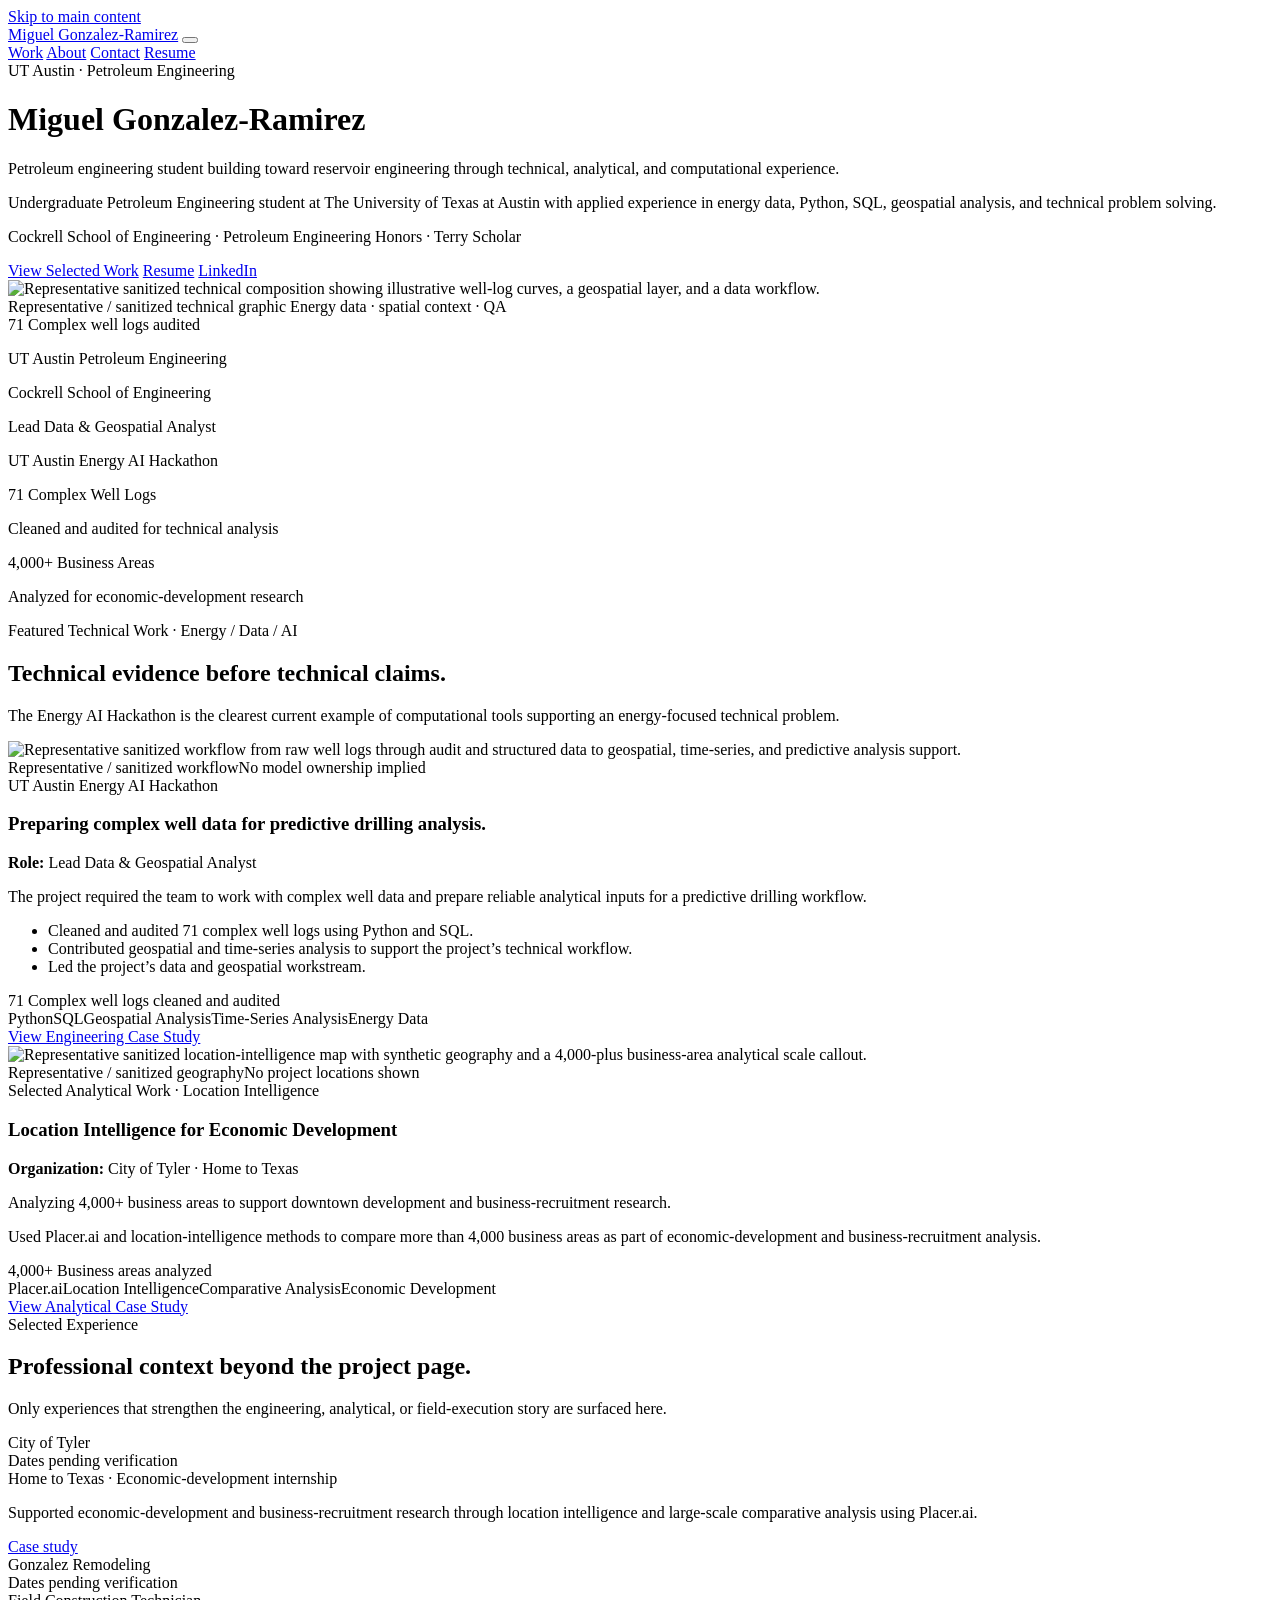
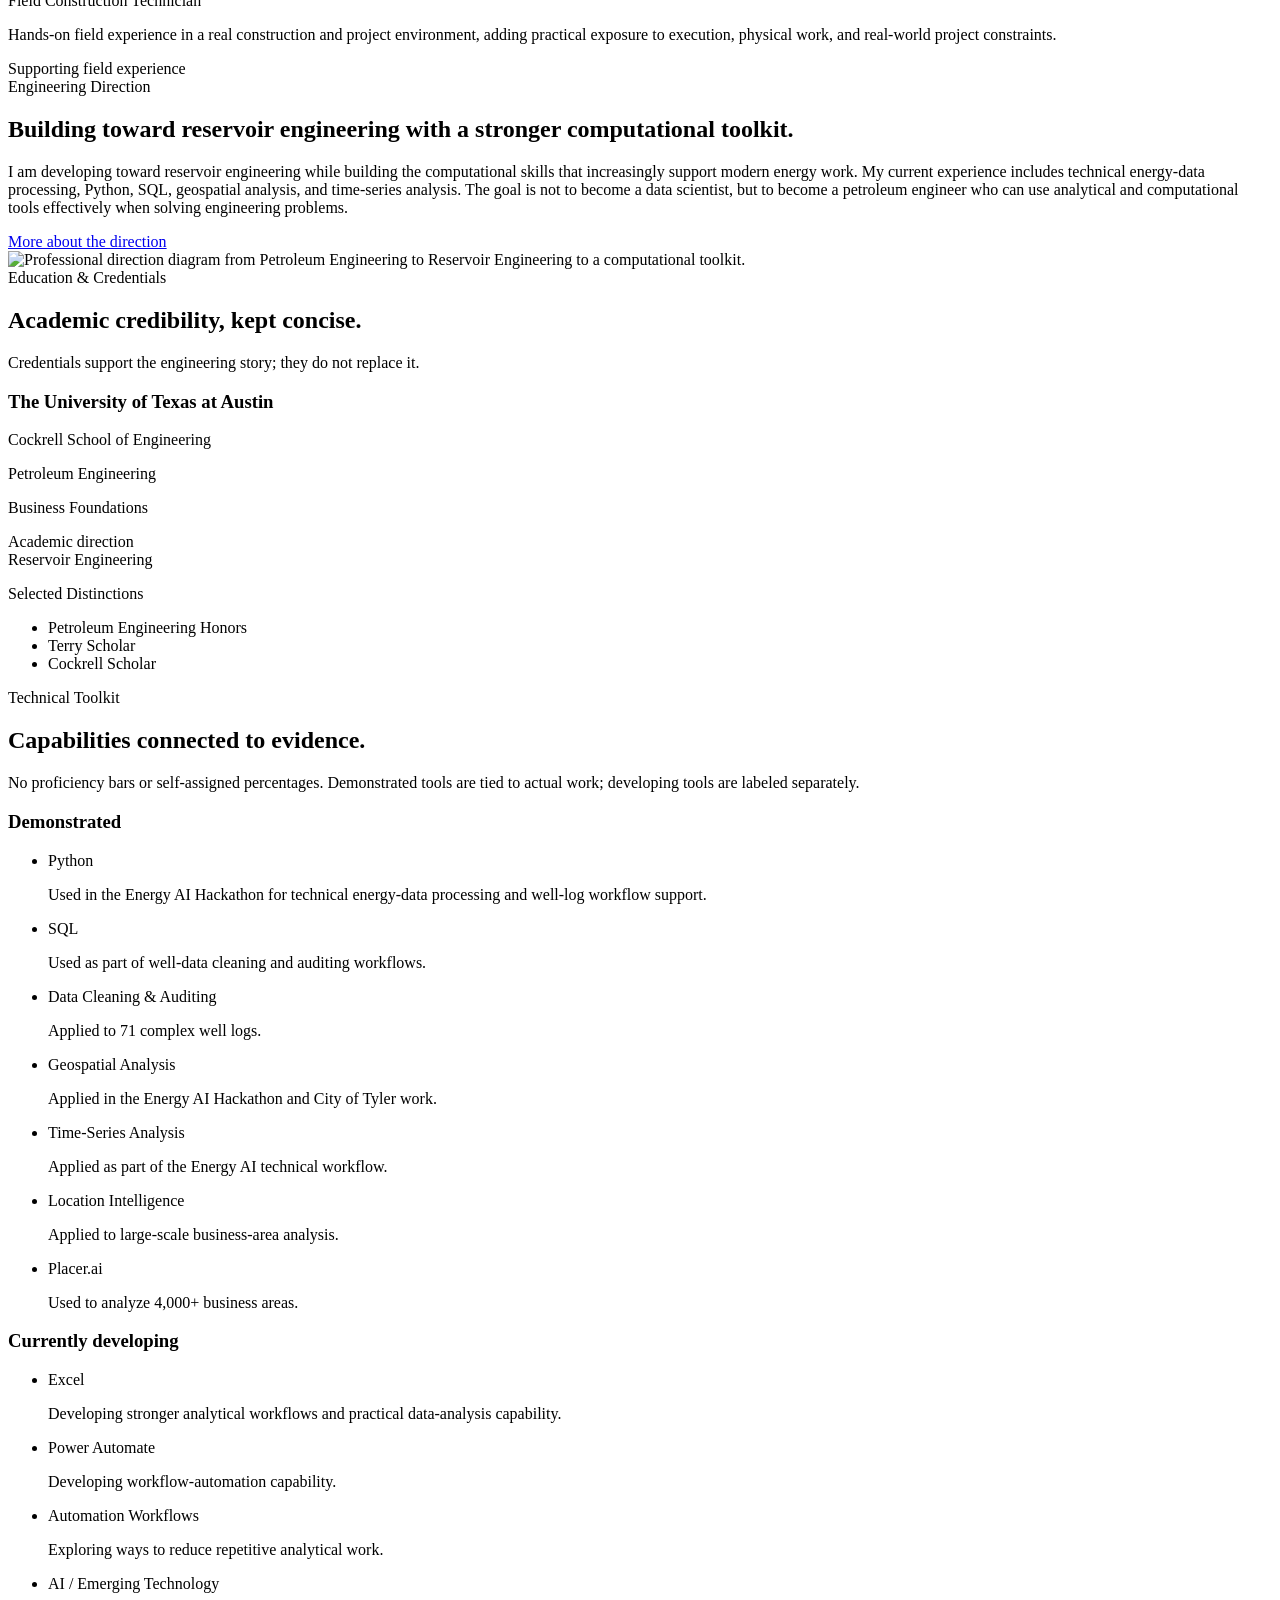
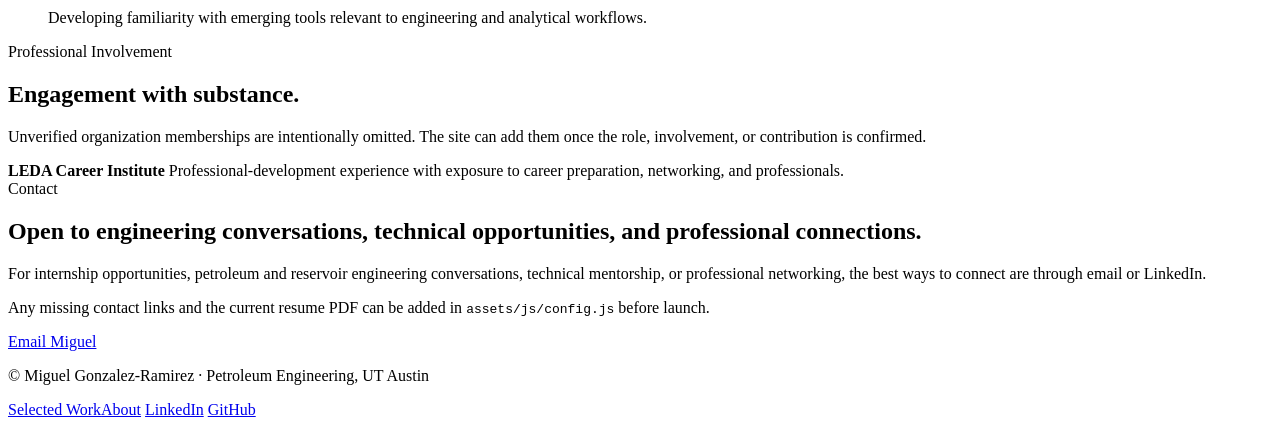
==== index.html @ 7d6c979b "Add files via upload" ====
<!doctype html>
<html lang="en">
<head>
  <meta charset="utf-8">
  <meta name="viewport" content="width=device-width, initial-scale=1">
  <title>Miguel Gonzalez-Ramirez | Petroleum Engineering at UT Austin</title>
  <meta name="description" content="Miguel Gonzalez-Ramirez is a UT Austin Petroleum Engineering undergraduate developing toward reservoir engineering with experience in energy data, Python, SQL, geospatial analysis, and technical analytics.">
  <meta name="theme-color" content="#F6F5F1">
  <meta property="og:type" content="website">
  <meta property="og:title" content="Miguel Gonzalez-Ramirez | Petroleum Engineering at UT Austin">
  <meta property="og:description" content="Petroleum Engineering at UT Austin, developing toward reservoir engineering with applied energy-data and analytical experience.">
  <meta property="og:image" content="assets/img/og-card.png">
  <meta name="twitter:card" content="summary_large_image">
  <link rel="icon" href="assets/img/favicon.svg" type="image/svg+xml">
  <link rel="preconnect" href="https://fonts.googleapis.com">
  <link rel="preconnect" href="https://fonts.gstatic.com" crossorigin>
  <link href="https://fonts.googleapis.com/css2?family=IBM+Plex+Mono:wght@400;500&family=IBM+Plex+Sans:wght@400;500;600&family=Source+Serif+4:wght@400;500&display=swap" rel="stylesheet">
  <link rel="stylesheet" href="assets/css/styles.css">
  <script src="assets/js/config.js"></script>
  <script src="assets/js/site.js" defer></script>
</head>
<body data-root=".">
  <a class="skip-link" href="#main">Skip to main content</a>

  <nav class="site-nav" aria-label="Primary navigation">
    <div class="nav-inner">
      <a class="brand" href="./" aria-label="Miguel Gonzalez-Ramirez home">Miguel Gonzalez-Ramirez</a>
      <button class="nav-toggle" type="button" aria-expanded="false" aria-controls="primary-links" aria-label="Toggle navigation"><span></span></button>
      <div class="nav-links" id="primary-links">
        <a href="work/">Work</a>
        <a href="about/">About</a>
        <a href="#contact">Contact</a>
        <a class="nav-resume" href="#resume-required" data-config-link="resume" aria-disabled="true">Resume</a>
      </div>
    </div>
  </nav>

  <main id="main">
    <header class="hero">
      <div class="shell hero-grid">
        <div data-reveal>
          <span class="eyebrow">UT Austin · Petroleum Engineering</span>
          <h1 class="hero-name">Miguel Gonzalez-Ramirez</h1>
          <p class="hero-headline">Petroleum engineering student building toward reservoir engineering through technical, analytical, and computational experience.</p>
          <p class="lede hero-copy">Undergraduate Petroleum Engineering student at The University of Texas at Austin with applied experience in energy data, Python, SQL, geospatial analysis, and technical problem solving.</p>
          <p class="credential-line">Cockrell School of Engineering · Petroleum Engineering Honors · Terry Scholar</p>
          <div class="btn-row">
            <a class="btn btn-primary" href="work/">View Selected Work</a>
            <a class="btn btn-secondary" href="#resume-required" data-config-link="resume" aria-disabled="true">Resume</a>
            <span data-optional-link><a class="btn btn-text" href="#" data-config-link="linkedin">LinkedIn</a></span>
          </div>
        </div>
        <div class="hero-visual" data-reveal>
          <div class="technical-frame">
            <img src="assets/img/hero-technical.svg" alt="Representative sanitized technical composition showing illustrative well-log curves, a geospatial layer, and a data workflow." width="900" height="760">
            <div class="visual-caption">
              <span>Representative / sanitized technical graphic</span>
              <span>Energy data · spatial context · QA</span>
            </div>
          </div>
          <div class="metric-proof" aria-label="71 complex well logs audited">
            <span class="metric-number">71</span>
            <span class="metric-label">Complex well logs audited</span>
          </div>
        </div>
      </div>
    </header>

    <section class="evidence-strip" aria-label="Professional evidence">
      <div class="shell evidence-grid">
        <div class="evidence-item">
          <p class="evidence-title">UT Austin Petroleum Engineering</p>
          <p class="evidence-subtitle">Cockrell School of Engineering</p>
        </div>
        <div class="evidence-item">
          <p class="evidence-title">Lead Data &amp; Geospatial Analyst</p>
          <p class="evidence-subtitle">UT Austin Energy AI Hackathon</p>
        </div>
        <div class="evidence-item">
          <p class="evidence-title">71 Complex Well Logs</p>
          <p class="evidence-subtitle">Cleaned and audited for technical analysis</p>
        </div>
        <div class="evidence-item">
          <p class="evidence-title">4,000+ Business Areas</p>
          <p class="evidence-subtitle">Analyzed for economic-development research</p>
        </div>
      </div>
    </section>

    <section class="section" id="featured-work">
      <div class="shell">
        <div class="section-heading" data-reveal>
          <div>
            <span class="eyebrow">Featured Technical Work · Energy / Data / AI</span>
            <h2>Technical evidence before technical claims.</h2>
          </div>
          <p class="lede">The Energy AI Hackathon is the clearest current example of computational tools supporting an energy-focused technical problem.</p>
        </div>

        <article class="project-feature" data-reveal>
          <div class="project-media">
            <div class="technical-frame">
              <img src="assets/img/energy-pipeline.svg" alt="Representative sanitized workflow from raw well logs through audit and structured data to geospatial, time-series, and predictive analysis support." width="1200" height="660" loading="lazy">
              <div class="visual-caption"><span>Representative / sanitized workflow</span><span>No model ownership implied</span></div>
            </div>
          </div>
          <div class="project-copy">
            <span class="eyebrow">UT Austin Energy AI Hackathon</span>
            <h3 class="project-title">Preparing complex well data for predictive drilling analysis.</h3>
            <p class="project-role"><strong>Role:</strong> Lead Data &amp; Geospatial Analyst</p>
            <p>The project required the team to work with complex well data and prepare reliable analytical inputs for a predictive drilling workflow.</p>
            <ul class="bullet-list">
              <li>Cleaned and audited 71 complex well logs using Python and SQL.</li>
              <li>Contributed geospatial and time-series analysis to support the project’s technical workflow.</li>
              <li>Led the project’s data and geospatial workstream.</li>
            </ul>
            <div class="project-metric">
              <span class="metric-number">71</span>
              <span class="metric-label">Complex well logs cleaned and audited</span>
            </div>
            <div class="tags" aria-label="Technical methods">
              <span class="tag">Python</span><span class="tag">SQL</span><span class="tag">Geospatial Analysis</span><span class="tag">Time-Series Analysis</span><span class="tag">Energy Data</span>
            </div>
            <a class="btn btn-primary" href="work/energy-ai/">View Engineering Case Study</a>
          </div>
        </article>
      </div>
    </section>

    <section class="section section-paper border-top">
      <div class="shell">
        <article class="project-feature reverse" data-reveal>
          <div class="project-media">
            <div class="technical-frame">
              <img src="assets/img/city-location.svg" alt="Representative sanitized location-intelligence map with synthetic geography and a 4,000-plus business-area analytical scale callout." width="1100" height="700" loading="lazy">
              <div class="visual-caption"><span>Representative / sanitized geography</span><span>No project locations shown</span></div>
            </div>
          </div>
          <div class="project-copy">
            <span class="eyebrow">Selected Analytical Work · Location Intelligence</span>
            <h3 class="project-title">Location Intelligence for Economic Development</h3>
            <p class="project-role"><strong>Organization:</strong> City of Tyler · Home to Texas</p>
            <p class="project-headline">Analyzing 4,000+ business areas to support downtown development and business-recruitment research.</p>
            <p>Used Placer.ai and location-intelligence methods to compare more than 4,000 business areas as part of economic-development and business-recruitment analysis.</p>
            <div class="project-metric">
              <span class="metric-number">4,000+</span>
              <span class="metric-label">Business areas analyzed</span>
            </div>
            <div class="tags">
              <span class="tag">Placer.ai</span><span class="tag">Location Intelligence</span><span class="tag">Comparative Analysis</span><span class="tag">Economic Development</span>
            </div>
            <a class="btn btn-secondary" href="work/city-of-tyler/">View Analytical Case Study</a>
          </div>
        </article>
      </div>
    </section>

    <section class="section" id="experience">
      <div class="shell">
        <div class="section-heading" data-reveal>
          <div>
            <span class="eyebrow">Selected Experience</span>
            <h2>Professional context beyond the project page.</h2>
          </div>
          <p>Only experiences that strengthen the engineering, analytical, or field-execution story are surfaced here.</p>
        </div>
        <div class="experience-list" data-reveal>
          <article class="experience-row">
            <div><div class="experience-org">City of Tyler</div><div class="experience-date">Dates pending verification</div></div>
            <div class="experience-role">Home to Texas · Economic-development internship</div>
            <p class="experience-desc">Supported economic-development and business-recruitment research through location intelligence and large-scale comparative analysis using Placer.ai.</p>
            <a class="btn btn-text" href="work/city-of-tyler/">Case study</a>
          </article>
          <article class="experience-row">
            <div><div class="experience-org">Gonzalez Remodeling</div><div class="experience-date">Dates pending verification</div></div>
            <div class="experience-role">Field Construction Technician</div>
            <p class="experience-desc">Hands-on field experience in a real construction and project environment, adding practical exposure to execution, physical work, and real-world project constraints.</p>
            <span class="small muted">Supporting field experience</span>
          </article>
        </div>
      </div>
    </section>

    <section class="section section-paper border-top">
      <div class="shell direction-grid">
        <div data-reveal>
          <span class="eyebrow">Engineering Direction</span>
          <h2>Building toward reservoir engineering with a stronger computational toolkit.</h2>
          <p class="lede">I am developing toward reservoir engineering while building the computational skills that increasingly support modern energy work. My current experience includes technical energy-data processing, Python, SQL, geospatial analysis, and time-series analysis. The goal is not to become a data scientist, but to become a petroleum engineer who can use analytical and computational tools effectively when solving engineering problems.</p>
          <a class="btn btn-text" href="about/">More about the direction</a>
        </div>
        <div class="direction-visual" data-reveal>
          <img src="assets/img/engineering-direction.svg" alt="Professional direction diagram from Petroleum Engineering to Reservoir Engineering to a computational toolkit." width="960" height="390" loading="lazy">
        </div>
      </div>
    </section>

    <section class="section" id="education">
      <div class="shell">
        <div class="section-heading" data-reveal>
          <div><span class="eyebrow">Education &amp; Credentials</span><h2>Academic credibility, kept concise.</h2></div>
          <p>Credentials support the engineering story; they do not replace it.</p>
        </div>
        <div class="education-panel" data-reveal>
          <div>
            <h3 class="education-school">The University of Texas at Austin</h3>
            <p class="muted">Cockrell School of Engineering</p>
            <p class="education-degree">Petroleum Engineering</p>
            <p>Business Foundations</p>
            <p class="small muted"><span class="meta-label">Academic direction</span><br>Reservoir Engineering</p>
          </div>
          <div>
            <span class="eyebrow">Selected Distinctions</span>
            <ul class="credential-list">
              <li>Petroleum Engineering Honors</li>
              <li>Terry Scholar</li>
              <li>Cockrell Scholar</li>
            </ul>
          </div>
        </div>
      </div>
    </section>

    <section class="section section-paper border-top" id="toolkit">
      <div class="shell">
        <div class="section-heading" data-reveal>
          <div><span class="eyebrow">Technical Toolkit</span><h2>Capabilities connected to evidence.</h2></div>
          <p>No proficiency bars or self-assigned percentages. Demonstrated tools are tied to actual work; developing tools are labeled separately.</p>
        </div>
        <div class="toolkit-columns" data-reveal>
          <div class="toolkit-group">
            <h3>Demonstrated</h3>
            <ul class="toolkit-list">
              <li class="toolkit-item"><span class="toolkit-name">Python</span><p class="toolkit-evidence">Used in the Energy AI Hackathon for technical energy-data processing and well-log workflow support.</p></li>
              <li class="toolkit-item"><span class="toolkit-name">SQL</span><p class="toolkit-evidence">Used as part of well-data cleaning and auditing workflows.</p></li>
              <li class="toolkit-item"><span class="toolkit-name">Data Cleaning &amp; Auditing</span><p class="toolkit-evidence">Applied to 71 complex well logs.</p></li>
              <li class="toolkit-item"><span class="toolkit-name">Geospatial Analysis</span><p class="toolkit-evidence">Applied in the Energy AI Hackathon and City of Tyler work.</p></li>
              <li class="toolkit-item"><span class="toolkit-name">Time-Series Analysis</span><p class="toolkit-evidence">Applied as part of the Energy AI technical workflow.</p></li>
              <li class="toolkit-item"><span class="toolkit-name">Location Intelligence</span><p class="toolkit-evidence">Applied to large-scale business-area analysis.</p></li>
              <li class="toolkit-item"><span class="toolkit-name">Placer.ai</span><p class="toolkit-evidence">Used to analyze 4,000+ business areas.</p></li>
            </ul>
          </div>
          <div class="developing-box toolkit-group">
            <h3>Currently developing</h3>
            <ul class="toolkit-list">
              <li class="toolkit-item"><span class="toolkit-name">Excel</span><p class="toolkit-evidence">Developing stronger analytical workflows and practical data-analysis capability.</p></li>
              <li class="toolkit-item"><span class="toolkit-name">Power Automate</span><p class="toolkit-evidence">Developing workflow-automation capability.</p></li>
              <li class="toolkit-item"><span class="toolkit-name">Automation Workflows</span><p class="toolkit-evidence">Exploring ways to reduce repetitive analytical work.</p></li>
              <li class="toolkit-item"><span class="toolkit-name">AI / Emerging Technology</span><p class="toolkit-evidence">Developing familiarity with emerging tools relevant to engineering and analytical workflows.</p></li>
            </ul>
          </div>
        </div>
      </div>
    </section>

    <section class="section" id="involvement">
      <div class="shell">
        <div class="section-heading" data-reveal>
          <div><span class="eyebrow">Professional Involvement</span><h2>Engagement with substance.</h2></div>
          <p>Unverified organization memberships are intentionally omitted. The site can add them once the role, involvement, or contribution is confirmed.</p>
        </div>
        <div data-reveal>
          <div class="involvement-row">
            <strong>LEDA Career Institute</strong>
            <span>Professional-development experience with exposure to career preparation, networking, and professionals.</span>
          </div>
        </div>
      </div>
    </section>

    <section class="section section-dark" id="contact">
      <div class="shell contact-panel" data-reveal>
        <div>
          <span class="eyebrow">Contact</span>
          <h2>Open to engineering conversations, technical opportunities, and professional connections.</h2>
          <p class="lede">For internship opportunities, petroleum and reservoir engineering conversations, technical mentorship, or professional networking, the best ways to connect are through email or LinkedIn.</p>
          <p class="small" id="resume-required" data-config-note="contact">Any missing contact links and the current resume PDF can be added in <code>assets/js/config.js</code> before launch.</p>
        </div>
        <div class="contact-actions">
          <span data-optional-link><a class="btn btn-copper" href="#" data-config-link="email">Email Miguel</a></span>
          <span data-optional-link><a class="btn btn-secondary" href="#" data-config-link="linkedin" style="color:#fff;border-color:#61727a">LinkedIn</a></span>
          <a class="btn btn-secondary" href="#resume-required" data-config-link="resume" aria-disabled="true" style="color:#fff;border-color:#61727a">Resume</a>
        </div>
      </div>
    </section>
  </main>

  <footer class="site-footer">
    <div class="shell footer-inner">
      <p class="footer-meta">© <span data-current-year></span> Miguel Gonzalez-Ramirez · Petroleum Engineering, UT Austin</p>
      <div class="footer-links">
        <a href="work/">Selected Work</a><a href="about/">About</a>
        <span data-optional-link><a href="#" data-config-link="linkedin">LinkedIn</a></span>
        <span data-optional-link><a href="#" data-config-link="github">GitHub</a></span>
      </div>
    </div>
  </footer>
</body>
</html>
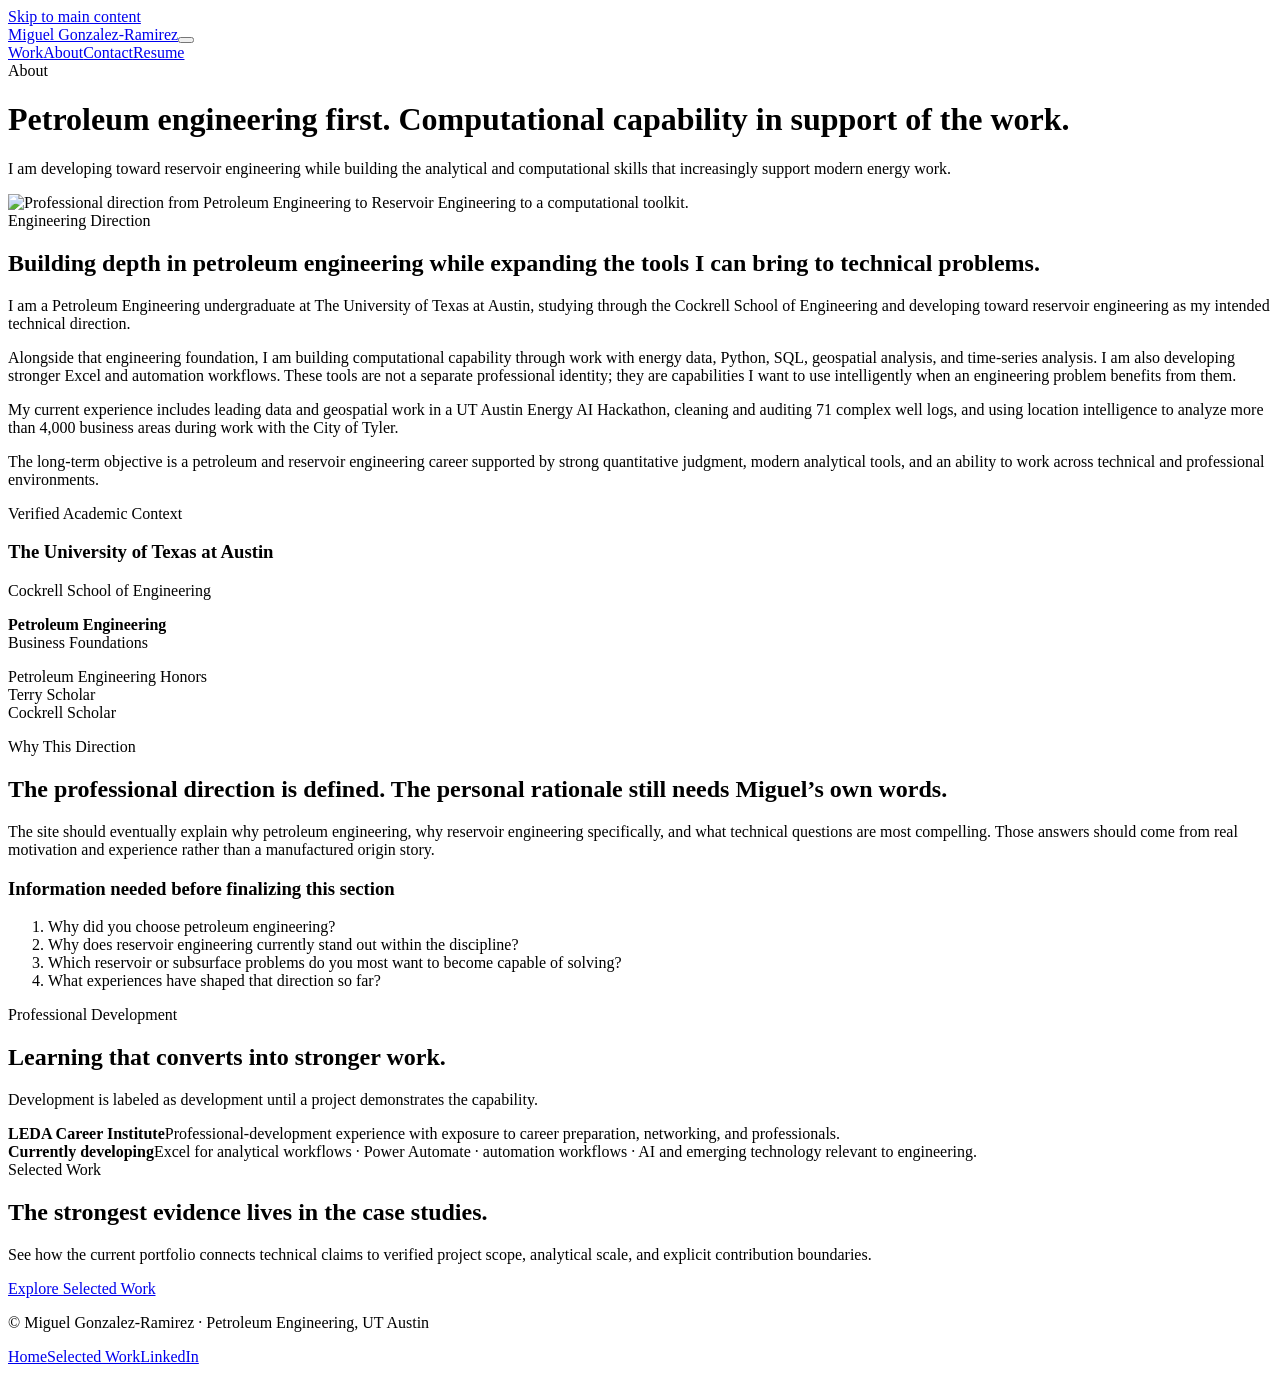
==== commit f2ae80cf: "Add files via upload" ====
--- a/index.html
+++ b/index.html
@@ -1,299 +1,25 @@
 <!doctype html>
 <html lang="en">
 <head>
-  <meta charset="utf-8">
-  <meta name="viewport" content="width=device-width, initial-scale=1">
-  <title>Miguel Gonzalez-Ramirez | Petroleum Engineering at UT Austin</title>
-  <meta name="description" content="Miguel Gonzalez-Ramirez is a UT Austin Petroleum Engineering undergraduate developing toward reservoir engineering with experience in energy data, Python, SQL, geospatial analysis, and technical analytics.">
-  <meta name="theme-color" content="#F6F5F1">
-  <meta property="og:type" content="website">
-  <meta property="og:title" content="Miguel Gonzalez-Ramirez | Petroleum Engineering at UT Austin">
-  <meta property="og:description" content="Petroleum Engineering at UT Austin, developing toward reservoir engineering with applied energy-data and analytical experience.">
-  <meta property="og:image" content="assets/img/og-card.png">
-  <meta name="twitter:card" content="summary_large_image">
-  <link rel="icon" href="assets/img/favicon.svg" type="image/svg+xml">
-  <link rel="preconnect" href="https://fonts.googleapis.com">
-  <link rel="preconnect" href="https://fonts.gstatic.com" crossorigin>
-  <link href="https://fonts.googleapis.com/css2?family=IBM+Plex+Mono:wght@400;500&family=IBM+Plex+Sans:wght@400;500;600&family=Source+Serif+4:wght@400;500&display=swap" rel="stylesheet">
-  <link rel="stylesheet" href="assets/css/styles.css">
-  <script src="assets/js/config.js"></script>
-  <script src="assets/js/site.js" defer></script>
+  <meta charset="utf-8"><meta name="viewport" content="width=device-width, initial-scale=1">
+  <title>About Miguel Gonzalez-Ramirez | Petroleum Engineering</title>
+  <meta name="description" content="Learn about Miguel Gonzalez-Ramirez’s development toward reservoir engineering and his interest in combining petroleum engineering with modern analytical and computational tools.">
+  <meta property="og:type" content="profile"><meta property="og:title" content="About Miguel Gonzalez-Ramirez | Petroleum Engineering"><meta property="og:description" content="Petroleum engineering identity, reservoir-engineering direction, and a developing computational toolkit."><meta property="og:image" content="../assets/img/og-card.png"><meta name="twitter:card" content="summary_large_image">
+  <link rel="icon" href="../assets/img/favicon.svg" type="image/svg+xml"><link rel="preconnect" href="https://fonts.googleapis.com"><link rel="preconnect" href="https://fonts.gstatic.com" crossorigin><link href="https://fonts.googleapis.com/css2?family=IBM+Plex+Mono:wght@400;500&family=IBM+Plex+Sans:wght@400;500;600&family=Source+Serif+4:wght@400;500&display=swap" rel="stylesheet"><link rel="stylesheet" href="../assets/css/styles.css"><script src="../assets/js/config.js"></script><script src="../assets/js/site.js" defer></script>
 </head>
-<body data-root=".">
-  <a class="skip-link" href="#main">Skip to main content</a>
+<body data-root="..">
+<a class="skip-link" href="#main">Skip to main content</a>
+<nav class="site-nav" aria-label="Primary navigation"><div class="nav-inner"><a class="brand" href="../">Miguel Gonzalez-Ramirez</a><button class="nav-toggle" type="button" aria-expanded="false" aria-controls="primary-links" aria-label="Toggle navigation"><span></span></button><div class="nav-links" id="primary-links"><a href="../work/">Work</a><a href="./" aria-current="page">About</a><a href="../#contact">Contact</a><a class="nav-resume" href="#resume-required" data-config-link="resume" aria-disabled="true">Resume</a></div></div></nav>
+<main id="main">
+  <header class="page-hero"><div class="shell page-hero-grid"><div data-reveal><span class="eyebrow">About</span><h1>Petroleum engineering first. Computational capability in support of the work.</h1><p class="lede">I am developing toward reservoir engineering while building the analytical and computational skills that increasingly support modern energy work.</p></div><div data-reveal><img src="../assets/img/engineering-direction.svg" alt="Professional direction from Petroleum Engineering to Reservoir Engineering to a computational toolkit." width="960" height="390"></div></div></header>
 
-  <nav class="site-nav" aria-label="Primary navigation">
-    <div class="nav-inner">
-      <a class="brand" href="./" aria-label="Miguel Gonzalez-Ramirez home">Miguel Gonzalez-Ramirez</a>
-      <button class="nav-toggle" type="button" aria-expanded="false" aria-controls="primary-links" aria-label="Toggle navigation"><span></span></button>
-      <div class="nav-links" id="primary-links">
-        <a href="work/">Work</a>
-        <a href="about/">About</a>
-        <a href="#contact">Contact</a>
-        <a class="nav-resume" href="#resume-required" data-config-link="resume" aria-disabled="true">Resume</a>
-      </div>
-    </div>
-  </nav>
+  <section class="section"><div class="shell about-grid"><div data-reveal><span class="eyebrow">Engineering Direction</span><h2>Building depth in petroleum engineering while expanding the tools I can bring to technical problems.</h2><p>I am a Petroleum Engineering undergraduate at The University of Texas at Austin, studying through the Cockrell School of Engineering and developing toward reservoir engineering as my intended technical direction.</p><p>Alongside that engineering foundation, I am building computational capability through work with energy data, Python, SQL, geospatial analysis, and time-series analysis. I am also developing stronger Excel and automation workflows. These tools are not a separate professional identity; they are capabilities I want to use intelligently when an engineering problem benefits from them.</p><p>My current experience includes leading data and geospatial work in a UT Austin Energy AI Hackathon, cleaning and auditing 71 complex well logs, and using location intelligence to analyze more than 4,000 business areas during work with the City of Tyler.</p><p class="editorial-note">The long-term objective is a petroleum and reservoir engineering career supported by strong quantitative judgment, modern analytical tools, and an ability to work across technical and professional environments.</p></div><aside class="about-aside" data-reveal><span class="eyebrow">Verified Academic Context</span><h3>The University of Texas at Austin</h3><p>Cockrell School of Engineering</p><p><strong>Petroleum Engineering</strong><br>Business Foundations</p><p class="small muted">Petroleum Engineering Honors<br>Terry Scholar<br>Cockrell Scholar</p></aside></div></section>
 
-  <main id="main">
-    <header class="hero">
-      <div class="shell hero-grid">
-        <div data-reveal>
-          <span class="eyebrow">UT Austin · Petroleum Engineering</span>
-          <h1 class="hero-name">Miguel Gonzalez-Ramirez</h1>
-          <p class="hero-headline">Petroleum engineering student building toward reservoir engineering through technical, analytical, and computational experience.</p>
-          <p class="lede hero-copy">Undergraduate Petroleum Engineering student at The University of Texas at Austin with applied experience in energy data, Python, SQL, geospatial analysis, and technical problem solving.</p>
-          <p class="credential-line">Cockrell School of Engineering · Petroleum Engineering Honors · Terry Scholar</p>
-          <div class="btn-row">
-            <a class="btn btn-primary" href="work/">View Selected Work</a>
-            <a class="btn btn-secondary" href="#resume-required" data-config-link="resume" aria-disabled="true">Resume</a>
-            <span data-optional-link><a class="btn btn-text" href="#" data-config-link="linkedin">LinkedIn</a></span>
-          </div>
-        </div>
-        <div class="hero-visual" data-reveal>
-          <div class="technical-frame">
-            <img src="assets/img/hero-technical.svg" alt="Representative sanitized technical composition showing illustrative well-log curves, a geospatial layer, and a data workflow." width="900" height="760">
-            <div class="visual-caption">
-              <span>Representative / sanitized technical graphic</span>
-              <span>Energy data · spatial context · QA</span>
-            </div>
-          </div>
-          <div class="metric-proof" aria-label="71 complex well logs audited">
-            <span class="metric-number">71</span>
-            <span class="metric-label">Complex well logs audited</span>
-          </div>
-        </div>
-      </div>
-    </header>
+  <section class="section section-paper border-top"><div class="shell about-grid"><div data-reveal><span class="eyebrow">Why This Direction</span><h2>The professional direction is defined. The personal rationale still needs Miguel’s own words.</h2><p>The site should eventually explain why petroleum engineering, why reservoir engineering specifically, and what technical questions are most compelling. Those answers should come from real motivation and experience rather than a manufactured origin story.</p></div><div class="status-panel" data-reveal><h3>Information needed before finalizing this section</h3><ol class="question-list"><li>Why did you choose petroleum engineering?</li><li>Why does reservoir engineering currently stand out within the discipline?</li><li>Which reservoir or subsurface problems do you most want to become capable of solving?</li><li>What experiences have shaped that direction so far?</li></ol></div></div></section>
 
-    <section class="evidence-strip" aria-label="Professional evidence">
-      <div class="shell evidence-grid">
-        <div class="evidence-item">
-          <p class="evidence-title">UT Austin Petroleum Engineering</p>
-          <p class="evidence-subtitle">Cockrell School of Engineering</p>
-        </div>
-        <div class="evidence-item">
-          <p class="evidence-title">Lead Data &amp; Geospatial Analyst</p>
-          <p class="evidence-subtitle">UT Austin Energy AI Hackathon</p>
-        </div>
-        <div class="evidence-item">
-          <p class="evidence-title">71 Complex Well Logs</p>
-          <p class="evidence-subtitle">Cleaned and audited for technical analysis</p>
-        </div>
-        <div class="evidence-item">
-          <p class="evidence-title">4,000+ Business Areas</p>
-          <p class="evidence-subtitle">Analyzed for economic-development research</p>
-        </div>
-      </div>
-    </section>
+  <section class="section"><div class="shell"><div class="section-heading" data-reveal><div><span class="eyebrow">Professional Development</span><h2>Learning that converts into stronger work.</h2></div><p>Development is labeled as development until a project demonstrates the capability.</p></div><div class="involvement-row" data-reveal><strong>LEDA Career Institute</strong><span>Professional-development experience with exposure to career preparation, networking, and professionals.</span></div><div class="involvement-row" data-reveal><strong>Currently developing</strong><span>Excel for analytical workflows · Power Automate · automation workflows · AI and emerging technology relevant to engineering.</span></div></div></section>
 
-    <section class="section" id="featured-work">
-      <div class="shell">
-        <div class="section-heading" data-reveal>
-          <div>
-            <span class="eyebrow">Featured Technical Work · Energy / Data / AI</span>
-            <h2>Technical evidence before technical claims.</h2>
-          </div>
-          <p class="lede">The Energy AI Hackathon is the clearest current example of computational tools supporting an energy-focused technical problem.</p>
-        </div>
-
-        <article class="project-feature" data-reveal>
-          <div class="project-media">
-            <div class="technical-frame">
-              <img src="assets/img/energy-pipeline.svg" alt="Representative sanitized workflow from raw well logs through audit and structured data to geospatial, time-series, and predictive analysis support." width="1200" height="660" loading="lazy">
-              <div class="visual-caption"><span>Representative / sanitized workflow</span><span>No model ownership implied</span></div>
-            </div>
-          </div>
-          <div class="project-copy">
-            <span class="eyebrow">UT Austin Energy AI Hackathon</span>
-            <h3 class="project-title">Preparing complex well data for predictive drilling analysis.</h3>
-            <p class="project-role"><strong>Role:</strong> Lead Data &amp; Geospatial Analyst</p>
-            <p>The project required the team to work with complex well data and prepare reliable analytical inputs for a predictive drilling workflow.</p>
-            <ul class="bullet-list">
-              <li>Cleaned and audited 71 complex well logs using Python and SQL.</li>
-              <li>Contributed geospatial and time-series analysis to support the project’s technical workflow.</li>
-              <li>Led the project’s data and geospatial workstream.</li>
-            </ul>
-            <div class="project-metric">
-              <span class="metric-number">71</span>
-              <span class="metric-label">Complex well logs cleaned and audited</span>
-            </div>
-            <div class="tags" aria-label="Technical methods">
-              <span class="tag">Python</span><span class="tag">SQL</span><span class="tag">Geospatial Analysis</span><span class="tag">Time-Series Analysis</span><span class="tag">Energy Data</span>
-            </div>
-            <a class="btn btn-primary" href="work/energy-ai/">View Engineering Case Study</a>
-          </div>
-        </article>
-      </div>
-    </section>
-
-    <section class="section section-paper border-top">
-      <div class="shell">
-        <article class="project-feature reverse" data-reveal>
-          <div class="project-media">
-            <div class="technical-frame">
-              <img src="assets/img/city-location.svg" alt="Representative sanitized location-intelligence map with synthetic geography and a 4,000-plus business-area analytical scale callout." width="1100" height="700" loading="lazy">
-              <div class="visual-caption"><span>Representative / sanitized geography</span><span>No project locations shown</span></div>
-            </div>
-          </div>
-          <div class="project-copy">
-            <span class="eyebrow">Selected Analytical Work · Location Intelligence</span>
-            <h3 class="project-title">Location Intelligence for Economic Development</h3>
-            <p class="project-role"><strong>Organization:</strong> City of Tyler · Home to Texas</p>
-            <p class="project-headline">Analyzing 4,000+ business areas to support downtown development and business-recruitment research.</p>
-            <p>Used Placer.ai and location-intelligence methods to compare more than 4,000 business areas as part of economic-development and business-recruitment analysis.</p>
-            <div class="project-metric">
-              <span class="metric-number">4,000+</span>
-              <span class="metric-label">Business areas analyzed</span>
-            </div>
-            <div class="tags">
-              <span class="tag">Placer.ai</span><span class="tag">Location Intelligence</span><span class="tag">Comparative Analysis</span><span class="tag">Economic Development</span>
-            </div>
-            <a class="btn btn-secondary" href="work/city-of-tyler/">View Analytical Case Study</a>
-          </div>
-        </article>
-      </div>
-    </section>
-
-    <section class="section" id="experience">
-      <div class="shell">
-        <div class="section-heading" data-reveal>
-          <div>
-            <span class="eyebrow">Selected Experience</span>
-            <h2>Professional context beyond the project page.</h2>
-          </div>
-          <p>Only experiences that strengthen the engineering, analytical, or field-execution story are surfaced here.</p>
-        </div>
-        <div class="experience-list" data-reveal>
-          <article class="experience-row">
-            <div><div class="experience-org">City of Tyler</div><div class="experience-date">Dates pending verification</div></div>
-            <div class="experience-role">Home to Texas · Economic-development internship</div>
-            <p class="experience-desc">Supported economic-development and business-recruitment research through location intelligence and large-scale comparative analysis using Placer.ai.</p>
-            <a class="btn btn-text" href="work/city-of-tyler/">Case study</a>
-          </article>
-          <article class="experience-row">
-            <div><div class="experience-org">Gonzalez Remodeling</div><div class="experience-date">Dates pending verification</div></div>
-            <div class="experience-role">Field Construction Technician</div>
-            <p class="experience-desc">Hands-on field experience in a real construction and project environment, adding practical exposure to execution, physical work, and real-world project constraints.</p>
-            <span class="small muted">Supporting field experience</span>
-          </article>
-        </div>
-      </div>
-    </section>
-
-    <section class="section section-paper border-top">
-      <div class="shell direction-grid">
-        <div data-reveal>
-          <span class="eyebrow">Engineering Direction</span>
-          <h2>Building toward reservoir engineering with a stronger computational toolkit.</h2>
-          <p class="lede">I am developing toward reservoir engineering while building the computational skills that increasingly support modern energy work. My current experience includes technical energy-data processing, Python, SQL, geospatial analysis, and time-series analysis. The goal is not to become a data scientist, but to become a petroleum engineer who can use analytical and computational tools effectively when solving engineering problems.</p>
-          <a class="btn btn-text" href="about/">More about the direction</a>
-        </div>
-        <div class="direction-visual" data-reveal>
-          <img src="assets/img/engineering-direction.svg" alt="Professional direction diagram from Petroleum Engineering to Reservoir Engineering to a computational toolkit." width="960" height="390" loading="lazy">
-        </div>
-      </div>
-    </section>
-
-    <section class="section" id="education">
-      <div class="shell">
-        <div class="section-heading" data-reveal>
-          <div><span class="eyebrow">Education &amp; Credentials</span><h2>Academic credibility, kept concise.</h2></div>
-          <p>Credentials support the engineering story; they do not replace it.</p>
-        </div>
-        <div class="education-panel" data-reveal>
-          <div>
-            <h3 class="education-school">The University of Texas at Austin</h3>
-            <p class="muted">Cockrell School of Engineering</p>
-            <p class="education-degree">Petroleum Engineering</p>
-            <p>Business Foundations</p>
-            <p class="small muted"><span class="meta-label">Academic direction</span><br>Reservoir Engineering</p>
-          </div>
-          <div>
-            <span class="eyebrow">Selected Distinctions</span>
-            <ul class="credential-list">
-              <li>Petroleum Engineering Honors</li>
-              <li>Terry Scholar</li>
-              <li>Cockrell Scholar</li>
-            </ul>
-          </div>
-        </div>
-      </div>
-    </section>
-
-    <section class="section section-paper border-top" id="toolkit">
-      <div class="shell">
-        <div class="section-heading" data-reveal>
-          <div><span class="eyebrow">Technical Toolkit</span><h2>Capabilities connected to evidence.</h2></div>
-          <p>No proficiency bars or self-assigned percentages. Demonstrated tools are tied to actual work; developing tools are labeled separately.</p>
-        </div>
-        <div class="toolkit-columns" data-reveal>
-          <div class="toolkit-group">
-            <h3>Demonstrated</h3>
-            <ul class="toolkit-list">
-              <li class="toolkit-item"><span class="toolkit-name">Python</span><p class="toolkit-evidence">Used in the Energy AI Hackathon for technical energy-data processing and well-log workflow support.</p></li>
-              <li class="toolkit-item"><span class="toolkit-name">SQL</span><p class="toolkit-evidence">Used as part of well-data cleaning and auditing workflows.</p></li>
-              <li class="toolkit-item"><span class="toolkit-name">Data Cleaning &amp; Auditing</span><p class="toolkit-evidence">Applied to 71 complex well logs.</p></li>
-              <li class="toolkit-item"><span class="toolkit-name">Geospatial Analysis</span><p class="toolkit-evidence">Applied in the Energy AI Hackathon and City of Tyler work.</p></li>
-              <li class="toolkit-item"><span class="toolkit-name">Time-Series Analysis</span><p class="toolkit-evidence">Applied as part of the Energy AI technical workflow.</p></li>
-              <li class="toolkit-item"><span class="toolkit-name">Location Intelligence</span><p class="toolkit-evidence">Applied to large-scale business-area analysis.</p></li>
-              <li class="toolkit-item"><span class="toolkit-name">Placer.ai</span><p class="toolkit-evidence">Used to analyze 4,000+ business areas.</p></li>
-            </ul>
-          </div>
-          <div class="developing-box toolkit-group">
-            <h3>Currently developing</h3>
-            <ul class="toolkit-list">
-              <li class="toolkit-item"><span class="toolkit-name">Excel</span><p class="toolkit-evidence">Developing stronger analytical workflows and practical data-analysis capability.</p></li>
-              <li class="toolkit-item"><span class="toolkit-name">Power Automate</span><p class="toolkit-evidence">Developing workflow-automation capability.</p></li>
-              <li class="toolkit-item"><span class="toolkit-name">Automation Workflows</span><p class="toolkit-evidence">Exploring ways to reduce repetitive analytical work.</p></li>
-              <li class="toolkit-item"><span class="toolkit-name">AI / Emerging Technology</span><p class="toolkit-evidence">Developing familiarity with emerging tools relevant to engineering and analytical workflows.</p></li>
-            </ul>
-          </div>
-        </div>
-      </div>
-    </section>
-
-    <section class="section" id="involvement">
-      <div class="shell">
-        <div class="section-heading" data-reveal>
-          <div><span class="eyebrow">Professional Involvement</span><h2>Engagement with substance.</h2></div>
-          <p>Unverified organization memberships are intentionally omitted. The site can add them once the role, involvement, or contribution is confirmed.</p>
-        </div>
-        <div data-reveal>
-          <div class="involvement-row">
-            <strong>LEDA Career Institute</strong>
-            <span>Professional-development experience with exposure to career preparation, networking, and professionals.</span>
-          </div>
-        </div>
-      </div>
-    </section>
-
-    <section class="section section-dark" id="contact">
-      <div class="shell contact-panel" data-reveal>
-        <div>
-          <span class="eyebrow">Contact</span>
-          <h2>Open to engineering conversations, technical opportunities, and professional connections.</h2>
-          <p class="lede">For internship opportunities, petroleum and reservoir engineering conversations, technical mentorship, or professional networking, the best ways to connect are through email or LinkedIn.</p>
-          <p class="small" id="resume-required" data-config-note="contact">Any missing contact links and the current resume PDF can be added in <code>assets/js/config.js</code> before launch.</p>
-        </div>
-        <div class="contact-actions">
-          <span data-optional-link><a class="btn btn-copper" href="#" data-config-link="email">Email Miguel</a></span>
-          <span data-optional-link><a class="btn btn-secondary" href="#" data-config-link="linkedin" style="color:#fff;border-color:#61727a">LinkedIn</a></span>
-          <a class="btn btn-secondary" href="#resume-required" data-config-link="resume" aria-disabled="true" style="color:#fff;border-color:#61727a">Resume</a>
-        </div>
-      </div>
-    </section>
-  </main>
-
-  <footer class="site-footer">
-    <div class="shell footer-inner">
-      <p class="footer-meta">© <span data-current-year></span> Miguel Gonzalez-Ramirez · Petroleum Engineering, UT Austin</p>
-      <div class="footer-links">
-        <a href="work/">Selected Work</a><a href="about/">About</a>
-        <span data-optional-link><a href="#" data-config-link="linkedin">LinkedIn</a></span>
-        <span data-optional-link><a href="#" data-config-link="github">GitHub</a></span>
-      </div>
-    </div>
-  </footer>
-</body>
-</html>
+  <section class="section section-dark"><div class="shell contact-panel" data-reveal><div><span class="eyebrow">Selected Work</span><h2>The strongest evidence lives in the case studies.</h2><p class="lede">See how the current portfolio connects technical claims to verified project scope, analytical scale, and explicit contribution boundaries.</p></div><div class="contact-actions"><a class="btn btn-copper" href="../work/">Explore Selected Work</a><a class="btn btn-secondary" href="../#contact" style="color:#fff;border-color:#61727a">Contact</a></div></div></section>
+</main>
+<footer class="site-footer"><div class="shell footer-inner"><p class="footer-meta">© <span data-current-year></span> Miguel Gonzalez-Ramirez · Petroleum Engineering, UT Austin</p><div class="footer-links"><a href="../">Home</a><a href="../work/">Selected Work</a><span data-optional-link><a href="#" data-config-link="linkedin">LinkedIn</a></span></div></div></footer>
+</body></html>
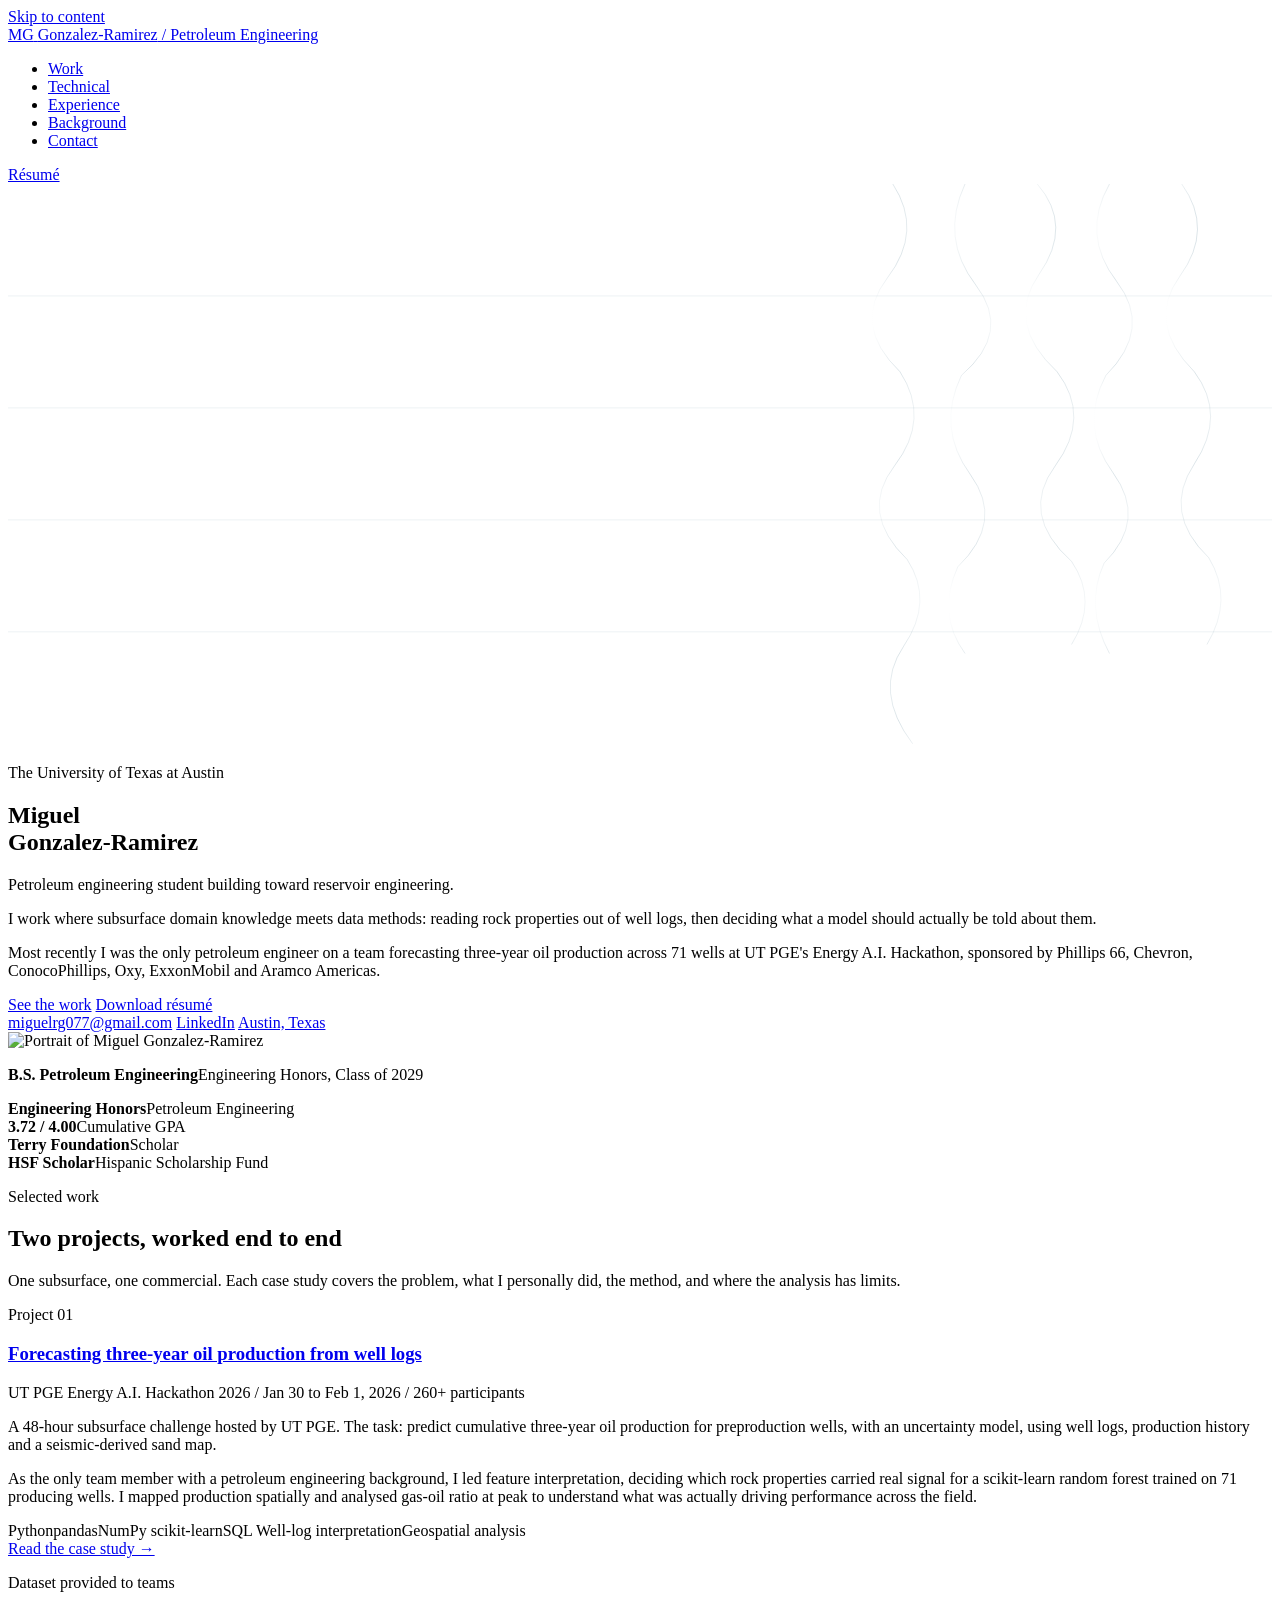
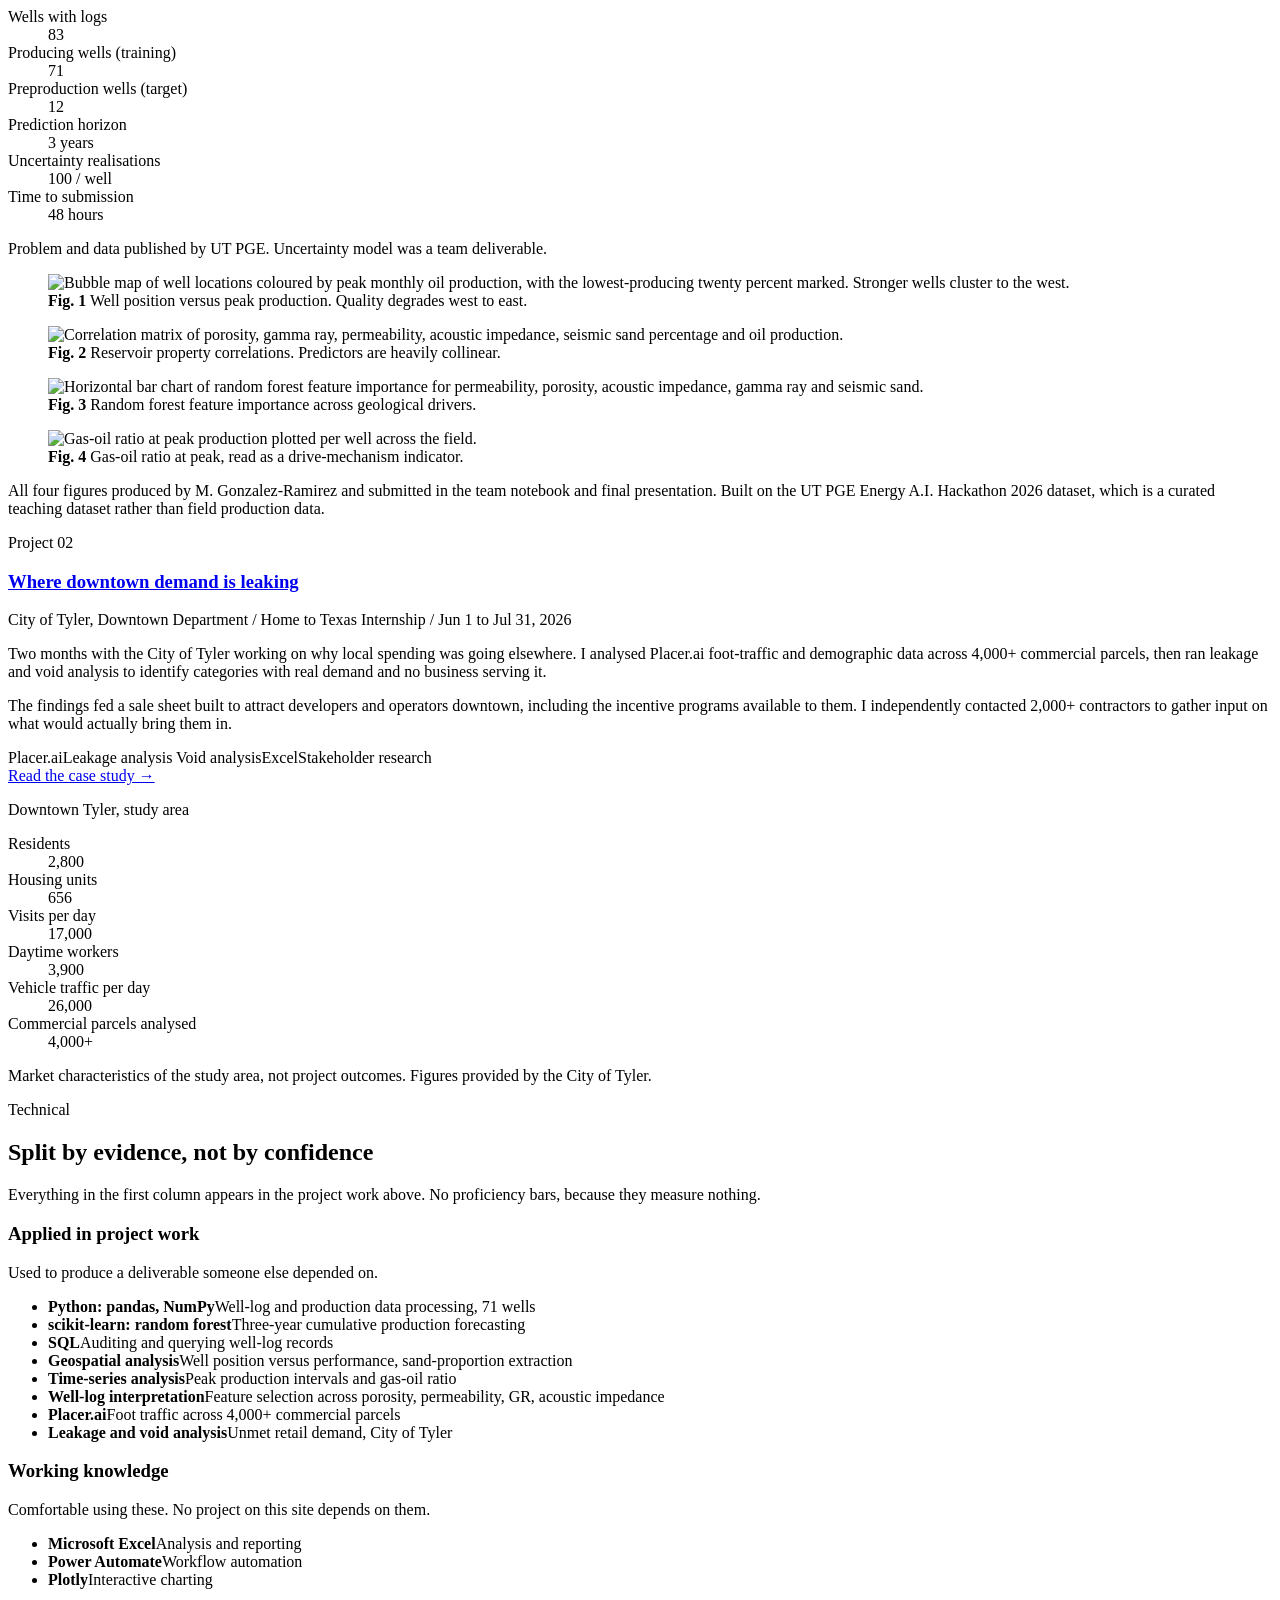
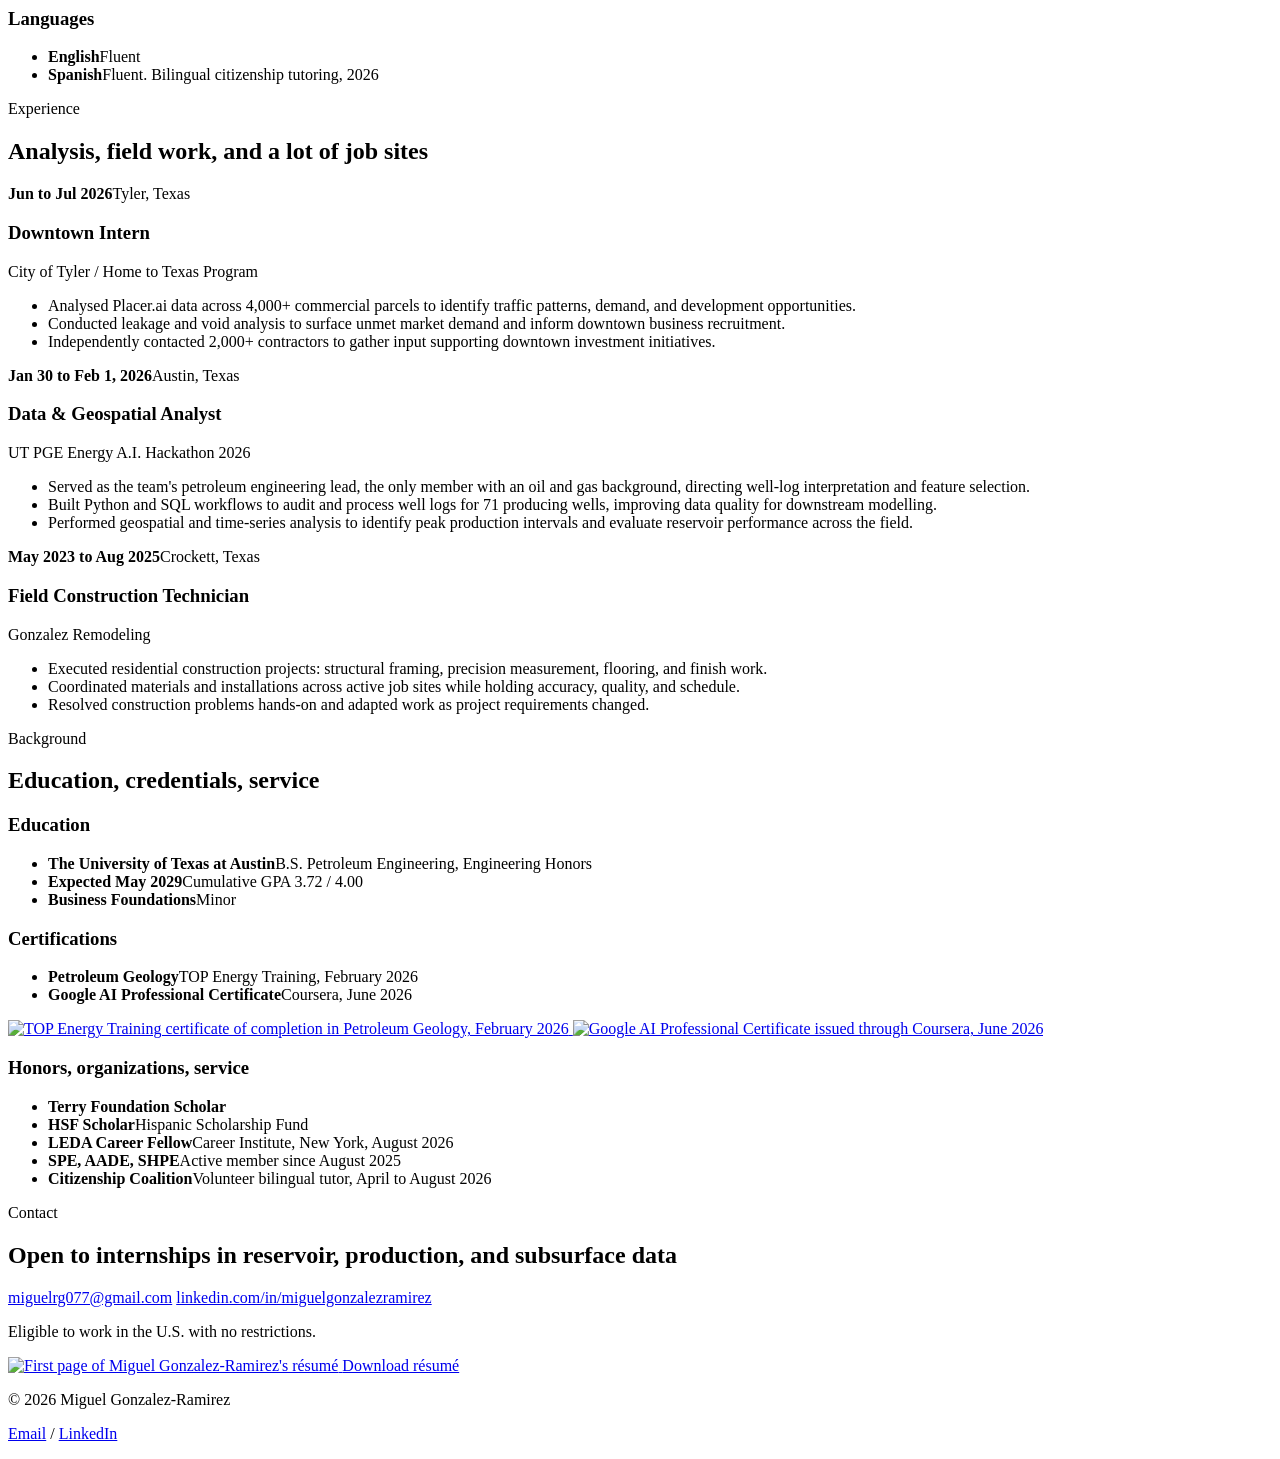
==== commit b8fd845c: "Add files via upload" ====
--- a/index.html
+++ b/index.html
@@ -1,25 +1,404 @@
-<!doctype html>
+<!DOCTYPE html>
 <html lang="en">
 <head>
-  <meta charset="utf-8"><meta name="viewport" content="width=device-width, initial-scale=1">
-  <title>About Miguel Gonzalez-Ramirez | Petroleum Engineering</title>
-  <meta name="description" content="Learn about Miguel Gonzalez-Ramirez’s development toward reservoir engineering and his interest in combining petroleum engineering with modern analytical and computational tools.">
-  <meta property="og:type" content="profile"><meta property="og:title" content="About Miguel Gonzalez-Ramirez | Petroleum Engineering"><meta property="og:description" content="Petroleum engineering identity, reservoir-engineering direction, and a developing computational toolkit."><meta property="og:image" content="../assets/img/og-card.png"><meta name="twitter:card" content="summary_large_image">
-  <link rel="icon" href="../assets/img/favicon.svg" type="image/svg+xml"><link rel="preconnect" href="https://fonts.googleapis.com"><link rel="preconnect" href="https://fonts.gstatic.com" crossorigin><link href="https://fonts.googleapis.com/css2?family=IBM+Plex+Mono:wght@400;500&family=IBM+Plex+Sans:wght@400;500;600&family=Source+Serif+4:wght@400;500&display=swap" rel="stylesheet"><link rel="stylesheet" href="../assets/css/styles.css"><script src="../assets/js/config.js"></script><script src="../assets/js/site.js" defer></script>
+<meta charset="utf-8">
+<meta name="viewport" content="width=device-width, initial-scale=1">
+<title>Miguel Gonzalez-Ramirez | Petroleum Engineering, UT Austin</title>
+<meta name="description" content="Petroleum engineering student at UT Austin building toward reservoir engineering. Well-log interpretation, production forecasting with Python and scikit-learn, and geospatial analysis.">
+<meta name="author" content="Miguel Gonzalez-Ramirez">
+
+<meta property="og:type" content="website">
+<meta property="og:title" content="Miguel Gonzalez-Ramirez | Petroleum Engineering, UT Austin">
+<meta property="og:description" content="Petroleum engineering student building toward reservoir engineering. Well-log interpretation, production forecasting, and geospatial analysis.">
+<meta property="og:image" content="assets/img/spatial-correlation.png">
+<meta name="twitter:card" content="summary_large_image">
+
+<link rel="icon" href="assets/img/favicon.svg" type="image/svg+xml">
+<link rel="preconnect" href="https://fonts.googleapis.com">
+<link rel="preconnect" href="https://fonts.gstatic.com" crossorigin>
+<link href="https://fonts.googleapis.com/css2?family=IBM+Plex+Mono:wght@400;500&family=IBM+Plex+Sans:wght@400;500;600&family=Source+Serif+4:opsz,wght@8..60,400;8..60,600;8..60,700&display=swap" rel="stylesheet">
+<link rel="stylesheet" href="assets/css/style.css">
 </head>
-<body data-root="..">
-<a class="skip-link" href="#main">Skip to main content</a>
-<nav class="site-nav" aria-label="Primary navigation"><div class="nav-inner"><a class="brand" href="../">Miguel Gonzalez-Ramirez</a><button class="nav-toggle" type="button" aria-expanded="false" aria-controls="primary-links" aria-label="Toggle navigation"><span></span></button><div class="nav-links" id="primary-links"><a href="../work/">Work</a><a href="./" aria-current="page">About</a><a href="../#contact">Contact</a><a class="nav-resume" href="#resume-required" data-config-link="resume" aria-disabled="true">Resume</a></div></div></nav>
+<body>
+
+<a class="skip" href="#main">Skip to content</a>
+
+<header class="masthead">
+  <div class="shell masthead__inner">
+    <a class="brand" href="index.html">
+      <span class="brand__mark" aria-hidden="true">MG</span>
+      <span class="brand__text">Gonzalez-Ramirez<span> / Petroleum Engineering</span></span>
+    </a>
+    <nav class="mastnav" aria-label="Sections">
+      <ul>
+        <li><a href="#work">Work</a></li>
+        <li><a href="#technical">Technical</a></li>
+        <li><a href="#experience">Experience</a></li>
+        <li><a href="#background">Background</a></li>
+        <li><a href="#contact">Contact</a></li>
+      </ul>
+      <a class="mastnav__cta" href="assets/docs/Miguel_Gonzalez-Ramirez_Resume.pdf">Résumé</a>
+    </nav>
+  </div>
+</header>
+
 <main id="main">
-  <header class="page-hero"><div class="shell page-hero-grid"><div data-reveal><span class="eyebrow">About</span><h1>Petroleum engineering first. Computational capability in support of the work.</h1><p class="lede">I am developing toward reservoir engineering while building the analytical and computational skills that increasingly support modern energy work.</p></div><div data-reveal><img src="../assets/img/engineering-direction.svg" alt="Professional direction from Petroleum Engineering to Reservoir Engineering to a computational toolkit." width="960" height="390"></div></div></header>
-
-  <section class="section"><div class="shell about-grid"><div data-reveal><span class="eyebrow">Engineering Direction</span><h2>Building depth in petroleum engineering while expanding the tools I can bring to technical problems.</h2><p>I am a Petroleum Engineering undergraduate at The University of Texas at Austin, studying through the Cockrell School of Engineering and developing toward reservoir engineering as my intended technical direction.</p><p>Alongside that engineering foundation, I am building computational capability through work with energy data, Python, SQL, geospatial analysis, and time-series analysis. I am also developing stronger Excel and automation workflows. These tools are not a separate professional identity; they are capabilities I want to use intelligently when an engineering problem benefits from them.</p><p>My current experience includes leading data and geospatial work in a UT Austin Energy AI Hackathon, cleaning and auditing 71 complex well logs, and using location intelligence to analyze more than 4,000 business areas during work with the City of Tyler.</p><p class="editorial-note">The long-term objective is a petroleum and reservoir engineering career supported by strong quantitative judgment, modern analytical tools, and an ability to work across technical and professional environments.</p></div><aside class="about-aside" data-reveal><span class="eyebrow">Verified Academic Context</span><h3>The University of Texas at Austin</h3><p>Cockrell School of Engineering</p><p><strong>Petroleum Engineering</strong><br>Business Foundations</p><p class="small muted">Petroleum Engineering Honors<br>Terry Scholar<br>Cockrell Scholar</p></aside></div></section>
-
-  <section class="section section-paper border-top"><div class="shell about-grid"><div data-reveal><span class="eyebrow">Why This Direction</span><h2>The professional direction is defined. The personal rationale still needs Miguel’s own words.</h2><p>The site should eventually explain why petroleum engineering, why reservoir engineering specifically, and what technical questions are most compelling. Those answers should come from real motivation and experience rather than a manufactured origin story.</p></div><div class="status-panel" data-reveal><h3>Information needed before finalizing this section</h3><ol class="question-list"><li>Why did you choose petroleum engineering?</li><li>Why does reservoir engineering currently stand out within the discipline?</li><li>Which reservoir or subsurface problems do you most want to become capable of solving?</li><li>What experiences have shaped that direction so far?</li></ol></div></div></section>
-
-  <section class="section"><div class="shell"><div class="section-heading" data-reveal><div><span class="eyebrow">Professional Development</span><h2>Learning that converts into stronger work.</h2></div><p>Development is labeled as development until a project demonstrates the capability.</p></div><div class="involvement-row" data-reveal><strong>LEDA Career Institute</strong><span>Professional-development experience with exposure to career preparation, networking, and professionals.</span></div><div class="involvement-row" data-reveal><strong>Currently developing</strong><span>Excel for analytical workflows · Power Automate · automation workflows · AI and emerging technology relevant to engineering.</span></div></div></section>
-
-  <section class="section section-dark"><div class="shell contact-panel" data-reveal><div><span class="eyebrow">Selected Work</span><h2>The strongest evidence lives in the case studies.</h2><p class="lede">See how the current portfolio connects technical claims to verified project scope, analytical scale, and explicit contribution boundaries.</p></div><div class="contact-actions"><a class="btn btn-copper" href="../work/">Explore Selected Work</a><a class="btn btn-secondary" href="../#contact" style="color:#fff;border-color:#61727a">Contact</a></div></div></section>
+
+  <!-- ================= HERO ================= -->
+  <section class="band hero" aria-labelledby="hero-name">
+    <svg class="hero__bg" viewBox="0 0 1400 620" preserveAspectRatio="xMidYMid slice" aria-hidden="true" focusable="false">
+      <defs>
+        <linearGradient id="fade" x1="0" y1="0" x2="1" y2="0">
+          <stop offset="0%" stop-color="#1f5670" stop-opacity="0"/>
+          <stop offset="55%" stop-color="#1f5670" stop-opacity=".16"/>
+          <stop offset="100%" stop-color="#1f5670" stop-opacity=".05"/>
+        </linearGradient>
+      </defs>
+      <g stroke="url(#fade)" fill="none" stroke-width="1.1">
+        <path d="M980 0 q34 52 -6 104 t14 104 q34 52 -6 104 t14 104 q30 46 -4 96 t10 108"/>
+        <path d="M1060 0 q-28 60 12 112 t-16 100 q-28 58 10 110 t-14 102 q-24 52 8 96"/>
+        <path d="M1140 0 q40 46 2 100 t20 108 q38 50 -2 104 t18 106 q30 44 0 92"/>
+        <path d="M1220 0 q-32 56 8 108 t-12 104 q-30 56 8 108 t-10 100 q-22 48 6 100"/>
+        <path d="M1300 0 q36 50 -2 102 t16 106 q36 48 0 102 t16 104 q28 46 -2 96"/>
+      </g>
+      <g stroke="#1f5670" stroke-opacity=".09" stroke-width="1">
+        <path d="M0 124 H1400 M0 248 H1400 M0 372 H1400 M0 496 H1400"/>
+      </g>
+    </svg>
+
+    <div class="shell hero__inner">
+      <div>
+        <p class="eyebrow">The University of Texas at Austin</p>
+        <h1 class="hero__name" id="hero-name">Miguel<br>Gonzalez-Ramirez</h1>
+        <p class="hero__role">Petroleum engineering student building toward reservoir engineering.</p>
+        <div class="hero__body">
+          <p>I work where subsurface domain knowledge meets data methods: reading rock properties out of well logs, then deciding what a model should actually be told about them.</p>
+          <p>Most recently I was the only petroleum engineer on a team forecasting three-year oil production across 71 wells at UT&nbsp;PGE's Energy&nbsp;A.I. Hackathon, sponsored by Phillips&nbsp;66, Chevron, ConocoPhillips, Oxy, ExxonMobil and Aramco&nbsp;Americas.</p>
+        </div>
+        <div class="actions">
+          <a class="btn btn--solid" href="#work">See the work</a>
+          <a class="btn btn--ghost" href="assets/docs/Miguel_Gonzalez-Ramirez_Resume.pdf">Download résumé</a>
+        </div>
+        <div class="quicklinks">
+          <a href="mailto:miguelrg077@gmail.com">miguelrg077@gmail.com</a>
+          <a href="https://www.linkedin.com/in/miguelgonzalezramirez/" rel="noopener">LinkedIn</a>
+          <a href="#contact">Austin, Texas</a>
+        </div>
+      </div>
+
+      <div class="portrait">
+        <div class="portrait__frame">
+          <img src="assets/img/headshot.jpg" width="800" height="800"
+               alt="Portrait of Miguel Gonzalez-Ramirez">
+        </div>
+        <p class="portrait__plate"><b>B.S. Petroleum Engineering</b>Engineering Honors, Class of 2029</p>
+      </div>
+    </div>
+  </section>
+
+  <!-- ================= CREDENTIAL STRIP ================= -->
+  <section class="credstrip" aria-label="Academic summary">
+    <div class="shell">
+      <div class="credstrip__inner">
+        <div class="credstrip__item"><b>Engineering Honors</b><span>Petroleum Engineering</span></div>
+        <div class="credstrip__item"><b>3.72 / 4.00</b><span>Cumulative GPA</span></div>
+        <div class="credstrip__item"><b>Terry Foundation</b><span>Scholar</span></div>
+        <div class="credstrip__item"><b>HSF Scholar</b><span>Hispanic Scholarship Fund</span></div>
+      </div>
+    </div>
+  </section>
+
+  <!-- ================= WORK ================= -->
+  <section class="band band--paper" id="work" aria-labelledby="work-title">
+    <div class="shell band__inner">
+      <div class="band__head">
+        <p class="eyebrow">Selected work</p>
+        <h2 class="band__title" id="work-title">Two projects, worked end to end</h2>
+        <p class="band__sub">One subsurface, one commercial. Each case study covers the problem, what I personally did, the method, and where the analysis has limits.</p>
+      </div>
+
+      <div class="projects">
+
+        <!-- Project 01 -->
+        <article class="project">
+          <div class="project__top">
+            <div>
+              <span class="project__index">Project 01</span>
+              <h3 class="project__title"><a href="energy-ai-hackathon.html">Forecasting three-year oil production from well logs</a></h3>
+              <p class="project__org">UT PGE Energy A.I. Hackathon 2026 / Jan 30 to Feb 1, 2026 / 260+ participants</p>
+              <div class="project__body">
+                <p>A 48-hour subsurface challenge hosted by UT PGE. The task: predict cumulative three-year oil production for preproduction wells, with an uncertainty model, using well logs, production history and a seismic-derived sand map.</p>
+                <p>As the only team member with a petroleum engineering background, I led feature interpretation, deciding which rock properties carried real signal for a scikit-learn random forest trained on 71 producing wells. I mapped production spatially and analysed gas-oil ratio at peak to understand what was actually driving performance across the field.</p>
+              </div>
+              <div class="chips">
+                <span class="chip">Python</span><span class="chip">pandas</span><span class="chip">NumPy</span>
+                <span class="chip">scikit-learn</span><span class="chip">SQL</span>
+                <span class="chip">Well-log interpretation</span><span class="chip">Geospatial analysis</span>
+              </div>
+              <a class="project__cta" href="energy-ai-hackathon.html">Read the case study &rarr;</a>
+            </div>
+
+            <div class="datasheet">
+              <p class="datasheet__cap">Dataset provided to teams</p>
+              <dl>
+                <dt>Wells with logs</dt><dd>83</dd>
+                <dt>Producing wells (training)</dt><dd>71</dd>
+                <dt>Preproduction wells (target)</dt><dd>12</dd>
+                <dt>Prediction horizon</dt><dd>3 years</dd>
+                <dt>Uncertainty realisations</dt><dd>100 / well</dd>
+                <dt>Time to submission</dt><dd>48 hours</dd>
+              </dl>
+              <p class="datasheet__foot">Problem and data published by UT PGE. Uncertainty model was a team deliverable.</p>
+            </div>
+          </div>
+
+          <div class="figgrid">
+            <figure class="figcell">
+              <img src="assets/img/spatial-correlation.png"
+                   alt="Bubble map of well locations coloured by peak monthly oil production, with the lowest-producing twenty percent marked. Stronger wells cluster to the west.">
+              <figcaption><b>Fig. 1</b> Well position versus peak production. Quality degrades west to east.</figcaption>
+            </figure>
+            <figure class="figcell">
+              <img src="assets/img/correlation-matrix.png"
+                   alt="Correlation matrix of porosity, gamma ray, permeability, acoustic impedance, seismic sand percentage and oil production.">
+              <figcaption><b>Fig. 2</b> Reservoir property correlations. Predictors are heavily collinear.</figcaption>
+            </figure>
+            <figure class="figcell">
+              <img src="assets/img/feature-importance.png"
+                   alt="Horizontal bar chart of random forest feature importance for permeability, porosity, acoustic impedance, gamma ray and seismic sand.">
+              <figcaption><b>Fig. 3</b> Random forest feature importance across geological drivers.</figcaption>
+            </figure>
+            <figure class="figcell">
+              <img src="assets/img/field-peak-3.png"
+                   alt="Gas-oil ratio at peak production plotted per well across the field.">
+              <figcaption><b>Fig. 4</b> Gas-oil ratio at peak, read as a drive-mechanism indicator.</figcaption>
+            </figure>
+            <p class="figgrid__note">All four figures produced by M. Gonzalez-Ramirez and submitted in the team notebook and final presentation. Built on the UT PGE Energy A.I. Hackathon 2026 dataset, which is a curated teaching dataset rather than field production data.</p>
+          </div>
+        </article>
+
+        <!-- Project 02 -->
+        <article class="project">
+          <div class="project__top">
+            <div>
+              <span class="project__index">Project 02</span>
+              <h3 class="project__title"><a href="downtown-tyler.html">Where downtown demand is leaking</a></h3>
+              <p class="project__org">City of Tyler, Downtown Department / Home to Texas Internship / Jun 1 to Jul 31, 2026</p>
+              <div class="project__body">
+                <p>Two months with the City of Tyler working on why local spending was going elsewhere. I analysed Placer.ai foot-traffic and demographic data across 4,000+ commercial parcels, then ran leakage and void analysis to identify categories with real demand and no business serving it.</p>
+                <p>The findings fed a sale sheet built to attract developers and operators downtown, including the incentive programs available to them. I independently contacted 2,000+ contractors to gather input on what would actually bring them in.</p>
+              </div>
+              <div class="chips">
+                <span class="chip">Placer.ai</span><span class="chip">Leakage analysis</span>
+                <span class="chip">Void analysis</span><span class="chip">Excel</span><span class="chip">Stakeholder research</span>
+              </div>
+              <a class="project__cta" href="downtown-tyler.html">Read the case study &rarr;</a>
+            </div>
+
+            <div class="datasheet">
+              <p class="datasheet__cap">Downtown Tyler, study area</p>
+              <dl>
+                <dt>Residents</dt><dd>2,800</dd>
+                <dt>Housing units</dt><dd>656</dd>
+                <dt>Visits per day</dt><dd>17,000</dd>
+                <dt>Daytime workers</dt><dd>3,900</dd>
+                <dt>Vehicle traffic per day</dt><dd>26,000</dd>
+                <dt>Commercial parcels analysed</dt><dd>4,000+</dd>
+              </dl>
+              <p class="datasheet__foot">Market characteristics of the study area, not project outcomes. Figures provided by the City of Tyler.</p>
+            </div>
+          </div>
+        </article>
+
+      </div>
+    </div>
+  </section>
+
+  <!-- ================= TECHNICAL ================= -->
+  <section class="band band--dark" id="technical" aria-labelledby="tech-title">
+    <div class="shell band__inner">
+      <div class="band__head">
+        <p class="eyebrow">Technical</p>
+        <h2 class="band__title" id="tech-title">Split by evidence, not by confidence</h2>
+        <p class="band__sub">Everything in the first column appears in the project work above. No proficiency bars, because they measure nothing.</p>
+      </div>
+
+      <div class="caps">
+        <div>
+          <div class="capcard">
+            <h3 class="capcard__title">Applied in project work</h3>
+            <p class="capcard__note">Used to produce a deliverable someone else depended on.</p>
+            <ul>
+              <li><b>Python: pandas, NumPy</b><span>Well-log and production data processing, 71 wells</span></li>
+              <li><b>scikit-learn: random forest</b><span>Three-year cumulative production forecasting</span></li>
+              <li><b>SQL</b><span>Auditing and querying well-log records</span></li>
+              <li><b>Geospatial analysis</b><span>Well position versus performance, sand-proportion extraction</span></li>
+              <li><b>Time-series analysis</b><span>Peak production intervals and gas-oil ratio</span></li>
+              <li><b>Well-log interpretation</b><span>Feature selection across porosity, permeability, GR, acoustic impedance</span></li>
+              <li><b>Placer.ai</b><span>Foot traffic across 4,000+ commercial parcels</span></li>
+              <li><b>Leakage and void analysis</b><span>Unmet retail demand, City of Tyler</span></li>
+            </ul>
+          </div>
+        </div>
+
+        <div>
+          <div class="capcard">
+            <h3 class="capcard__title">Working knowledge</h3>
+            <p class="capcard__note">Comfortable using these. No project on this site depends on them.</p>
+            <ul>
+              <li><b>Microsoft Excel</b><span>Analysis and reporting</span></li>
+              <li><b>Power Automate</b><span>Workflow automation</span></li>
+              <li><b>Plotly</b><span>Interactive charting</span></li>
+            </ul>
+          </div>
+          <div class="capcard">
+            <h3 class="capcard__title">Languages</h3>
+            <ul>
+              <li><b>English</b><span>Fluent</span></li>
+              <li><b>Spanish</b><span>Fluent. Bilingual citizenship tutoring, 2026</span></li>
+            </ul>
+          </div>
+        </div>
+      </div>
+    </div>
+  </section>
+
+  <!-- ================= EXPERIENCE ================= -->
+  <section class="band band--paper" id="experience" aria-labelledby="exp-title">
+    <div class="shell band__inner">
+      <div class="band__head">
+        <p class="eyebrow">Experience</p>
+        <h2 class="band__title" id="exp-title">Analysis, field work, and a lot of job sites</h2>
+      </div>
+
+      <div class="roles">
+
+        <article class="role">
+          <p class="role__meta"><b>Jun to Jul 2026</b>Tyler, Texas</p>
+          <div>
+            <h3 class="role__title">Downtown Intern</h3>
+            <p class="role__org">City of Tyler / Home to Texas Program</p>
+            <ul class="role__points">
+              <li>Analysed Placer.ai data across 4,000+ commercial parcels to identify traffic patterns, demand, and development opportunities.</li>
+              <li>Conducted leakage and void analysis to surface unmet market demand and inform downtown business recruitment.</li>
+              <li>Independently contacted 2,000+ contractors to gather input supporting downtown investment initiatives.</li>
+            </ul>
+          </div>
+        </article>
+
+        <article class="role">
+          <p class="role__meta"><b>Jan 30 to Feb 1, 2026</b>Austin, Texas</p>
+          <div>
+            <h3 class="role__title">Data &amp; Geospatial Analyst</h3>
+            <p class="role__org">UT PGE Energy A.I. Hackathon 2026</p>
+            <ul class="role__points">
+              <li>Served as the team's petroleum engineering lead, the only member with an oil and gas background, directing well-log interpretation and feature selection.</li>
+              <li>Built Python and SQL workflows to audit and process well logs for 71 producing wells, improving data quality for downstream modelling.</li>
+              <li>Performed geospatial and time-series analysis to identify peak production intervals and evaluate reservoir performance across the field.</li>
+            </ul>
+          </div>
+        </article>
+
+        <article class="role">
+          <p class="role__meta"><b>May 2023 to Aug 2025</b>Crockett, Texas</p>
+          <div>
+            <h3 class="role__title">Field Construction Technician</h3>
+            <p class="role__org">Gonzalez Remodeling</p>
+            <ul class="role__points">
+              <li>Executed residential construction projects: structural framing, precision measurement, flooring, and finish work.</li>
+              <li>Coordinated materials and installations across active job sites while holding accuracy, quality, and schedule.</li>
+              <li>Resolved construction problems hands-on and adapted work as project requirements changed.</li>
+            </ul>
+          </div>
+        </article>
+
+      </div>
+    </div>
+  </section>
+
+  <!-- ================= BACKGROUND ================= -->
+  <section class="band band--surface" id="background" aria-labelledby="bg-title">
+    <div class="shell band__inner">
+      <div class="band__head">
+        <p class="eyebrow">Background</p>
+        <h2 class="band__title" id="bg-title">Education, credentials, service</h2>
+      </div>
+
+      <div class="facts">
+
+        <div class="fact">
+          <h3 class="fact__title">Education</h3>
+          <ul>
+            <li><b>The University of Texas at Austin</b><span>B.S. Petroleum Engineering, Engineering Honors</span></li>
+            <li><b>Expected May 2029</b><span>Cumulative GPA 3.72 / 4.00</span></li>
+            <li><b>Business Foundations</b><span>Minor</span></li>
+          </ul>
+        </div>
+
+        <div class="fact">
+          <h3 class="fact__title">Certifications</h3>
+          <ul>
+            <li><b>Petroleum Geology</b><span>TOP Energy Training, February 2026</span></li>
+            <li><b>Google AI Professional Certificate</b><span>Coursera, June 2026</span></li>
+          </ul>
+          <div class="certs">
+            <a href="assets/img/cert-petroleum-geology.jpg" target="_blank" rel="noopener">
+              <img src="assets/img/cert-petroleum-geology.jpg" width="900" height="700"
+                   alt="TOP Energy Training certificate of completion in Petroleum Geology, February 2026">
+            </a>
+            <a href="assets/img/cert-google.jpg" target="_blank" rel="noopener">
+              <img src="assets/img/cert-google.jpg" width="900" height="620"
+                   alt="Google AI Professional Certificate issued through Coursera, June 2026">
+            </a>
+          </div>
+        </div>
+
+        <div class="fact">
+          <h3 class="fact__title">Honors, organizations, service</h3>
+          <ul>
+            <li><b>Terry Foundation Scholar</b></li>
+            <li><b>HSF Scholar</b><span>Hispanic Scholarship Fund</span></li>
+            <li><b>LEDA Career Fellow</b><span>Career Institute, New York, August 2026</span></li>
+            <li><b>SPE, AADE, SHPE</b><span>Active member since August 2025</span></li>
+            <li><b>Citizenship Coalition</b><span>Volunteer bilingual tutor, April to August 2026</span></li>
+          </ul>
+        </div>
+
+      </div>
+    </div>
+  </section>
+
+  <!-- ================= CONTACT ================= -->
+  <section class="band band--accent" id="contact" aria-labelledby="contact-title">
+    <div class="shell band__inner">
+      <div class="contact__grid">
+        <div>
+          <p class="eyebrow">Contact</p>
+          <h2 class="band__title" id="contact-title">Open to internships in reservoir, production, and subsurface data</h2>
+          <div class="contact__links">
+            <a href="mailto:miguelrg077@gmail.com">miguelrg077@gmail.com</a>
+            <a href="https://www.linkedin.com/in/miguelgonzalezramirez/" rel="noopener">linkedin.com/in/miguelgonzalezramirez</a>
+          </div>
+          <p class="contact__note">Eligible to work in the U.S. with no restrictions.</p>
+        </div>
+        <a class="resumecard" href="assets/docs/Miguel_Gonzalez-Ramirez_Resume.pdf">
+          <img src="assets/img/resume-preview.jpg" width="700" height="905"
+               alt="First page of Miguel Gonzalez-Ramirez's résumé">
+          <span>Download résumé</span>
+        </a>
+      </div>
+    </div>
+  </section>
+
 </main>
-<footer class="site-footer"><div class="shell footer-inner"><p class="footer-meta">© <span data-current-year></span> Miguel Gonzalez-Ramirez · Petroleum Engineering, UT Austin</p><div class="footer-links"><a href="../">Home</a><a href="../work/">Selected Work</a><span data-optional-link><a href="#" data-config-link="linkedin">LinkedIn</a></span></div></div></footer>
-</body></html>
+
+<footer class="colophon">
+  <div class="shell colophon__inner">
+    <p>&copy; 2026 Miguel Gonzalez-Ramirez</p>
+    <p><a href="mailto:miguelrg077@gmail.com">Email</a> / <a href="https://www.linkedin.com/in/miguelgonzalezramirez/" rel="noopener">LinkedIn</a></p>
+  </div>
+</footer>
+
+<script src="assets/js/main.js"></script>
+</body>
+</html>
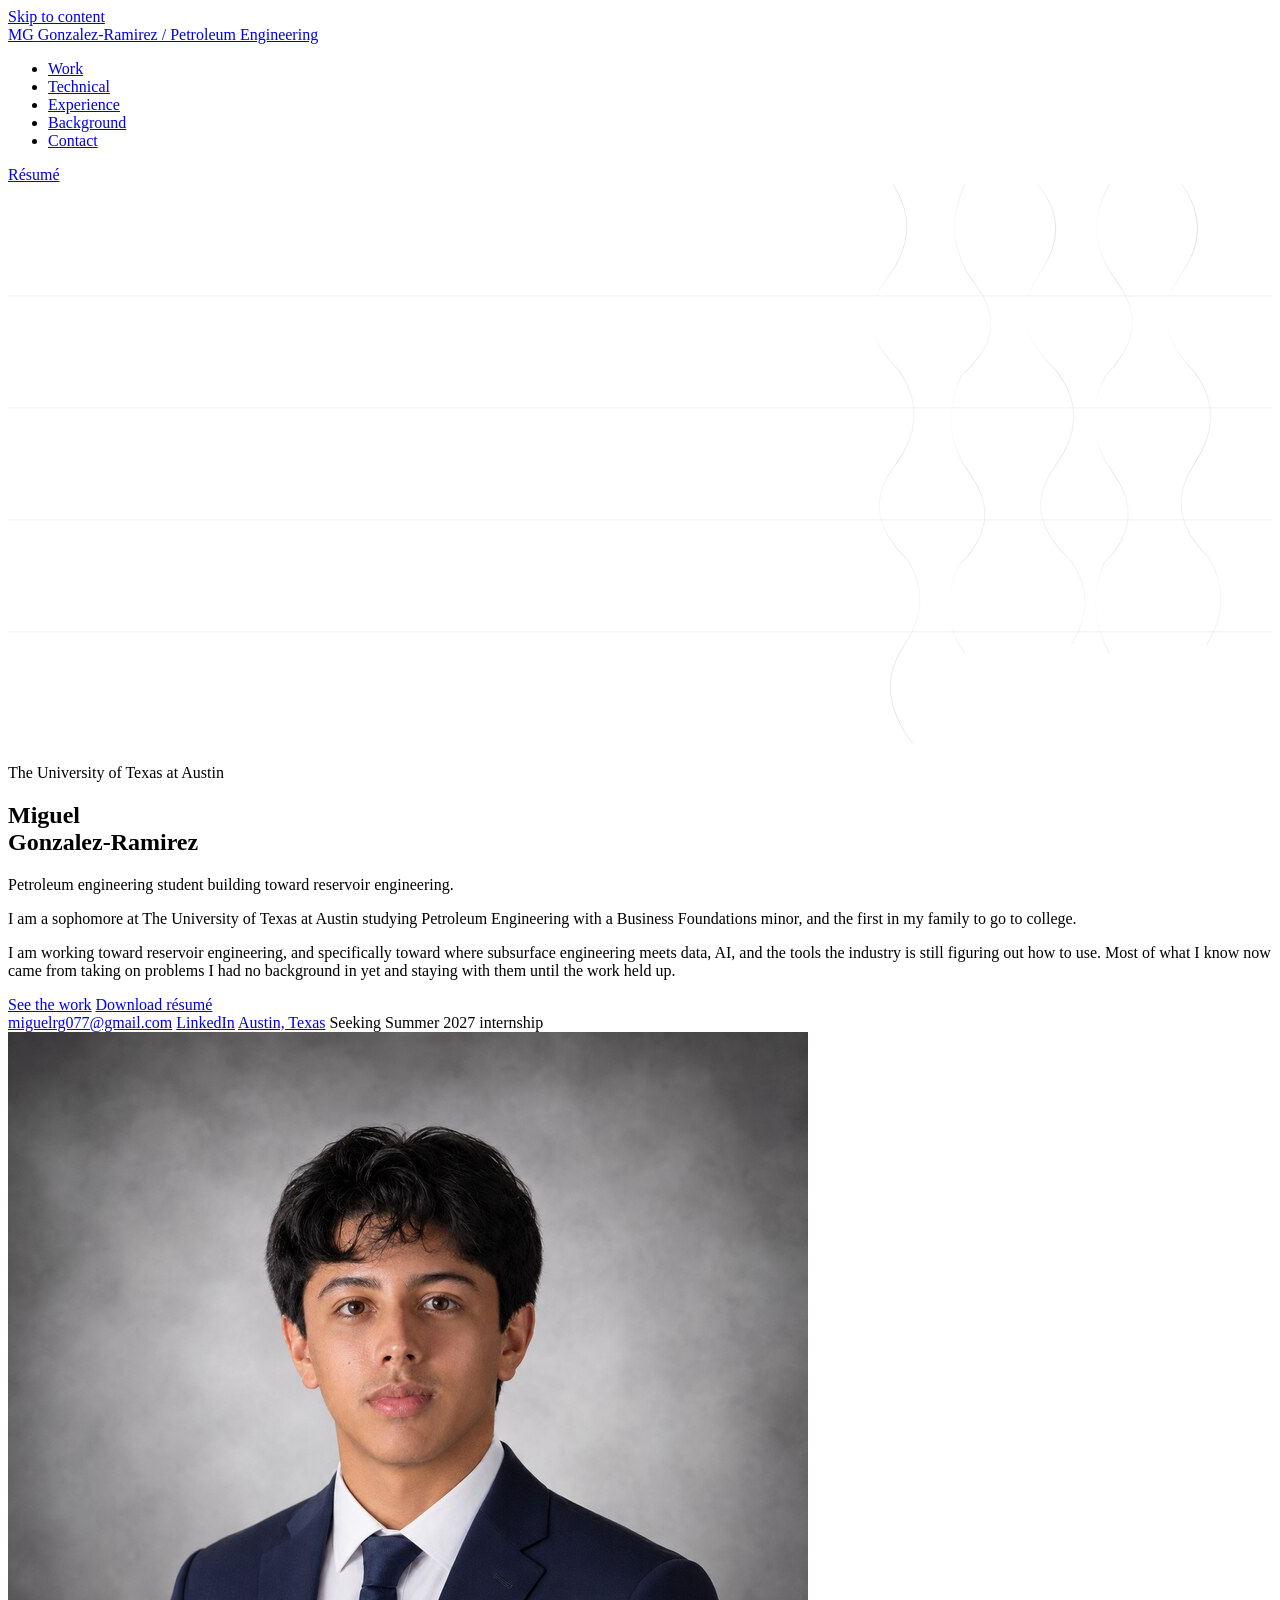
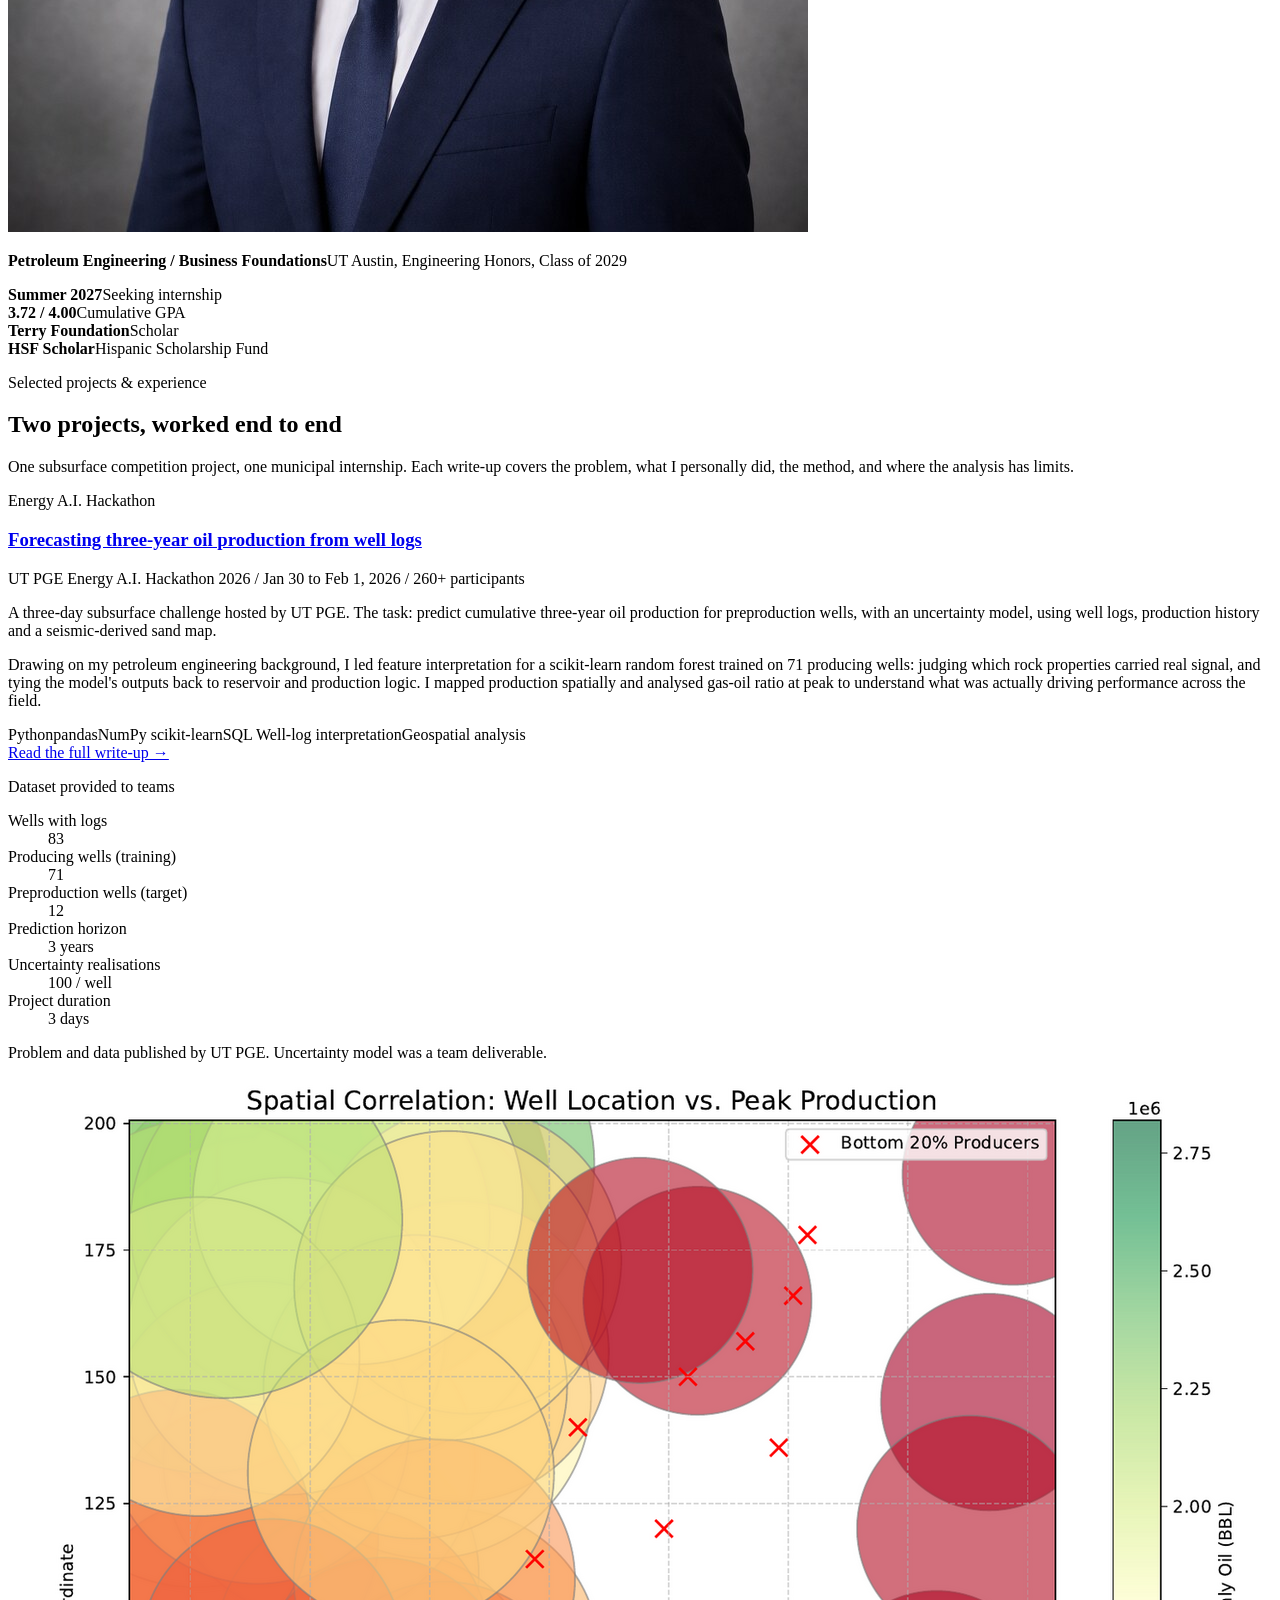
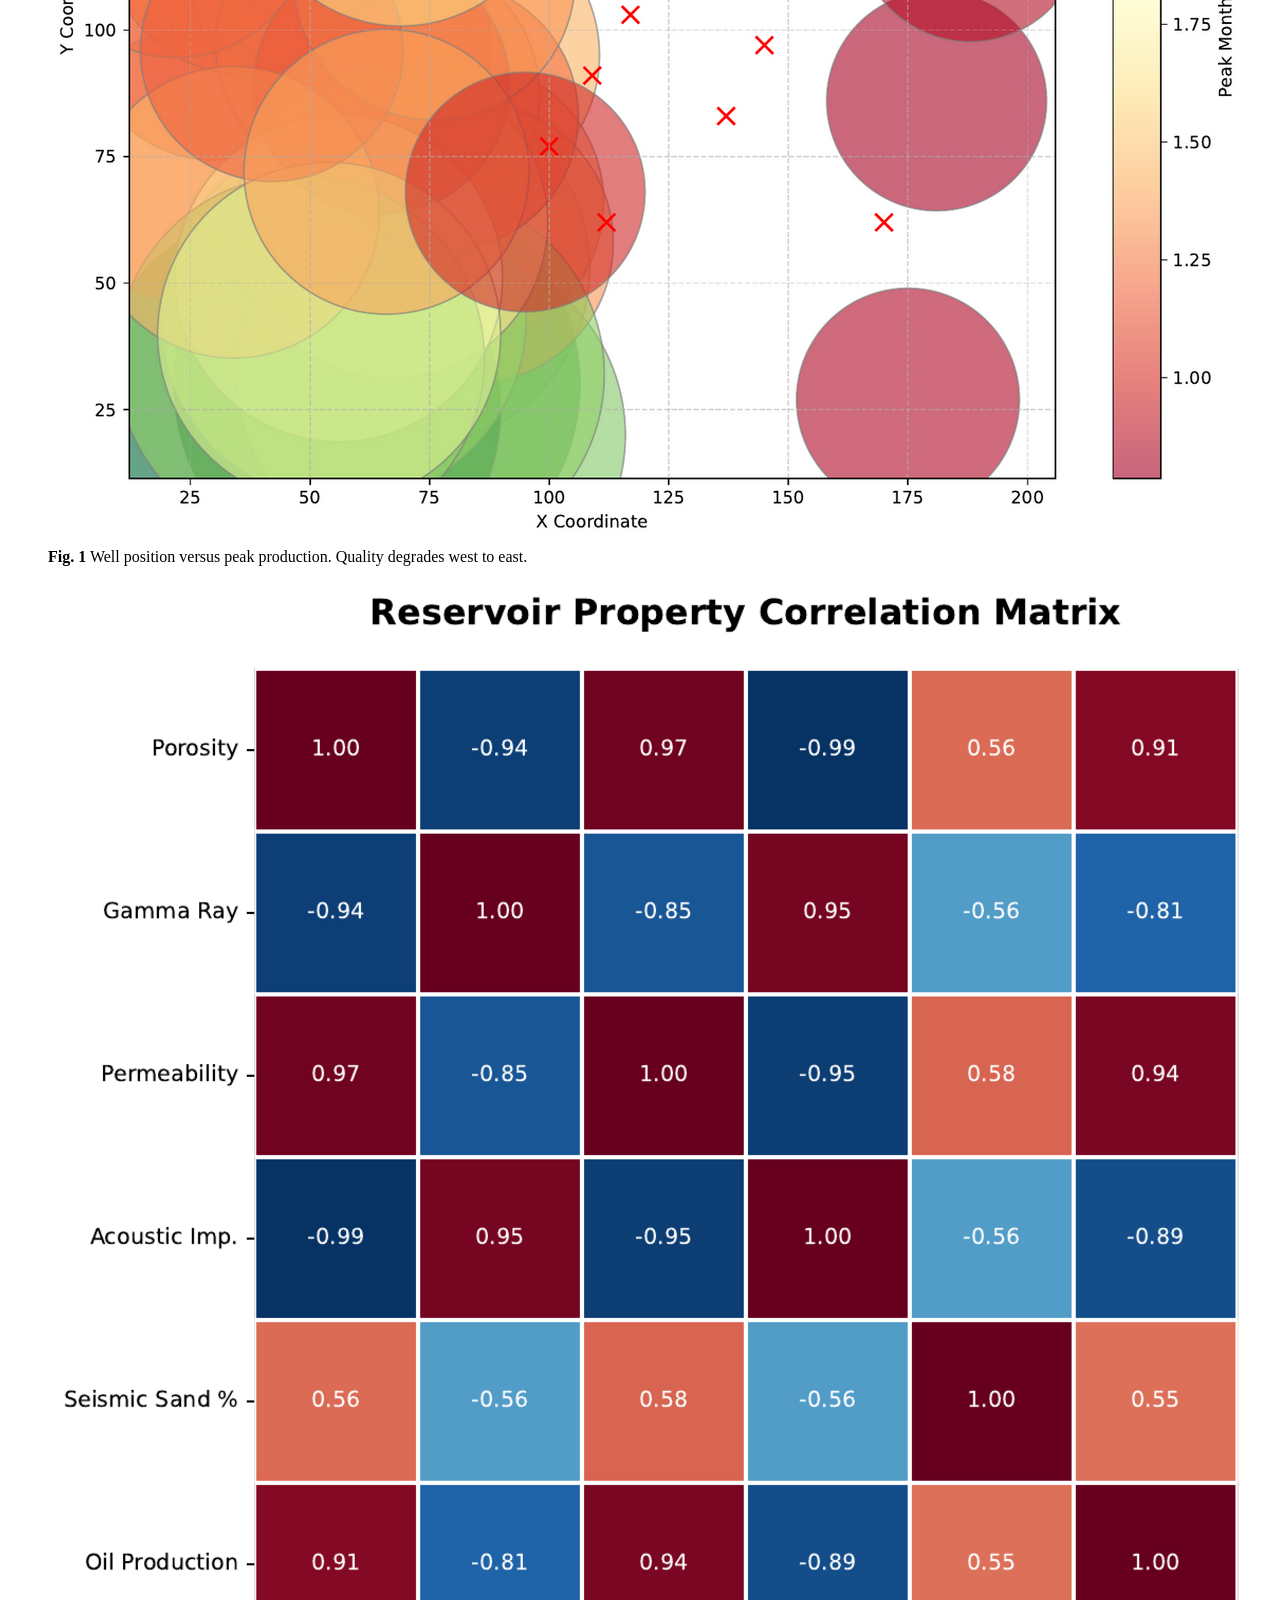
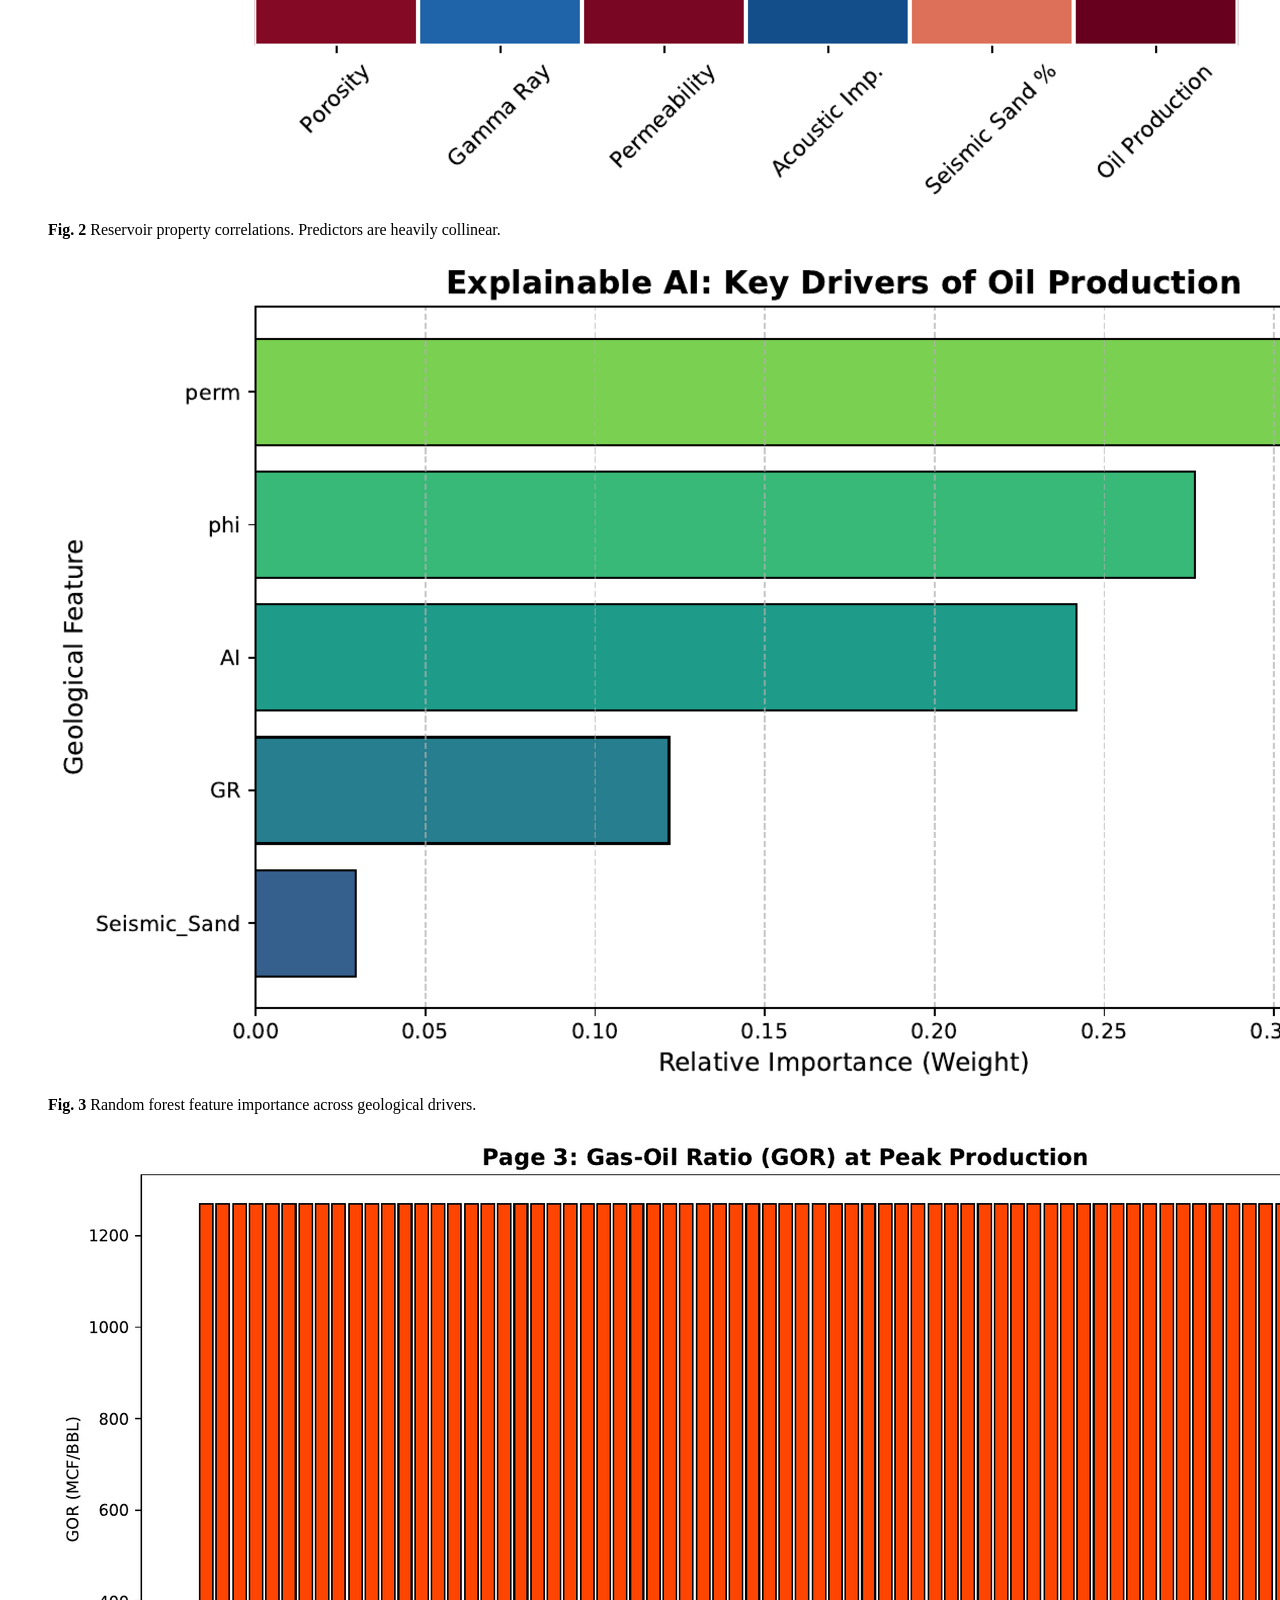
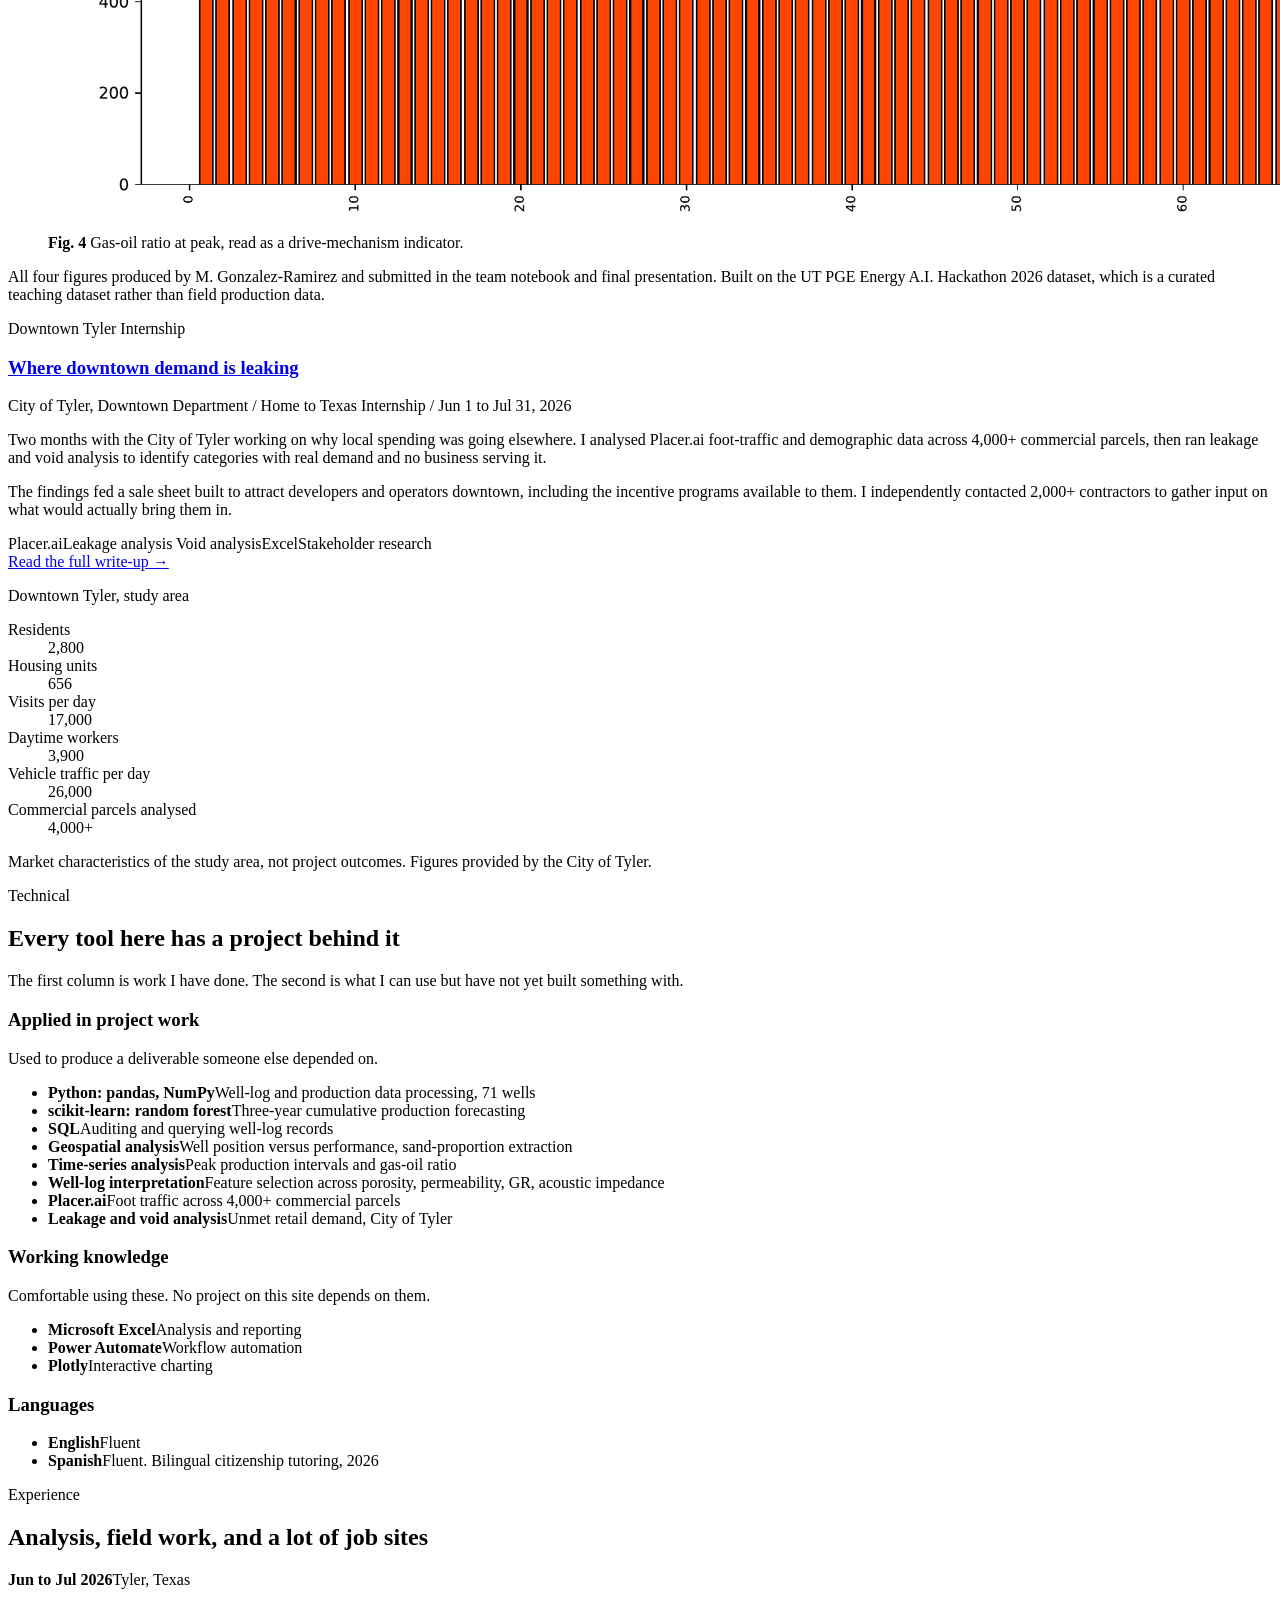
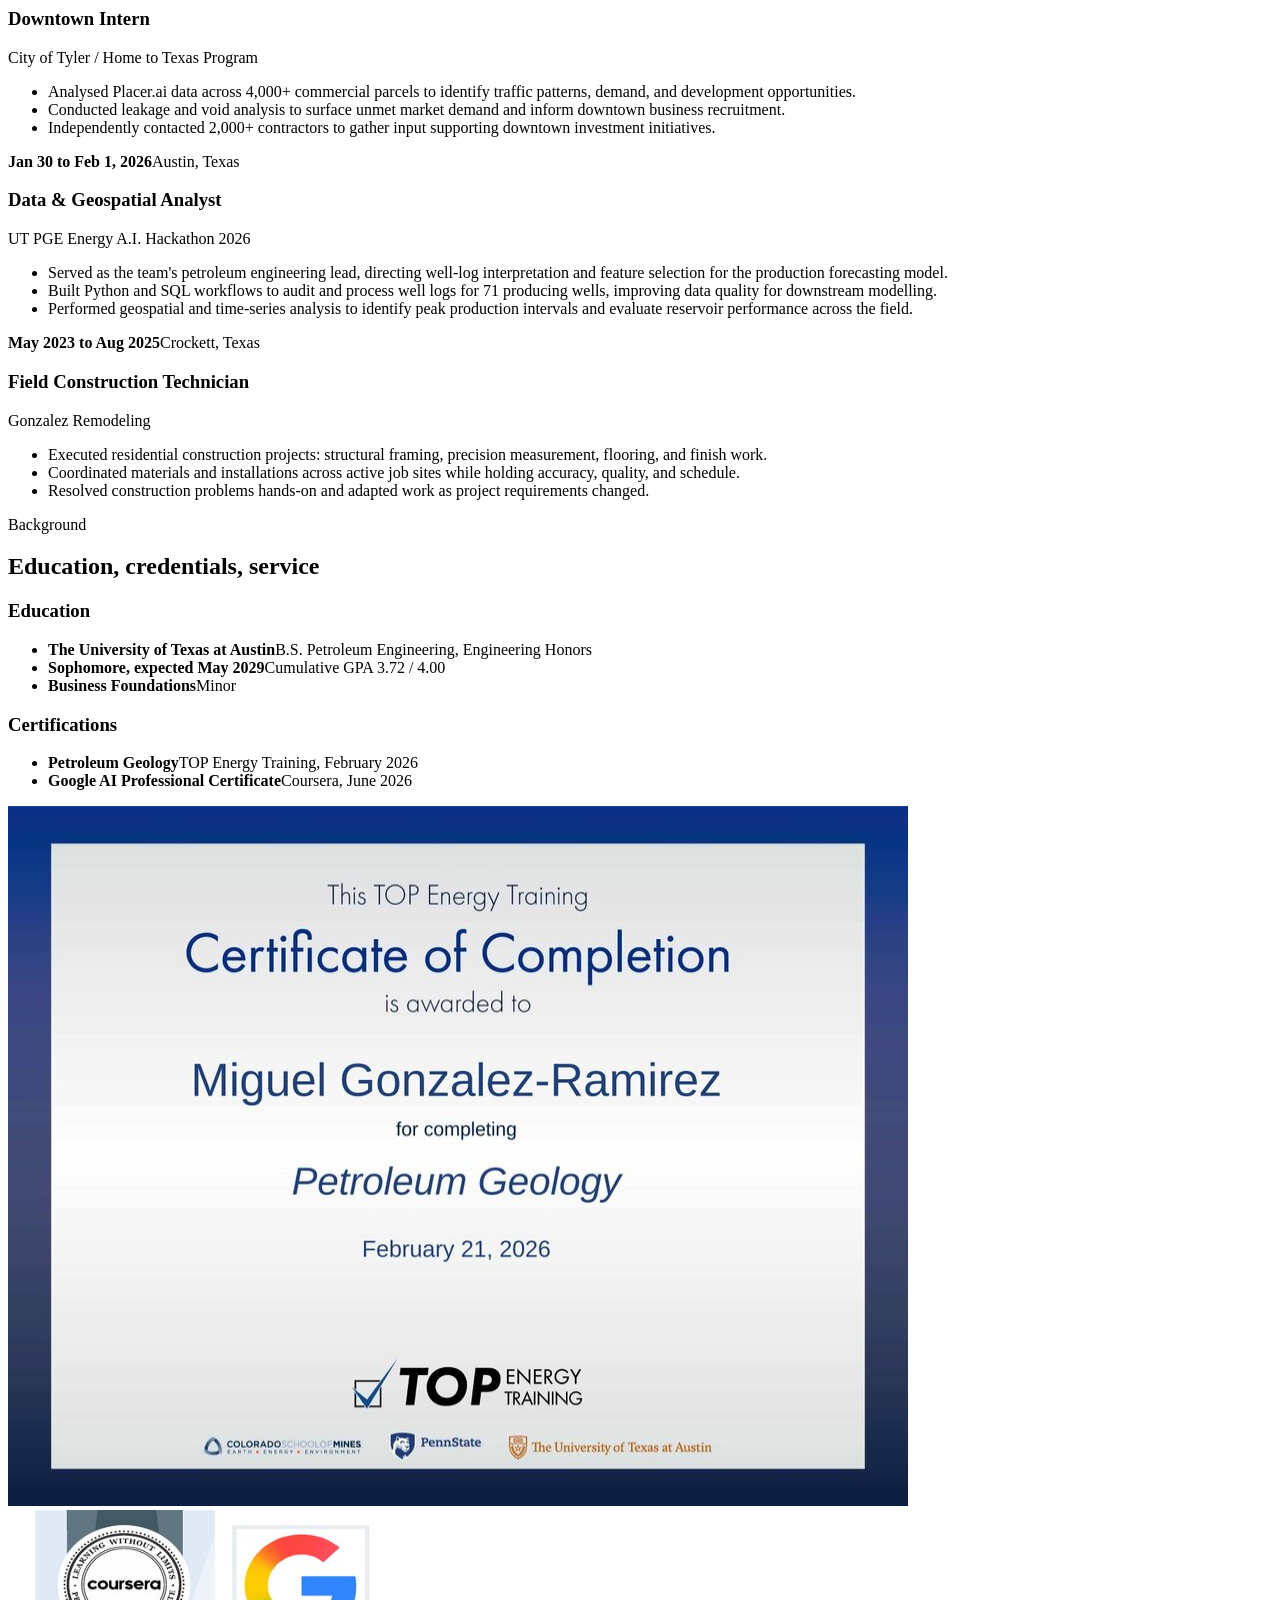
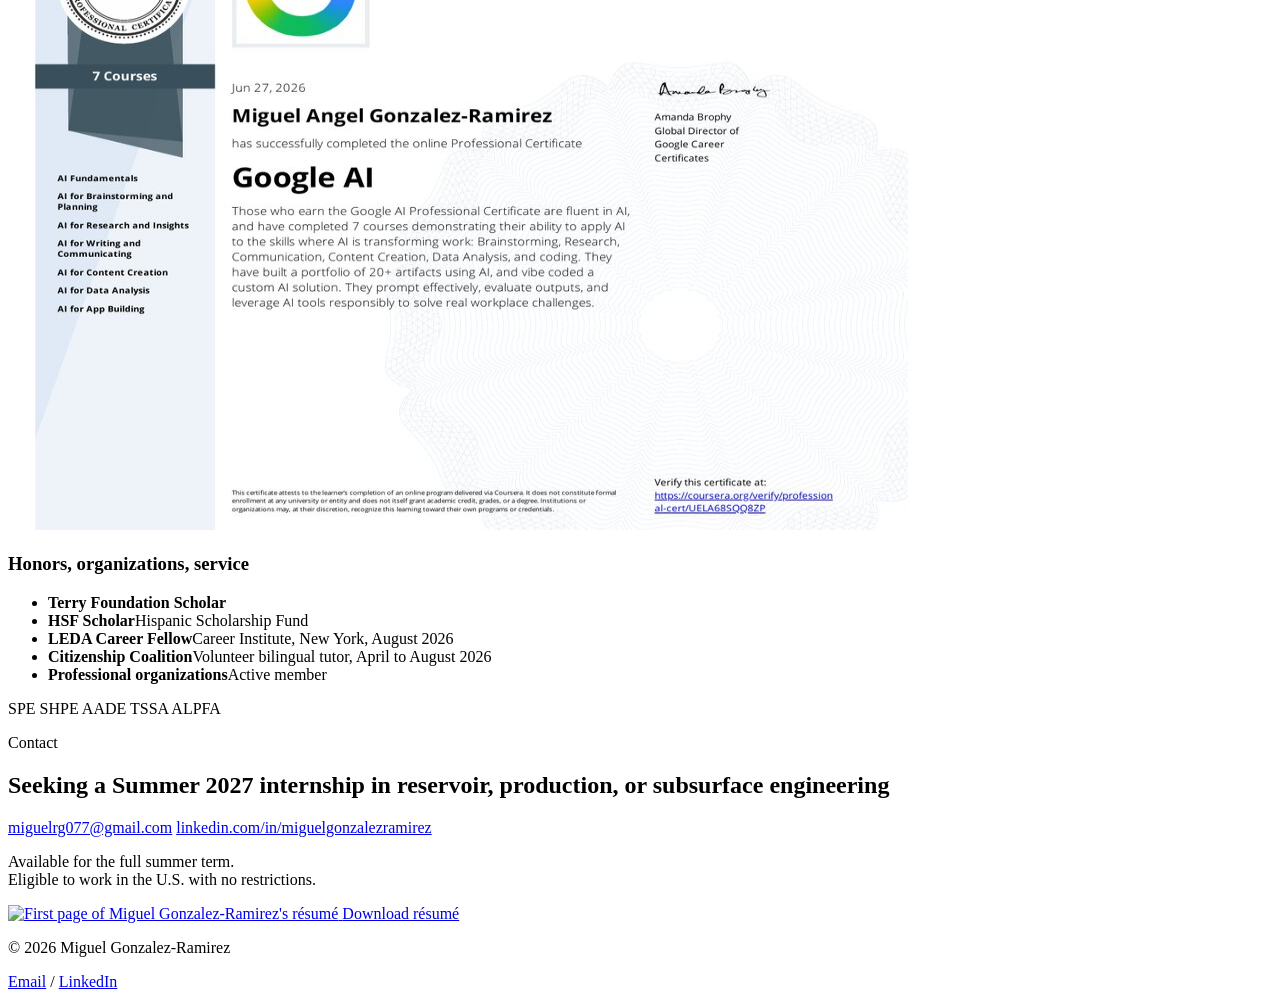
==== commit 85f5065f: "Add files via upload" ====
--- a/index.html
+++ b/index.html
@@ -4,12 +4,12 @@
 <meta charset="utf-8">
 <meta name="viewport" content="width=device-width, initial-scale=1">
 <title>Miguel Gonzalez-Ramirez | Petroleum Engineering, UT Austin</title>
-<meta name="description" content="Petroleum engineering student at UT Austin building toward reservoir engineering. Well-log interpretation, production forecasting with Python and scikit-learn, and geospatial analysis.">
+<meta name="description" content="Petroleum engineering sophomore at UT Austin building toward reservoir engineering. Seeking a Summer 2027 internship. Well-log interpretation, production forecasting with Python and scikit-learn, and geospatial analysis.">
 <meta name="author" content="Miguel Gonzalez-Ramirez">
 
 <meta property="og:type" content="website">
 <meta property="og:title" content="Miguel Gonzalez-Ramirez | Petroleum Engineering, UT Austin">
-<meta property="og:description" content="Petroleum engineering student building toward reservoir engineering. Well-log interpretation, production forecasting, and geospatial analysis.">
+<meta property="og:description" content="Petroleum engineering sophomore at UT Austin building toward reservoir engineering. Seeking a Summer 2027 internship in reservoir, production, or subsurface engineering.">
 <meta property="og:image" content="assets/img/spatial-correlation.png">
 <meta name="twitter:card" content="summary_large_image">
 
@@ -72,8 +72,8 @@
         <h1 class="hero__name" id="hero-name">Miguel<br>Gonzalez-Ramirez</h1>
         <p class="hero__role">Petroleum engineering student building toward reservoir engineering.</p>
         <div class="hero__body">
-          <p>I work where subsurface domain knowledge meets data methods: reading rock properties out of well logs, then deciding what a model should actually be told about them.</p>
-          <p>Most recently I was the only petroleum engineer on a team forecasting three-year oil production across 71 wells at UT&nbsp;PGE's Energy&nbsp;A.I. Hackathon, sponsored by Phillips&nbsp;66, Chevron, ConocoPhillips, Oxy, ExxonMobil and Aramco&nbsp;Americas.</p>
+          <p>I am a sophomore at The University of Texas at Austin studying Petroleum Engineering with a Business Foundations minor, and the first in my family to go to college.</p>
+          <p>I am working toward reservoir engineering, and specifically toward where subsurface engineering meets data, AI, and the tools the industry is still figuring out how to use. Most of what I know now came from taking on problems I had no background in yet and staying with them until the work held up.</p>
         </div>
         <div class="actions">
           <a class="btn btn--solid" href="#work">See the work</a>
@@ -83,6 +83,7 @@
           <a href="mailto:miguelrg077@gmail.com">miguelrg077@gmail.com</a>
           <a href="https://www.linkedin.com/in/miguelgonzalezramirez/" rel="noopener">LinkedIn</a>
           <a href="#contact">Austin, Texas</a>
+          <span class="quicklinks__tag">Seeking Summer 2027 internship</span>
         </div>
       </div>
 
@@ -91,7 +92,7 @@
           <img src="assets/img/headshot.jpg" width="800" height="800"
                alt="Portrait of Miguel Gonzalez-Ramirez">
         </div>
-        <p class="portrait__plate"><b>B.S. Petroleum Engineering</b>Engineering Honors, Class of 2029</p>
+        <p class="portrait__plate"><b>Petroleum Engineering / Business Foundations</b>UT Austin, Engineering Honors, Class of 2029</p>
       </div>
     </div>
   </section>
@@ -100,7 +101,7 @@
   <section class="credstrip" aria-label="Academic summary">
     <div class="shell">
       <div class="credstrip__inner">
-        <div class="credstrip__item"><b>Engineering Honors</b><span>Petroleum Engineering</span></div>
+        <div class="credstrip__item"><b>Summer 2027</b><span>Seeking internship</span></div>
         <div class="credstrip__item"><b>3.72 / 4.00</b><span>Cumulative GPA</span></div>
         <div class="credstrip__item"><b>Terry Foundation</b><span>Scholar</span></div>
         <div class="credstrip__item"><b>HSF Scholar</b><span>Hispanic Scholarship Fund</span></div>
@@ -112,9 +113,9 @@
   <section class="band band--paper" id="work" aria-labelledby="work-title">
     <div class="shell band__inner">
       <div class="band__head">
-        <p class="eyebrow">Selected work</p>
+        <p class="eyebrow">Selected projects &amp; experience</p>
         <h2 class="band__title" id="work-title">Two projects, worked end to end</h2>
-        <p class="band__sub">One subsurface, one commercial. Each case study covers the problem, what I personally did, the method, and where the analysis has limits.</p>
+        <p class="band__sub">One subsurface competition project, one municipal internship. Each write-up covers the problem, what I personally did, the method, and where the analysis has limits.</p>
       </div>
 
       <div class="projects">
@@ -123,19 +124,19 @@
         <article class="project">
           <div class="project__top">
             <div>
-              <span class="project__index">Project 01</span>
+              <span class="project__index">Energy A.I. Hackathon</span>
               <h3 class="project__title"><a href="energy-ai-hackathon.html">Forecasting three-year oil production from well logs</a></h3>
               <p class="project__org">UT PGE Energy A.I. Hackathon 2026 / Jan 30 to Feb 1, 2026 / 260+ participants</p>
               <div class="project__body">
-                <p>A 48-hour subsurface challenge hosted by UT PGE. The task: predict cumulative three-year oil production for preproduction wells, with an uncertainty model, using well logs, production history and a seismic-derived sand map.</p>
-                <p>As the only team member with a petroleum engineering background, I led feature interpretation, deciding which rock properties carried real signal for a scikit-learn random forest trained on 71 producing wells. I mapped production spatially and analysed gas-oil ratio at peak to understand what was actually driving performance across the field.</p>
+                <p>A three-day subsurface challenge hosted by UT PGE. The task: predict cumulative three-year oil production for preproduction wells, with an uncertainty model, using well logs, production history and a seismic-derived sand map.</p>
+                <p>Drawing on my petroleum engineering background, I led feature interpretation for a scikit-learn random forest trained on 71 producing wells: judging which rock properties carried real signal, and tying the model's outputs back to reservoir and production logic. I mapped production spatially and analysed gas-oil ratio at peak to understand what was actually driving performance across the field.</p>
               </div>
               <div class="chips">
                 <span class="chip">Python</span><span class="chip">pandas</span><span class="chip">NumPy</span>
                 <span class="chip">scikit-learn</span><span class="chip">SQL</span>
                 <span class="chip">Well-log interpretation</span><span class="chip">Geospatial analysis</span>
               </div>
-              <a class="project__cta" href="energy-ai-hackathon.html">Read the case study &rarr;</a>
+              <a class="project__cta" href="energy-ai-hackathon.html">Read the full write-up &rarr;</a>
             </div>
 
             <div class="datasheet">
@@ -146,7 +147,7 @@
                 <dt>Preproduction wells (target)</dt><dd>12</dd>
                 <dt>Prediction horizon</dt><dd>3 years</dd>
                 <dt>Uncertainty realisations</dt><dd>100 / well</dd>
-                <dt>Time to submission</dt><dd>48 hours</dd>
+                <dt>Project duration</dt><dd>3 days</dd>
               </dl>
               <p class="datasheet__foot">Problem and data published by UT PGE. Uncertainty model was a team deliverable.</p>
             </div>
@@ -181,7 +182,7 @@
         <article class="project">
           <div class="project__top">
             <div>
-              <span class="project__index">Project 02</span>
+              <span class="project__index">Downtown Tyler Internship</span>
               <h3 class="project__title"><a href="downtown-tyler.html">Where downtown demand is leaking</a></h3>
               <p class="project__org">City of Tyler, Downtown Department / Home to Texas Internship / Jun 1 to Jul 31, 2026</p>
               <div class="project__body">
@@ -192,7 +193,7 @@
                 <span class="chip">Placer.ai</span><span class="chip">Leakage analysis</span>
                 <span class="chip">Void analysis</span><span class="chip">Excel</span><span class="chip">Stakeholder research</span>
               </div>
-              <a class="project__cta" href="downtown-tyler.html">Read the case study &rarr;</a>
+              <a class="project__cta" href="downtown-tyler.html">Read the full write-up &rarr;</a>
             </div>
 
             <div class="datasheet">
@@ -219,8 +220,8 @@
     <div class="shell band__inner">
       <div class="band__head">
         <p class="eyebrow">Technical</p>
-        <h2 class="band__title" id="tech-title">Split by evidence, not by confidence</h2>
-        <p class="band__sub">Everything in the first column appears in the project work above. No proficiency bars, because they measure nothing.</p>
+        <h2 class="band__title" id="tech-title">Every tool here has a project behind it</h2>
+        <p class="band__sub">The first column is work I have done. The second is what I can use but have not yet built something with.</p>
       </div>
 
       <div class="caps">
@@ -292,7 +293,7 @@
             <h3 class="role__title">Data &amp; Geospatial Analyst</h3>
             <p class="role__org">UT PGE Energy A.I. Hackathon 2026</p>
             <ul class="role__points">
-              <li>Served as the team's petroleum engineering lead, the only member with an oil and gas background, directing well-log interpretation and feature selection.</li>
+              <li>Served as the team's petroleum engineering lead, directing well-log interpretation and feature selection for the production forecasting model.</li>
               <li>Built Python and SQL workflows to audit and process well logs for 71 producing wells, improving data quality for downstream modelling.</li>
               <li>Performed geospatial and time-series analysis to identify peak production intervals and evaluate reservoir performance across the field.</li>
             </ul>
@@ -330,7 +331,7 @@
           <h3 class="fact__title">Education</h3>
           <ul>
             <li><b>The University of Texas at Austin</b><span>B.S. Petroleum Engineering, Engineering Honors</span></li>
-            <li><b>Expected May 2029</b><span>Cumulative GPA 3.72 / 4.00</span></li>
+            <li><b>Sophomore, expected May 2029</b><span>Cumulative GPA 3.72 / 4.00</span></li>
             <li><b>Business Foundations</b><span>Minor</span></li>
           </ul>
         </div>
@@ -359,9 +360,16 @@
             <li><b>Terry Foundation Scholar</b></li>
             <li><b>HSF Scholar</b><span>Hispanic Scholarship Fund</span></li>
             <li><b>LEDA Career Fellow</b><span>Career Institute, New York, August 2026</span></li>
-            <li><b>SPE, AADE, SHPE</b><span>Active member since August 2025</span></li>
             <li><b>Citizenship Coalition</b><span>Volunteer bilingual tutor, April to August 2026</span></li>
+            <li><b>Professional organizations</b><span>Active member</span></li>
           </ul>
+          <div class="chips">
+            <span class="chip">SPE</span>
+            <span class="chip">SHPE</span>
+            <span class="chip">AADE</span>
+            <span class="chip">TSSA</span>
+            <span class="chip">ALPFA</span>
+          </div>
         </div>
 
       </div>
@@ -374,12 +382,12 @@
       <div class="contact__grid">
         <div>
           <p class="eyebrow">Contact</p>
-          <h2 class="band__title" id="contact-title">Open to internships in reservoir, production, and subsurface data</h2>
+          <h2 class="band__title" id="contact-title">Seeking a Summer 2027 internship in reservoir, production, or subsurface engineering</h2>
           <div class="contact__links">
             <a href="mailto:miguelrg077@gmail.com">miguelrg077@gmail.com</a>
             <a href="https://www.linkedin.com/in/miguelgonzalezramirez/" rel="noopener">linkedin.com/in/miguelgonzalezramirez</a>
           </div>
-          <p class="contact__note">Eligible to work in the U.S. with no restrictions.</p>
+          <p class="contact__note">Available for the full summer term.<br>Eligible to work in the U.S. with no restrictions.</p>
         </div>
         <a class="resumecard" href="assets/docs/Miguel_Gonzalez-Ramirez_Resume.pdf">
           <img src="assets/img/resume-preview.jpg" width="700" height="905"
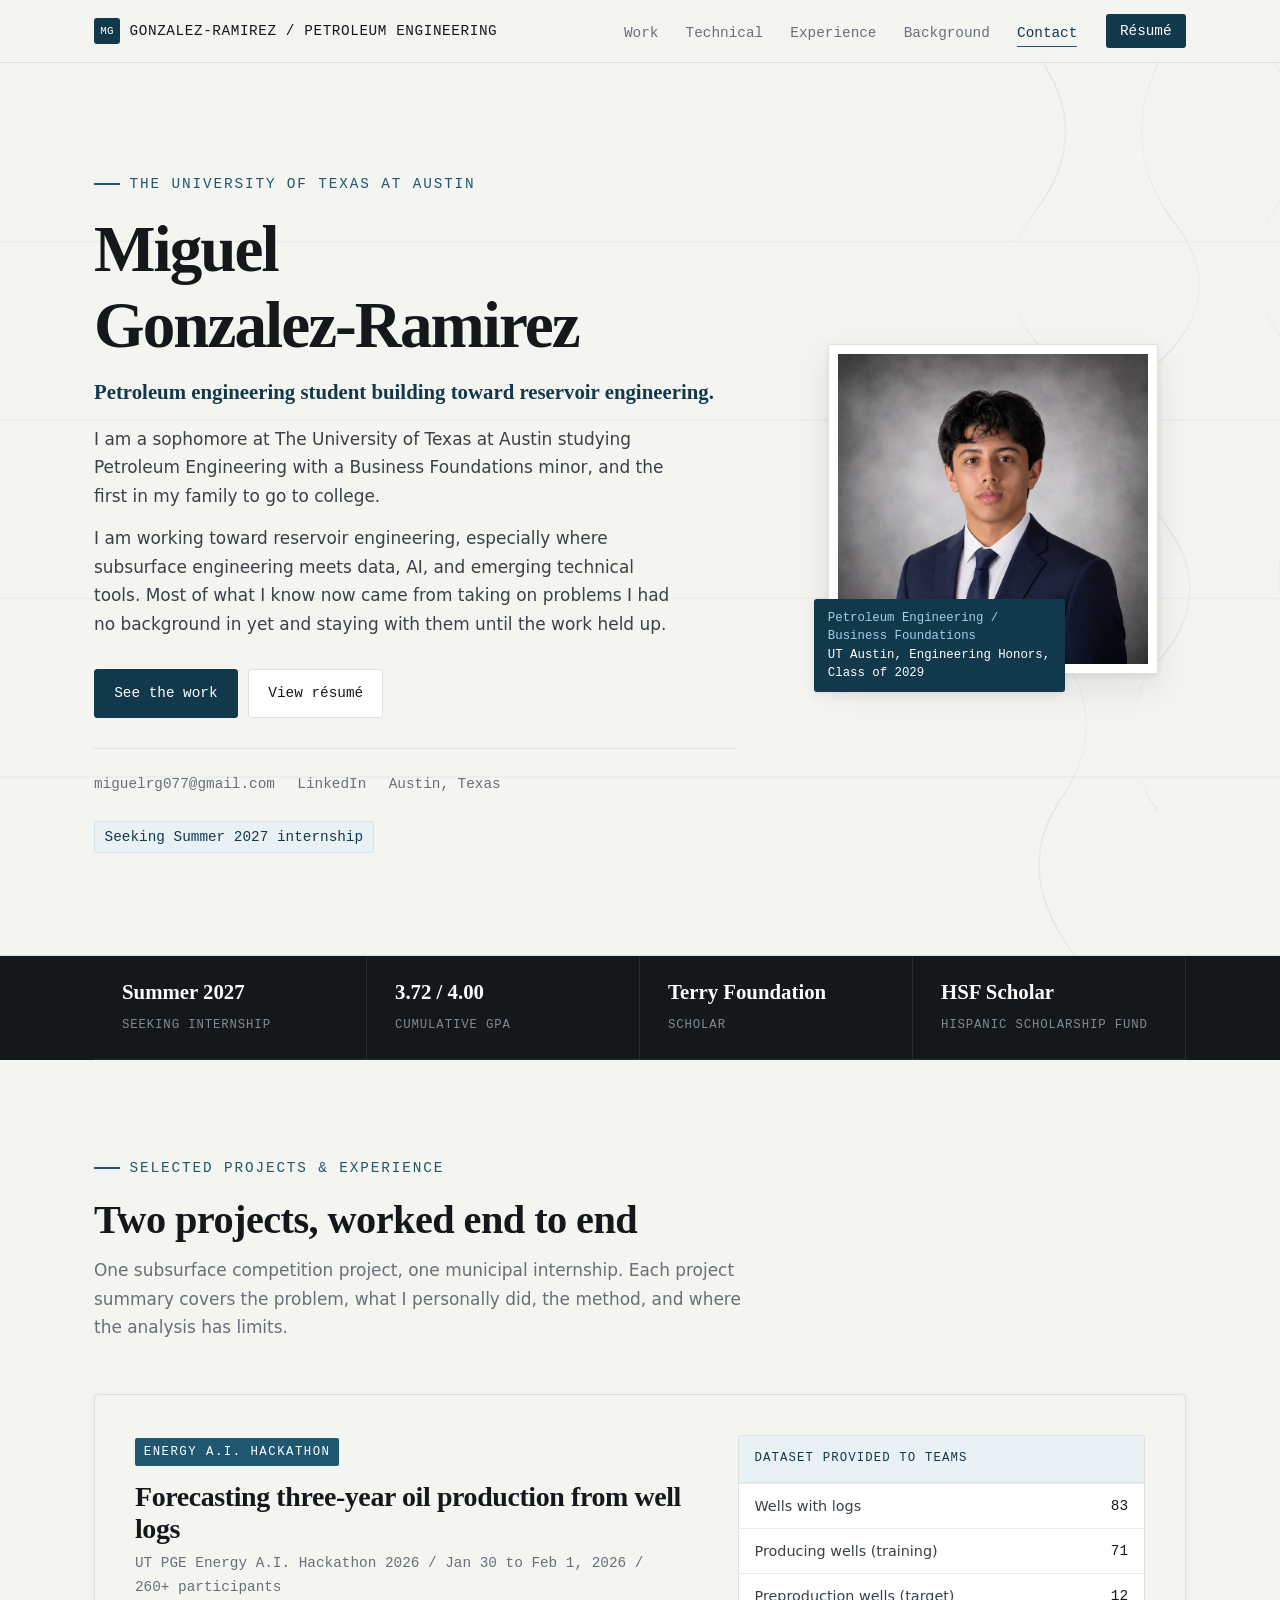
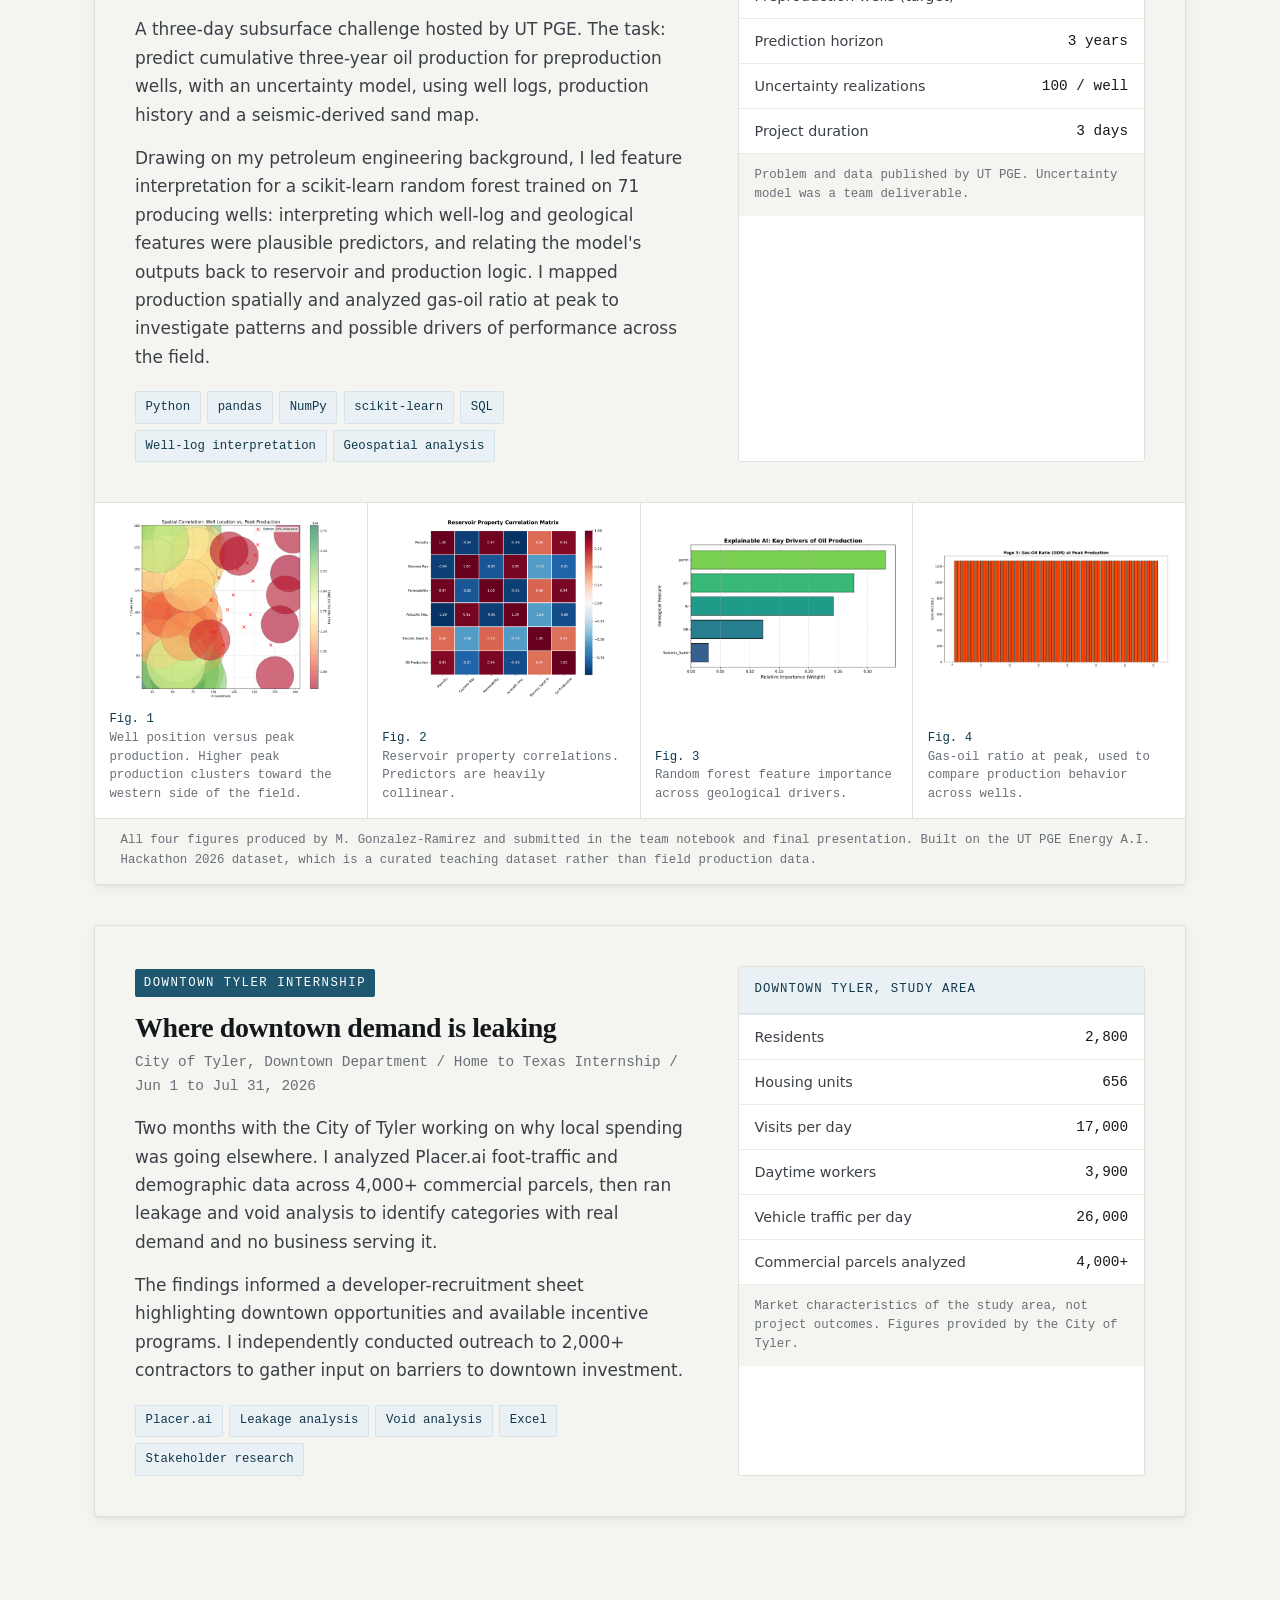
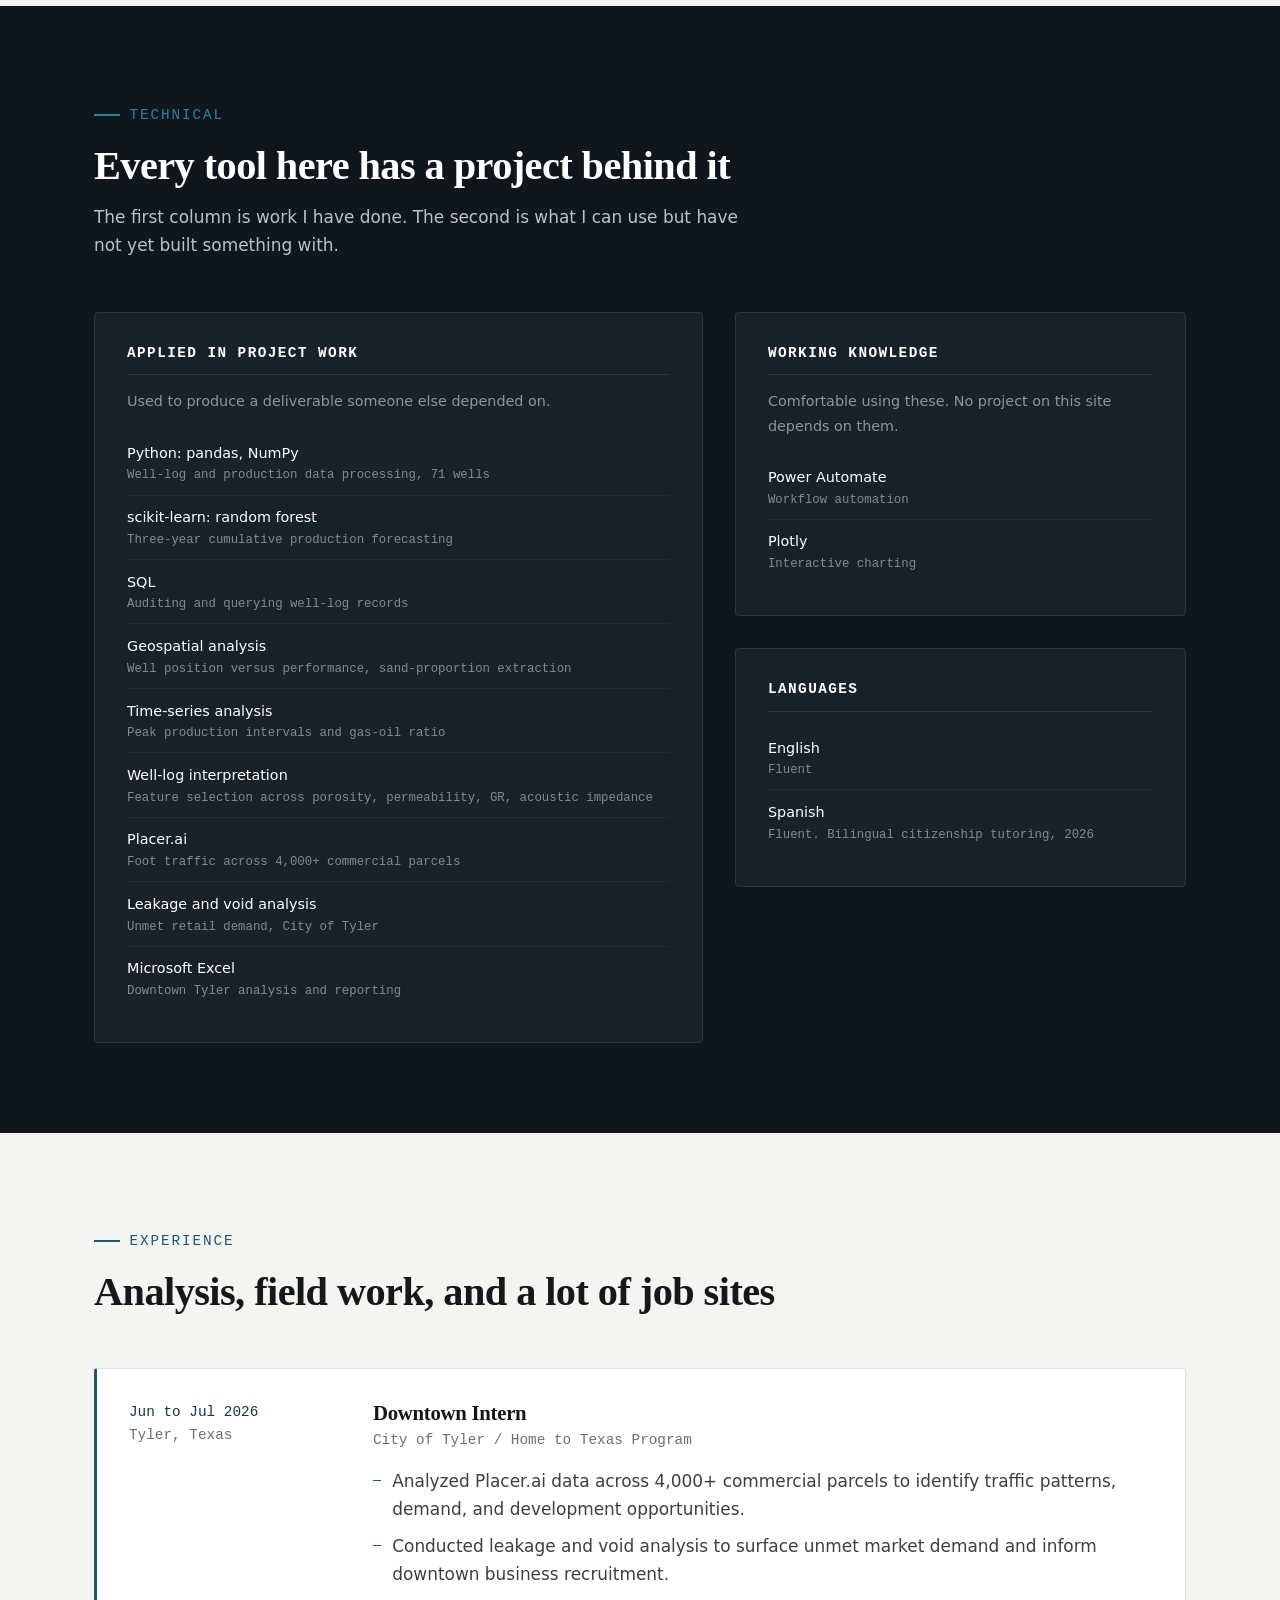
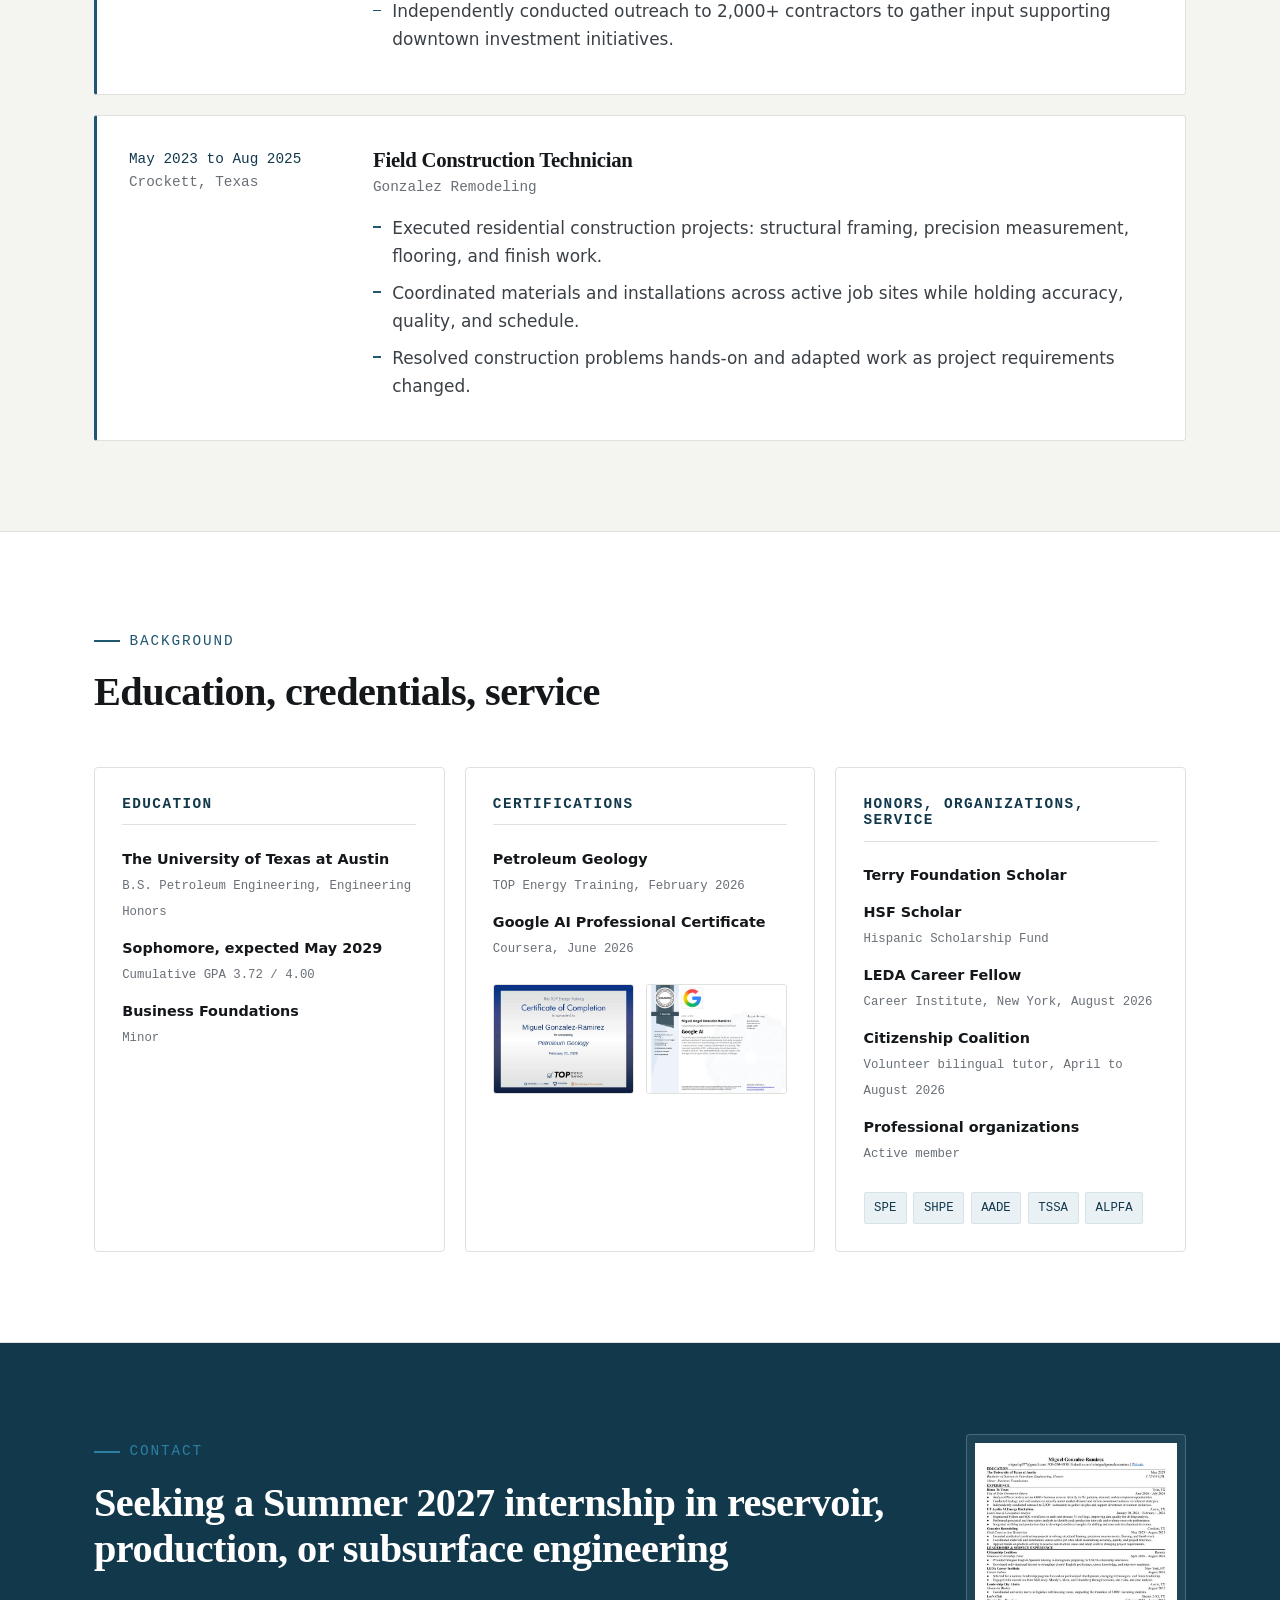
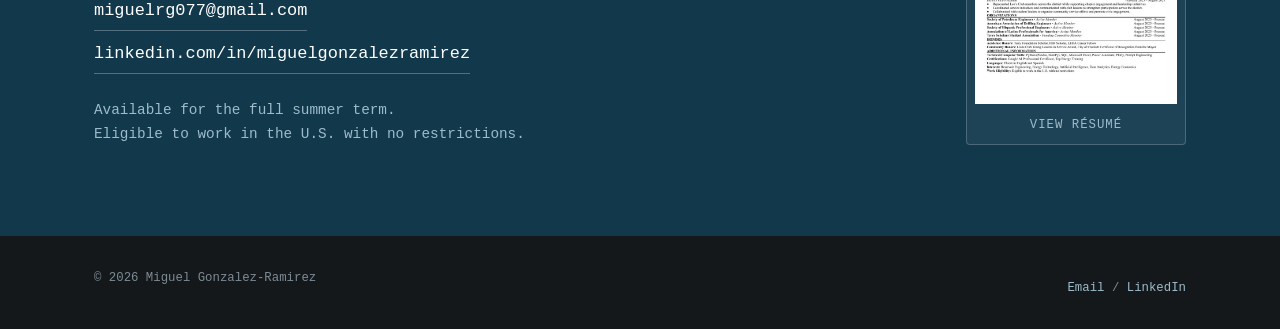
==== commit d4dac0ce: "Add files via upload" ====
--- a/index.html
+++ b/index.html
@@ -37,7 +37,7 @@
         <li><a href="#background">Background</a></li>
         <li><a href="#contact">Contact</a></li>
       </ul>
-      <a class="mastnav__cta" href="assets/docs/Miguel_Gonzalez-Ramirez_Resume.pdf">Résumé</a>
+      <a class="mastnav__cta" href="assets/docs/Miguel_Gonzalez-Ramirez_Resume.pdf" target="_blank" rel="noopener noreferrer">Résumé</a>
     </nav>
   </div>
 </header>
@@ -73,15 +73,15 @@
         <p class="hero__role">Petroleum engineering student building toward reservoir engineering.</p>
         <div class="hero__body">
           <p>I am a sophomore at The University of Texas at Austin studying Petroleum Engineering with a Business Foundations minor, and the first in my family to go to college.</p>
-          <p>I am working toward reservoir engineering, and specifically toward where subsurface engineering meets data, AI, and the tools the industry is still figuring out how to use. Most of what I know now came from taking on problems I had no background in yet and staying with them until the work held up.</p>
+          <p>I am working toward reservoir engineering, especially where subsurface engineering meets data, AI, and emerging technical tools. Most of what I know now came from taking on problems I had no background in yet and staying with them until the work held up.</p>
         </div>
         <div class="actions">
           <a class="btn btn--solid" href="#work">See the work</a>
-          <a class="btn btn--ghost" href="assets/docs/Miguel_Gonzalez-Ramirez_Resume.pdf">Download résumé</a>
+          <a class="btn btn--ghost" href="assets/docs/Miguel_Gonzalez-Ramirez_Resume.pdf" target="_blank" rel="noopener noreferrer">View résumé</a>
         </div>
         <div class="quicklinks">
           <a href="mailto:miguelrg077@gmail.com">miguelrg077@gmail.com</a>
-          <a href="https://www.linkedin.com/in/miguelgonzalezramirez/" rel="noopener">LinkedIn</a>
+          <a href="https://www.linkedin.com/in/miguelgonzalezramirez/" target="_blank" rel="noopener noreferrer">LinkedIn</a>
           <a href="#contact">Austin, Texas</a>
           <span class="quicklinks__tag">Seeking Summer 2027 internship</span>
         </div>
@@ -115,7 +115,7 @@
       <div class="band__head">
         <p class="eyebrow">Selected projects &amp; experience</p>
         <h2 class="band__title" id="work-title">Two projects, worked end to end</h2>
-        <p class="band__sub">One subsurface competition project, one municipal internship. Each write-up covers the problem, what I personally did, the method, and where the analysis has limits.</p>
+        <p class="band__sub">One subsurface competition project, one municipal internship. Each project summary covers the problem, what I personally did, the method, and where the analysis has limits.</p>
       </div>
 
       <div class="projects">
@@ -125,18 +125,17 @@
           <div class="project__top">
             <div>
               <span class="project__index">Energy A.I. Hackathon</span>
-              <h3 class="project__title"><a href="energy-ai-hackathon.html">Forecasting three-year oil production from well logs</a></h3>
+              <h3 class="project__title">Forecasting three-year oil production from well logs</h3>
               <p class="project__org">UT PGE Energy A.I. Hackathon 2026 / Jan 30 to Feb 1, 2026 / 260+ participants</p>
               <div class="project__body">
                 <p>A three-day subsurface challenge hosted by UT PGE. The task: predict cumulative three-year oil production for preproduction wells, with an uncertainty model, using well logs, production history and a seismic-derived sand map.</p>
-                <p>Drawing on my petroleum engineering background, I led feature interpretation for a scikit-learn random forest trained on 71 producing wells: judging which rock properties carried real signal, and tying the model's outputs back to reservoir and production logic. I mapped production spatially and analysed gas-oil ratio at peak to understand what was actually driving performance across the field.</p>
+                <p>Drawing on my petroleum engineering background, I led feature interpretation for a scikit-learn random forest trained on 71 producing wells: interpreting which well-log and geological features were plausible predictors, and relating the model's outputs back to reservoir and production logic. I mapped production spatially and analyzed gas-oil ratio at peak to investigate patterns and possible drivers of performance across the field.</p>
               </div>
               <div class="chips">
                 <span class="chip">Python</span><span class="chip">pandas</span><span class="chip">NumPy</span>
                 <span class="chip">scikit-learn</span><span class="chip">SQL</span>
                 <span class="chip">Well-log interpretation</span><span class="chip">Geospatial analysis</span>
               </div>
-              <a class="project__cta" href="energy-ai-hackathon.html">Read the full write-up &rarr;</a>
             </div>
 
             <div class="datasheet">
@@ -146,7 +145,7 @@
                 <dt>Producing wells (training)</dt><dd>71</dd>
                 <dt>Preproduction wells (target)</dt><dd>12</dd>
                 <dt>Prediction horizon</dt><dd>3 years</dd>
-                <dt>Uncertainty realisations</dt><dd>100 / well</dd>
+                <dt>Uncertainty realizations</dt><dd>100 / well</dd>
                 <dt>Project duration</dt><dd>3 days</dd>
               </dl>
               <p class="datasheet__foot">Problem and data published by UT PGE. Uncertainty model was a team deliverable.</p>
@@ -155,24 +154,24 @@
 
           <div class="figgrid">
             <figure class="figcell">
-              <img src="assets/img/spatial-correlation.png"
-                   alt="Bubble map of well locations coloured by peak monthly oil production, with the lowest-producing twenty percent marked. Stronger wells cluster to the west.">
-              <figcaption><b>Fig. 1</b> Well position versus peak production. Quality degrades west to east.</figcaption>
+              <img loading="lazy" src="assets/img/spatial-correlation.png"
+                   alt="Bubble map of well locations colored by peak monthly oil production, with the lowest-producing twenty percent marked. Stronger wells cluster to the west.">
+              <figcaption><b>Fig. 1</b> Well position versus peak production. Higher peak production clusters toward the western side of the field.</figcaption>
             </figure>
             <figure class="figcell">
-              <img src="assets/img/correlation-matrix.png"
+              <img loading="lazy" src="assets/img/correlation-matrix.png"
                    alt="Correlation matrix of porosity, gamma ray, permeability, acoustic impedance, seismic sand percentage and oil production.">
               <figcaption><b>Fig. 2</b> Reservoir property correlations. Predictors are heavily collinear.</figcaption>
             </figure>
             <figure class="figcell">
-              <img src="assets/img/feature-importance.png"
+              <img loading="lazy" src="assets/img/feature-importance.png"
                    alt="Horizontal bar chart of random forest feature importance for permeability, porosity, acoustic impedance, gamma ray and seismic sand.">
               <figcaption><b>Fig. 3</b> Random forest feature importance across geological drivers.</figcaption>
             </figure>
             <figure class="figcell">
-              <img src="assets/img/field-peak-3.png"
+              <img loading="lazy" src="assets/img/field-peak-3.png"
                    alt="Gas-oil ratio at peak production plotted per well across the field.">
-              <figcaption><b>Fig. 4</b> Gas-oil ratio at peak, read as a drive-mechanism indicator.</figcaption>
+              <figcaption><b>Fig. 4</b> Gas-oil ratio at peak, used to compare production behavior across wells.</figcaption>
             </figure>
             <p class="figgrid__note">All four figures produced by M. Gonzalez-Ramirez and submitted in the team notebook and final presentation. Built on the UT PGE Energy A.I. Hackathon 2026 dataset, which is a curated teaching dataset rather than field production data.</p>
           </div>
@@ -183,17 +182,16 @@
           <div class="project__top">
             <div>
               <span class="project__index">Downtown Tyler Internship</span>
-              <h3 class="project__title"><a href="downtown-tyler.html">Where downtown demand is leaking</a></h3>
+              <h3 class="project__title">Where downtown demand is leaking</h3>
               <p class="project__org">City of Tyler, Downtown Department / Home to Texas Internship / Jun 1 to Jul 31, 2026</p>
               <div class="project__body">
-                <p>Two months with the City of Tyler working on why local spending was going elsewhere. I analysed Placer.ai foot-traffic and demographic data across 4,000+ commercial parcels, then ran leakage and void analysis to identify categories with real demand and no business serving it.</p>
-                <p>The findings fed a sale sheet built to attract developers and operators downtown, including the incentive programs available to them. I independently contacted 2,000+ contractors to gather input on what would actually bring them in.</p>
+                <p>Two months with the City of Tyler working on why local spending was going elsewhere. I analyzed Placer.ai foot-traffic and demographic data across 4,000+ commercial parcels, then ran leakage and void analysis to identify categories with real demand and no business serving it.</p>
+                <p>The findings informed a developer-recruitment sheet highlighting downtown opportunities and available incentive programs. I independently conducted outreach to 2,000+ contractors to gather input on barriers to downtown investment.</p>
               </div>
               <div class="chips">
                 <span class="chip">Placer.ai</span><span class="chip">Leakage analysis</span>
                 <span class="chip">Void analysis</span><span class="chip">Excel</span><span class="chip">Stakeholder research</span>
               </div>
-              <a class="project__cta" href="downtown-tyler.html">Read the full write-up &rarr;</a>
             </div>
 
             <div class="datasheet">
@@ -204,7 +202,7 @@
                 <dt>Visits per day</dt><dd>17,000</dd>
                 <dt>Daytime workers</dt><dd>3,900</dd>
                 <dt>Vehicle traffic per day</dt><dd>26,000</dd>
-                <dt>Commercial parcels analysed</dt><dd>4,000+</dd>
+                <dt>Commercial parcels analyzed</dt><dd>4,000+</dd>
               </dl>
               <p class="datasheet__foot">Market characteristics of the study area, not project outcomes. Figures provided by the City of Tyler.</p>
             </div>
@@ -238,6 +236,7 @@
               <li><b>Well-log interpretation</b><span>Feature selection across porosity, permeability, GR, acoustic impedance</span></li>
               <li><b>Placer.ai</b><span>Foot traffic across 4,000+ commercial parcels</span></li>
               <li><b>Leakage and void analysis</b><span>Unmet retail demand, City of Tyler</span></li>
+              <li><b>Microsoft Excel</b><span>Downtown Tyler analysis and reporting</span></li>
             </ul>
           </div>
         </div>
@@ -247,7 +246,6 @@
             <h3 class="capcard__title">Working knowledge</h3>
             <p class="capcard__note">Comfortable using these. No project on this site depends on them.</p>
             <ul>
-              <li><b>Microsoft Excel</b><span>Analysis and reporting</span></li>
               <li><b>Power Automate</b><span>Workflow automation</span></li>
               <li><b>Plotly</b><span>Interactive charting</span></li>
             </ul>
@@ -280,25 +278,13 @@
             <h3 class="role__title">Downtown Intern</h3>
             <p class="role__org">City of Tyler / Home to Texas Program</p>
             <ul class="role__points">
-              <li>Analysed Placer.ai data across 4,000+ commercial parcels to identify traffic patterns, demand, and development opportunities.</li>
+              <li>Analyzed Placer.ai data across 4,000+ commercial parcels to identify traffic patterns, demand, and development opportunities.</li>
               <li>Conducted leakage and void analysis to surface unmet market demand and inform downtown business recruitment.</li>
-              <li>Independently contacted 2,000+ contractors to gather input supporting downtown investment initiatives.</li>
+              <li>Independently conducted outreach to 2,000+ contractors to gather input supporting downtown investment initiatives.</li>
             </ul>
           </div>
         </article>
 
-        <article class="role">
-          <p class="role__meta"><b>Jan 30 to Feb 1, 2026</b>Austin, Texas</p>
-          <div>
-            <h3 class="role__title">Data &amp; Geospatial Analyst</h3>
-            <p class="role__org">UT PGE Energy A.I. Hackathon 2026</p>
-            <ul class="role__points">
-              <li>Served as the team's petroleum engineering lead, directing well-log interpretation and feature selection for the production forecasting model.</li>
-              <li>Built Python and SQL workflows to audit and process well logs for 71 producing wells, improving data quality for downstream modelling.</li>
-              <li>Performed geospatial and time-series analysis to identify peak production intervals and evaluate reservoir performance across the field.</li>
-            </ul>
-          </div>
-        </article>
 
         <article class="role">
           <p class="role__meta"><b>May 2023 to Aug 2025</b>Crockett, Texas</p>
@@ -343,12 +329,12 @@
             <li><b>Google AI Professional Certificate</b><span>Coursera, June 2026</span></li>
           </ul>
           <div class="certs">
-            <a href="assets/img/cert-petroleum-geology.jpg" target="_blank" rel="noopener">
-              <img src="assets/img/cert-petroleum-geology.jpg" width="900" height="700"
+            <a href="assets/img/cert-petroleum-geology.jpg" target="_blank" rel="noopener noreferrer">
+              <img loading="lazy" src="assets/img/cert-petroleum-geology.jpg" width="900" height="700"
                    alt="TOP Energy Training certificate of completion in Petroleum Geology, February 2026">
             </a>
-            <a href="assets/img/cert-google.jpg" target="_blank" rel="noopener">
-              <img src="assets/img/cert-google.jpg" width="900" height="620"
+            <a href="assets/img/cert-google.jpg" target="_blank" rel="noopener noreferrer">
+              <img loading="lazy" src="assets/img/cert-google.jpg" width="900" height="620"
                    alt="Google AI Professional Certificate issued through Coursera, June 2026">
             </a>
           </div>
@@ -385,14 +371,14 @@
           <h2 class="band__title" id="contact-title">Seeking a Summer 2027 internship in reservoir, production, or subsurface engineering</h2>
           <div class="contact__links">
             <a href="mailto:miguelrg077@gmail.com">miguelrg077@gmail.com</a>
-            <a href="https://www.linkedin.com/in/miguelgonzalezramirez/" rel="noopener">linkedin.com/in/miguelgonzalezramirez</a>
+            <a href="https://www.linkedin.com/in/miguelgonzalezramirez/" target="_blank" rel="noopener noreferrer">linkedin.com/in/miguelgonzalezramirez</a>
           </div>
           <p class="contact__note">Available for the full summer term.<br>Eligible to work in the U.S. with no restrictions.</p>
         </div>
-        <a class="resumecard" href="assets/docs/Miguel_Gonzalez-Ramirez_Resume.pdf">
-          <img src="assets/img/resume-preview.jpg" width="700" height="905"
+        <a class="resumecard" href="assets/docs/Miguel_Gonzalez-Ramirez_Resume.pdf" target="_blank" rel="noopener noreferrer">
+          <img loading="lazy" src="assets/img/resume-preview.jpg" width="700" height="905"
                alt="First page of Miguel Gonzalez-Ramirez's résumé">
-          <span>Download résumé</span>
+          <span>View résumé</span>
         </a>
       </div>
     </div>
@@ -403,7 +389,7 @@
 <footer class="colophon">
   <div class="shell colophon__inner">
     <p>&copy; 2026 Miguel Gonzalez-Ramirez</p>
-    <p><a href="mailto:miguelrg077@gmail.com">Email</a> / <a href="https://www.linkedin.com/in/miguelgonzalezramirez/" rel="noopener">LinkedIn</a></p>
+    <p><a href="mailto:miguelrg077@gmail.com">Email</a> / <a href="https://www.linkedin.com/in/miguelgonzalezramirez/" target="_blank" rel="noopener noreferrer">LinkedIn</a></p>
   </div>
 </footer>
 
--- a/assets/css/style.css
+++ b/assets/css/style.css
@@ -0,0 +1,418 @@
+/* ============================================================
+   Miguel Gonzalez-Ramirez, portfolio
+   ============================================================ */
+
+/* ---------- 1. Tokens ---------- */
+:root {
+  --paper:       #f4f4f1;
+  --surface:     #ffffff;
+  --ink:         #14181b;
+  --body:        #3a4046;
+  --muted:       #686f76;
+  --rule:        #e0e1dc;
+  --rule-soft:   #ebece7;
+
+  --accent:      #1f5670;
+  --accent-deep: #12384c;
+  --accent-lite: #2d7fa3;
+  --accent-wash: #eaf1f5;
+
+  --dark:        #10171c;
+  --dark-2:      #18222a;
+  --dark-rule:   #2a373f;
+  --dark-text:   #b8c3cb;
+
+  --serif: "Source Serif 4", Georgia, serif;
+  --sans:  "IBM Plex Sans", system-ui, -apple-system, "Segoe UI", sans-serif;
+  --mono:  "IBM Plex Mono", ui-monospace, Menlo, monospace;
+
+  --xs:   clamp(0.72rem, 0.70rem + 0.09vw, 0.775rem);
+  --sm:   clamp(0.83rem, 0.81rem + 0.11vw, 0.90rem);
+  --base: clamp(0.98rem, 0.95rem + 0.15vw, 1.06rem);
+  --md:   clamp(1.13rem, 1.07rem + 0.30vw, 1.30rem);
+  --lg:   clamp(1.38rem, 1.25rem + 0.62vw, 1.80rem);
+  --xl:   clamp(1.75rem, 1.48rem + 1.30vw, 2.70rem);
+  --xxl:  clamp(2.35rem, 1.75rem + 2.90vw, 4.30rem);
+
+  --gutter: clamp(1.15rem, 4vw, 2.75rem);
+  --shell: 1180px;
+  --shadow-sm: 0 1px 2px rgba(20,24,27,.05), 0 4px 12px rgba(20,24,27,.05);
+  --shadow-md: 0 2px 6px rgba(20,24,27,.07), 0 14px 36px rgba(20,24,27,.09);
+}
+
+/* ---------- 2. Reset ---------- */
+*, *::before, *::after { box-sizing: border-box; }
+html { -webkit-text-size-adjust: 100%; scroll-behavior: smooth; scroll-padding-top: 74px; }
+body, h1, h2, h3, h4, p, ul, ol, li, figure, dl, dd { margin: 0; padding: 0; }
+ul, ol { list-style: none; }
+img { max-width: 100%; height: auto; display: block; }
+a { color: inherit; }
+
+@media (prefers-reduced-motion: reduce) {
+  html { scroll-behavior: auto; }
+  *, *::before, *::after {
+    animation-duration: .01ms !important;
+    transition-duration: .01ms !important;
+  }
+}
+
+/* ---------- 3. Base ---------- */
+body {
+  background: var(--paper);
+  color: var(--body);
+  font-family: var(--sans);
+  font-size: var(--base);
+  line-height: 1.68;
+  text-rendering: optimizeLegibility;
+}
+
+h1, h2, h3, h4 {
+  font-family: var(--serif);
+  color: var(--ink);
+  font-weight: 600;
+  line-height: 1.16;
+  letter-spacing: -.014em;
+}
+
+p + p { margin-top: .85em; }
+strong { font-weight: 600; color: var(--ink); }
+
+.skip {
+  position: absolute; left: -9999px; z-index: 300;
+  background: var(--ink); color: #fff;
+  padding: .7rem 1.1rem;
+  font-family: var(--mono); font-size: var(--sm);
+}
+.skip:focus { left: 1rem; top: 1rem; }
+:focus-visible { outline: 2px solid var(--accent-lite); outline-offset: 3px; }
+
+.shell { width: 100%; max-width: var(--shell); margin-inline: auto; padding-inline: var(--gutter); }
+.prose { max-width: 62ch; }
+
+/* ---------- 4. Masthead ---------- */
+.masthead {
+  position: sticky; top: 0; z-index: 120;
+  background: rgba(244,244,241,.9);
+  backdrop-filter: saturate(170%) blur(10px);
+  border-bottom: 1px solid var(--rule);
+}
+.masthead__inner {
+  display: flex; align-items: center; justify-content: space-between;
+  gap: 1rem; min-height: 62px;
+}
+.brand { display: flex; align-items: center; gap: .6rem; text-decoration: none; }
+.brand__mark {
+  width: 26px; height: 26px; flex: none;
+  background: var(--accent-deep); border-radius: 3px;
+  display: grid; place-items: center;
+  font-family: var(--mono); font-size: .68rem; font-weight: 500;
+  color: #fff; letter-spacing: .02em;
+}
+.brand__text {
+  font-family: var(--mono); font-size: var(--sm); font-weight: 500;
+  letter-spacing: .04em; text-transform: uppercase; color: var(--ink);
+}
+.mastnav { display: flex; align-items: center; gap: clamp(.8rem, 2.2vw, 1.8rem); }
+.mastnav ul { display: flex; gap: clamp(.8rem, 2.2vw, 1.7rem); }
+.mastnav a {
+  font-family: var(--mono); font-size: var(--sm);
+  text-decoration: none; color: var(--muted);
+  padding-block: .3rem; border-bottom: 1.5px solid transparent;
+  transition: color .18s, border-color .18s;
+}
+.mastnav a:hover { color: var(--ink); }
+.mastnav a[aria-current="true"] { color: var(--accent-deep); border-bottom-color: var(--accent); }
+.mastnav__cta {
+  font-family: var(--mono); font-size: var(--sm);
+  text-decoration: none; color: #fff !important;
+  background: var(--accent-deep); padding: .48rem .9rem; border-radius: 3px;
+  border-bottom: 0 !important; transition: background .18s;
+}
+.mastnav__cta:hover { background: var(--ink); }
+@media (max-width: 720px) { .mastnav ul, .brand__text span { display: none; } }
+
+/* ---------- 5. Bands ---------- */
+.band { position: relative; }
+.band--paper   { background: var(--paper); }
+.band--surface { background: var(--surface); border-block: 1px solid var(--rule); }
+.band--dark    { background: var(--dark); color: var(--dark-text); }
+.band--accent  { background: var(--accent-deep); color: #dce8ee; }
+.band__inner   { padding-block: clamp(3.2rem, 7vw, 6rem); }
+
+.eyebrow {
+  display: inline-flex; align-items: center; gap: .6rem;
+  font-family: var(--mono); font-size: var(--sm);
+  letter-spacing: .13em; text-transform: uppercase;
+  color: var(--accent); margin-bottom: 1rem;
+}
+.eyebrow::before { content: ""; width: 26px; height: 2px; background: var(--accent); }
+.band--dark .eyebrow, .band--accent .eyebrow { color: var(--accent-lite); }
+.band--dark .eyebrow::before, .band--accent .eyebrow::before { background: var(--accent-lite); }
+
+.band__title { font-size: var(--xl); margin-bottom: .8rem; }
+.band--dark .band__title, .band--accent .band__title { color: #fff; }
+.band__sub { color: var(--muted); max-width: 62ch; }
+.band--dark .band__sub, .band--accent .band__sub { color: var(--dark-text); }
+.band__head { margin-bottom: clamp(2rem, 4.5vw, 3.25rem); }
+
+/* ---------- 6. Hero ---------- */
+.hero { overflow: hidden; border-bottom: 1px solid var(--rule); }
+.hero__bg { position: absolute; inset: 0; width: 100%; height: 100%; pointer-events: none; opacity: .55; }
+.hero__inner {
+  position: relative; z-index: 1;
+  padding-block: clamp(3rem, 8vw, 6.5rem);
+  display: grid; gap: clamp(2.5rem, 5vw, 4rem);
+  grid-template-columns: minmax(0,1fr);
+  align-items: center;
+}
+@media (min-width: 900px) { .hero__inner { grid-template-columns: minmax(0,1.25fr) minmax(0,.75fr); } }
+
+.hero__name { font-size: var(--xxl); letter-spacing: -.03em; margin-bottom: .85rem; }
+.hero__role {
+  font-family: var(--serif); font-size: var(--md); font-weight: 600;
+  color: var(--accent-deep); margin-bottom: 1.15rem; line-height: 1.4;
+}
+.hero__body { max-width: 54ch; }
+
+.actions { display: flex; flex-wrap: wrap; gap: .65rem; margin-top: 1.9rem; }
+.btn {
+  display: inline-flex; align-items: center; gap: .5rem;
+  font-family: var(--mono); font-size: var(--sm);
+  text-decoration: none; padding: .72rem 1.2rem; border-radius: 3px;
+  border: 1px solid var(--ink); color: var(--ink);
+  transition: background .18s, color .18s, border-color .18s, transform .18s;
+}
+.btn:hover { transform: translateY(-1px); background: var(--ink); color: #fff; }
+.btn--solid { background: var(--accent-deep); border-color: var(--accent-deep); color: #fff; }
+.btn--solid:hover { background: var(--ink); border-color: var(--ink); }
+.btn--ghost { border-color: var(--rule); background: var(--surface); }
+
+.quicklinks {
+  display: flex; flex-wrap: wrap; gap: 1.4rem;
+  margin-top: 1.9rem; padding-top: 1.4rem; border-top: 1px solid var(--rule);
+}
+.quicklinks a {
+  font-family: var(--mono); font-size: var(--sm);
+  color: var(--muted); text-decoration: none;
+  border-bottom: 1px solid transparent; padding-bottom: 2px;
+  transition: color .18s, border-color .18s;
+}
+.quicklinks a:hover { color: var(--accent-deep); border-bottom-color: var(--accent); }
+
+.portrait { position: relative; max-width: 330px; margin-inline: auto; width: 100%; }
+.portrait__frame {
+  border: 1px solid var(--rule); background: var(--surface);
+  padding: 9px; box-shadow: var(--shadow-md); border-radius: 2px;
+}
+.portrait__plate {
+  position: absolute; left: -14px; bottom: -18px;
+  background: var(--accent-deep); color: #fff;
+  padding: .6rem .85rem; border-radius: 3px;
+  font-family: var(--mono); font-size: var(--xs); line-height: 1.5;
+  box-shadow: var(--shadow-sm); max-width: 76%;
+}
+.portrait__plate b { display: block; font-weight: 500; color: #9fd0e6; }
+
+/* ---------- 7. Credential strip ---------- */
+.credstrip { background: var(--ink); }
+.credstrip__inner { display: grid; grid-template-columns: repeat(2, minmax(0,1fr)); }
+@media (min-width: 780px) { .credstrip__inner { grid-template-columns: repeat(4, minmax(0,1fr)); } }
+.credstrip__item {
+  padding: 1.4rem clamp(1rem,2.5vw,1.75rem);
+  border-right: 1px solid #262f35; border-bottom: 1px solid #262f35;
+}
+.credstrip__item b {
+  display: block; font-family: var(--serif); font-size: var(--md);
+  font-weight: 600; color: #fff; line-height: 1.25; margin-bottom: .2rem;
+}
+.credstrip__item span {
+  font-family: var(--mono); font-size: var(--xs);
+  letter-spacing: .07em; text-transform: uppercase; color: #7d8b95;
+}
+
+/* ---------- 8. Project cards ---------- */
+.projects { display: grid; gap: clamp(1.75rem, 3.5vw, 2.5rem); }
+.project {
+  background: var(--paper);
+  border: 1px solid var(--rule);
+  border-radius: 4px; box-shadow: var(--shadow-sm); overflow: hidden;
+}
+.project__top { display: grid; gap: 1.75rem; padding: clamp(1.5rem, 3.5vw, 2.5rem); }
+@media (min-width: 940px) {
+  .project__top { grid-template-columns: minmax(0,1.15fr) minmax(0,.85fr); gap: clamp(2rem,4vw,3.5rem); }
+}
+.project__index {
+  font-family: var(--mono); font-size: var(--xs);
+  letter-spacing: .12em; text-transform: uppercase;
+  color: #fff; background: var(--accent);
+  padding: .25rem .55rem; border-radius: 2px; display: inline-block; margin-bottom: .9rem;
+}
+.project__title { font-size: var(--lg); margin-bottom: .35rem; }
+.project__title a { text-decoration: none; transition: color .18s; }
+.project__title a:hover { color: var(--accent); }
+.project__org { font-family: var(--mono); font-size: var(--sm); color: var(--muted); margin-bottom: 1rem; }
+.project__body { color: var(--body); }
+
+.chips { display: flex; flex-wrap: wrap; gap: .4rem; margin-top: 1.25rem; }
+.chip {
+  font-family: var(--mono); font-size: var(--xs);
+  padding: .3rem .6rem; border-radius: 2px;
+  background: var(--accent-wash); color: var(--accent-deep); border: 1px solid #d5e3ea;
+}
+
+.project__cta {
+  display: inline-flex; align-items: center; gap: .45rem; margin-top: 1.5rem;
+  font-family: var(--mono); font-size: var(--sm);
+  color: var(--accent-deep); text-decoration: none;
+  border-bottom: 1.5px solid var(--accent); padding-bottom: 3px;
+  transition: gap .18s, color .18s;
+}
+.project__cta:hover { gap: .8rem; color: var(--ink); }
+
+.figgrid {
+  display: grid; gap: 1px; background: var(--rule);
+  border-top: 1px solid var(--rule);
+  grid-template-columns: minmax(0,1fr);
+}
+@media (min-width: 560px) { .figgrid { grid-template-columns: repeat(2, minmax(0,1fr)); } }
+@media (min-width: 940px) { .figgrid { grid-template-columns: repeat(4, minmax(0,1fr)); } }
+.figcell { background: var(--surface); padding: .9rem; display: flex; flex-direction: column; }
+.figcell img {
+  width: 100%; aspect-ratio: 4/3; object-fit: contain;
+  background: #fff; margin-bottom: .65rem;
+}
+.figcell figcaption {
+  font-family: var(--mono); font-size: var(--xs); line-height: 1.5; color: var(--muted); margin-top: auto;
+}
+.figcell figcaption b { display: block; color: var(--accent-deep); font-weight: 500; }
+.figgrid__note {
+  grid-column: 1 / -1; background: var(--paper);
+  padding: .8rem clamp(1rem,3vw,1.6rem);
+  font-family: var(--mono); font-size: var(--xs); color: var(--muted); line-height: 1.6;
+}
+
+/* ---------- 9. Datasheet ---------- */
+.datasheet { border: 1px solid var(--rule); border-radius: 3px; background: var(--surface); overflow: hidden; }
+.datasheet__cap {
+  padding: .8rem 1rem; background: var(--accent-wash);
+  border-bottom: 1px solid #d5e3ea;
+  font-family: var(--mono); font-size: var(--xs);
+  letter-spacing: .09em; text-transform: uppercase; color: var(--accent-deep);
+}
+.datasheet dl { display: grid; grid-template-columns: 1fr auto; }
+.datasheet dt, .datasheet dd {
+  padding: .62rem 1rem; border-top: 1px solid var(--rule-soft); font-size: var(--sm);
+}
+.datasheet dt { color: var(--body); }
+.datasheet dd { font-family: var(--mono); color: var(--ink); text-align: right; font-variant-numeric: tabular-nums; }
+.datasheet__foot {
+  padding: .75rem 1rem; background: var(--paper); border-top: 1px solid var(--rule-soft);
+  font-family: var(--mono); font-size: var(--xs); line-height: 1.55; color: var(--muted);
+}
+
+/* ---------- 10. Capability cards (dark) ---------- */
+.caps { display: grid; gap: clamp(1.25rem, 3vw, 2rem); }
+@media (min-width: 820px) { .caps { grid-template-columns: minmax(0,1.35fr) minmax(0,1fr); align-items: start; } }
+.capcard {
+  background: var(--dark-2); border: 1px solid var(--dark-rule);
+  border-radius: 4px; padding: clamp(1.35rem, 3vw, 2rem);
+}
+.capcard + .capcard { margin-top: clamp(1.25rem,3vw,2rem); }
+.capcard__title {
+  font-family: var(--mono); font-size: var(--sm);
+  letter-spacing: .1em; text-transform: uppercase; color: #fff;
+  padding-bottom: .8rem; border-bottom: 1px solid var(--dark-rule); margin-bottom: .9rem;
+}
+.capcard__note { font-size: var(--sm); color: #8b979f; margin-bottom: 1.1rem; }
+.capcard li { display: grid; gap: .1rem; padding: .6rem 0; border-top: 1px solid #212c33; }
+.capcard li:first-of-type { border-top: 0; }
+.capcard li b { font-size: var(--sm); color: #fff; font-weight: 500; }
+.capcard li span { font-family: var(--mono); font-size: var(--xs); color: #7f8c95; line-height: 1.5; }
+
+/* ---------- 11. Experience ---------- */
+.roles { display: grid; gap: 1.25rem; }
+.role {
+  background: var(--surface); border: 1px solid var(--rule);
+  border-left: 3px solid var(--accent); border-radius: 3px;
+  padding: clamp(1.35rem, 3vw, 2rem);
+  display: grid; gap: 1rem;
+  transition: box-shadow .2s, transform .2s;
+}
+.role:hover { box-shadow: var(--shadow-md); transform: translateY(-2px); }
+@media (min-width: 860px) { .role { grid-template-columns: 208px minmax(0,1fr); gap: 2.25rem; } }
+.role__meta { font-family: var(--mono); font-size: var(--sm); color: var(--muted); line-height: 1.6; }
+.role__meta b { display: block; color: var(--accent-deep); font-weight: 500; }
+.role__title { font-size: var(--md); margin-bottom: .2rem; }
+.role__org { font-family: var(--mono); font-size: var(--sm); color: var(--muted); margin-bottom: .9rem; }
+.role__points li { position: relative; padding-left: 1.2rem; margin-bottom: .5rem; font-size: var(--base); }
+.role__points li::before {
+  content: ""; position: absolute; left: 0; top: .75em;
+  width: 8px; height: 1.5px; background: var(--accent);
+}
+
+/* ---------- 12. Background cards ---------- */
+.facts { display: grid; gap: 1.25rem; }
+@media (min-width: 760px)  { .facts { grid-template-columns: repeat(2, minmax(0,1fr)); } }
+@media (min-width: 1020px) { .facts { grid-template-columns: repeat(3, minmax(0,1fr)); } }
+.fact {
+  background: var(--surface); border: 1px solid var(--rule);
+  border-radius: 4px; padding: clamp(1.3rem, 2.6vw, 1.7rem);
+}
+.fact__title {
+  font-family: var(--mono); font-size: var(--sm);
+  letter-spacing: .1em; text-transform: uppercase; color: var(--accent-deep);
+  padding-bottom: .75rem; border-bottom: 1px solid var(--rule); margin-bottom: .95rem;
+}
+.fact li { padding: .45rem 0; line-height: 1.55; }
+.fact li b { display: block; font-size: var(--sm); color: var(--ink); font-weight: 600; }
+.fact li span { font-family: var(--mono); font-size: var(--xs); color: var(--muted); }
+.certs { display: grid; grid-template-columns: 1fr 1fr; gap: .7rem; margin-top: 1.1rem; }
+.certs a {
+  display: block; border: 1px solid var(--rule); border-radius: 3px;
+  overflow: hidden; background: #fff; transition: box-shadow .2s, transform .2s;
+}
+.certs a:hover { box-shadow: var(--shadow-md); transform: translateY(-2px); }
+
+/* ---------- 13. Contact ---------- */
+.contact__grid { display: grid; gap: clamp(2rem,4vw,3.5rem); align-items: center; }
+@media (min-width: 880px) { .contact__grid { grid-template-columns: minmax(0,1fr) 220px; } }
+.contact__links { display: grid; gap: .55rem; margin-top: 1.5rem; }
+.contact__links a {
+  font-family: var(--mono); font-size: var(--base);
+  color: #fff; text-decoration: none; width: fit-content;
+  max-width: 100%; overflow-wrap: anywhere;
+  border-bottom: 1px solid rgba(255,255,255,.28); padding-bottom: .28rem;
+  transition: border-color .18s;
+}
+.contact__links a:hover { border-bottom-color: #fff; }
+.contact__note { font-family: var(--mono); font-size: var(--sm); color: #9dbccb; margin-top: 1.5rem; }
+.resumecard {
+  border: 1px solid rgba(255,255,255,.2); border-radius: 4px; padding: 8px;
+  background: rgba(255,255,255,.06); display: block; text-decoration: none; transition: transform .2s;
+}
+.resumecard span {
+  display: block; text-align: center; padding-top: .7rem;
+  font-family: var(--mono); font-size: var(--xs);
+  letter-spacing: .08em; text-transform: uppercase; color: #9dbccb;
+}
+.resumecard:hover { transform: translateY(-3px); }
+
+/* ---------- 14. Colophon ---------- */
+.colophon { background: var(--ink); padding-block: 2rem; }
+.colophon__inner {
+  display: flex; flex-wrap: wrap; gap: 1rem; justify-content: space-between;
+  font-family: var(--mono); font-size: var(--xs); color: #7d8b95;
+}
+.colophon a { color: #9dbccb; text-decoration: none; }
+.colophon a:hover { color: #fff; }
+
+/* ---------- 15. Error page ---------- */
+.errorpage { min-height: 60vh; display: grid; align-content: center; padding-block: clamp(3rem,8vw,6rem); }
+
+/* ---------- 16. Availability tag ---------- */
+.quicklinks__tag {
+  font-family: var(--mono); font-size: var(--sm);
+  color: var(--accent-deep); background: var(--accent-wash);
+  border: 1px solid #d5e3ea; border-radius: 2px;
+  padding: .18rem .6rem; align-self: center;
+}
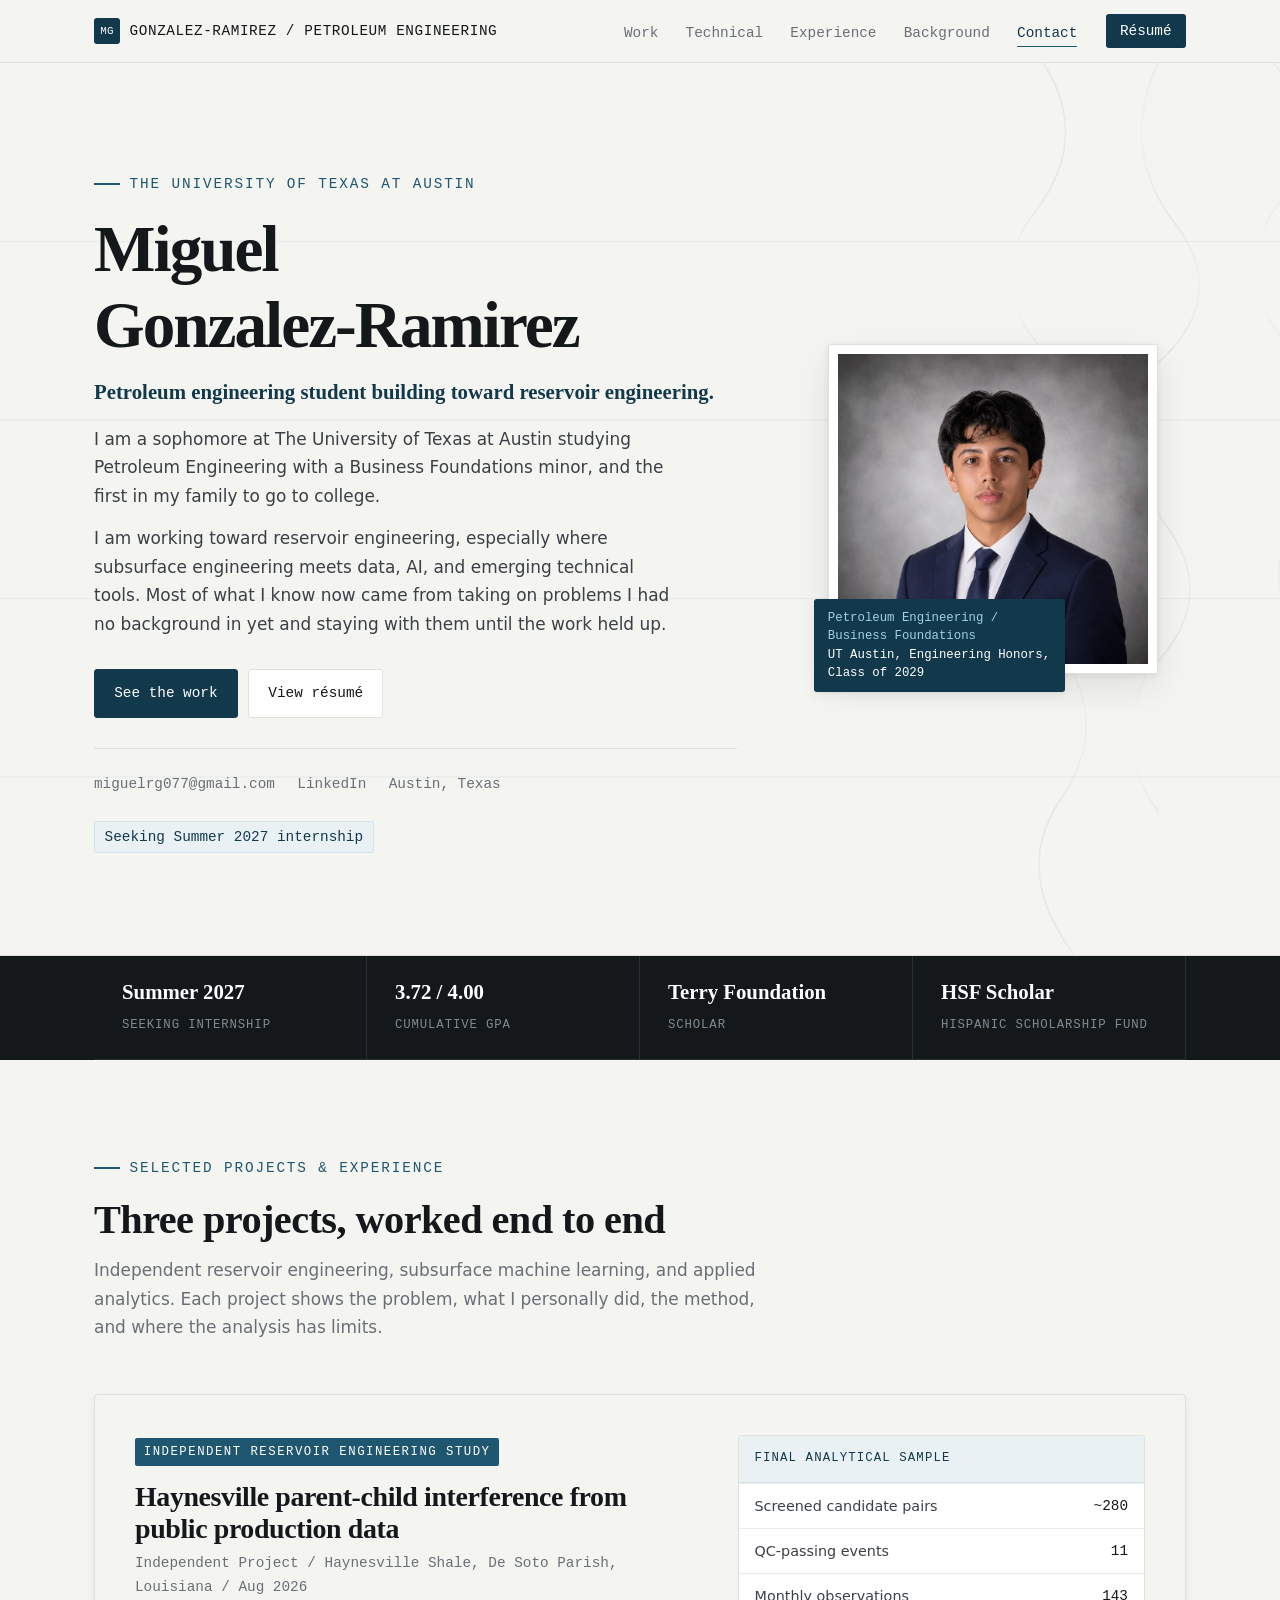
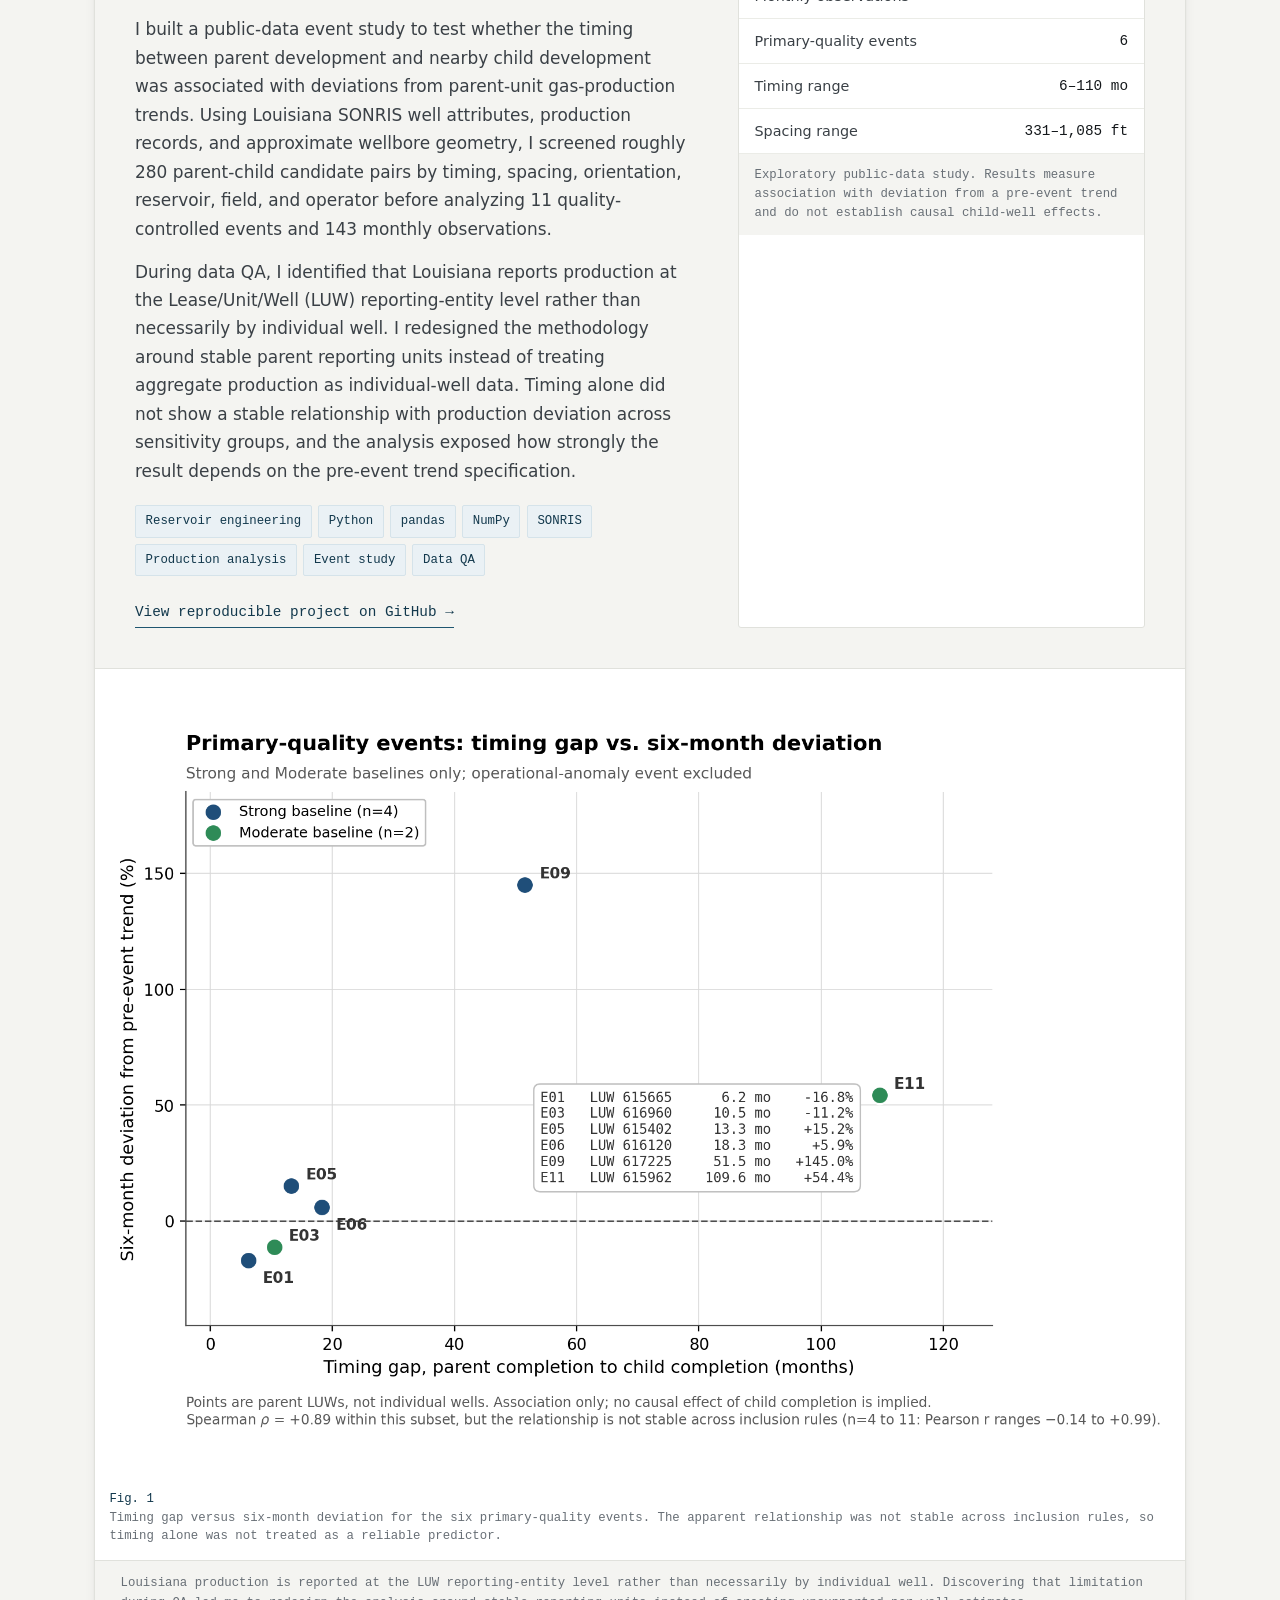
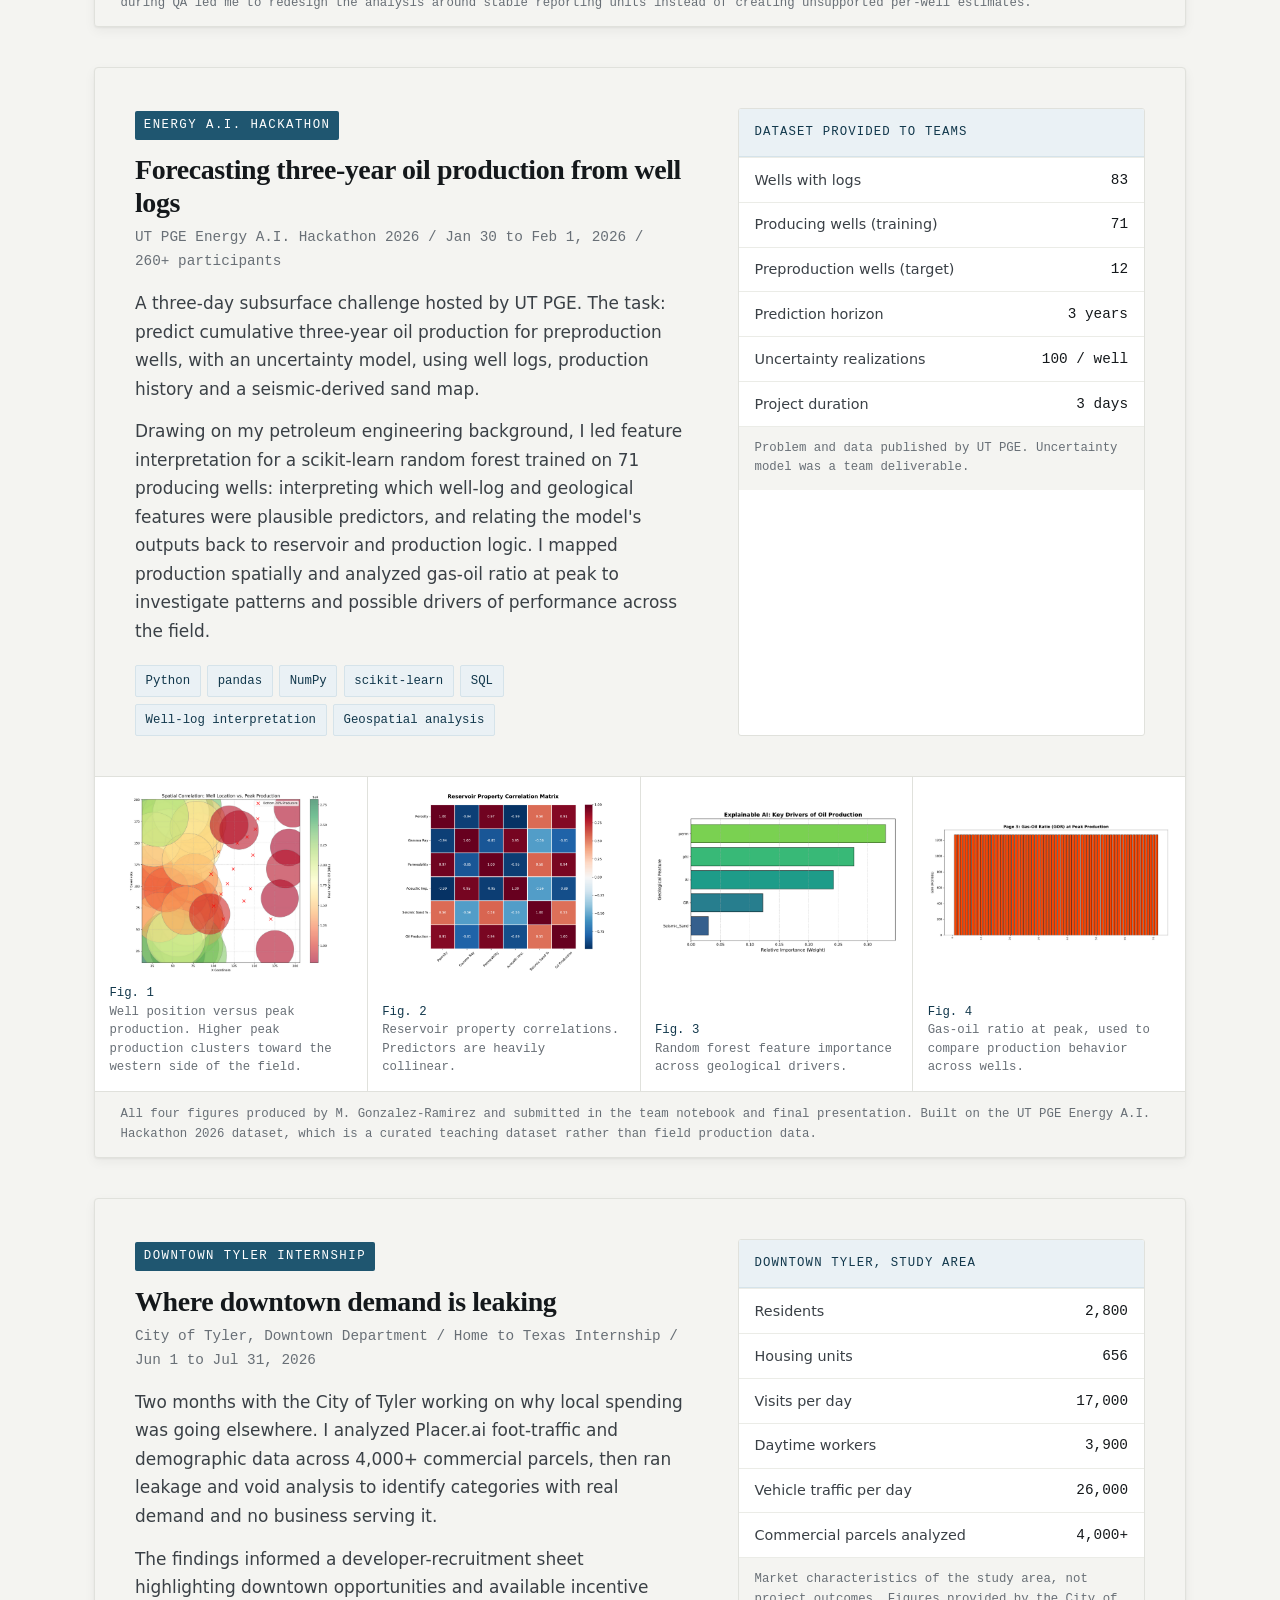
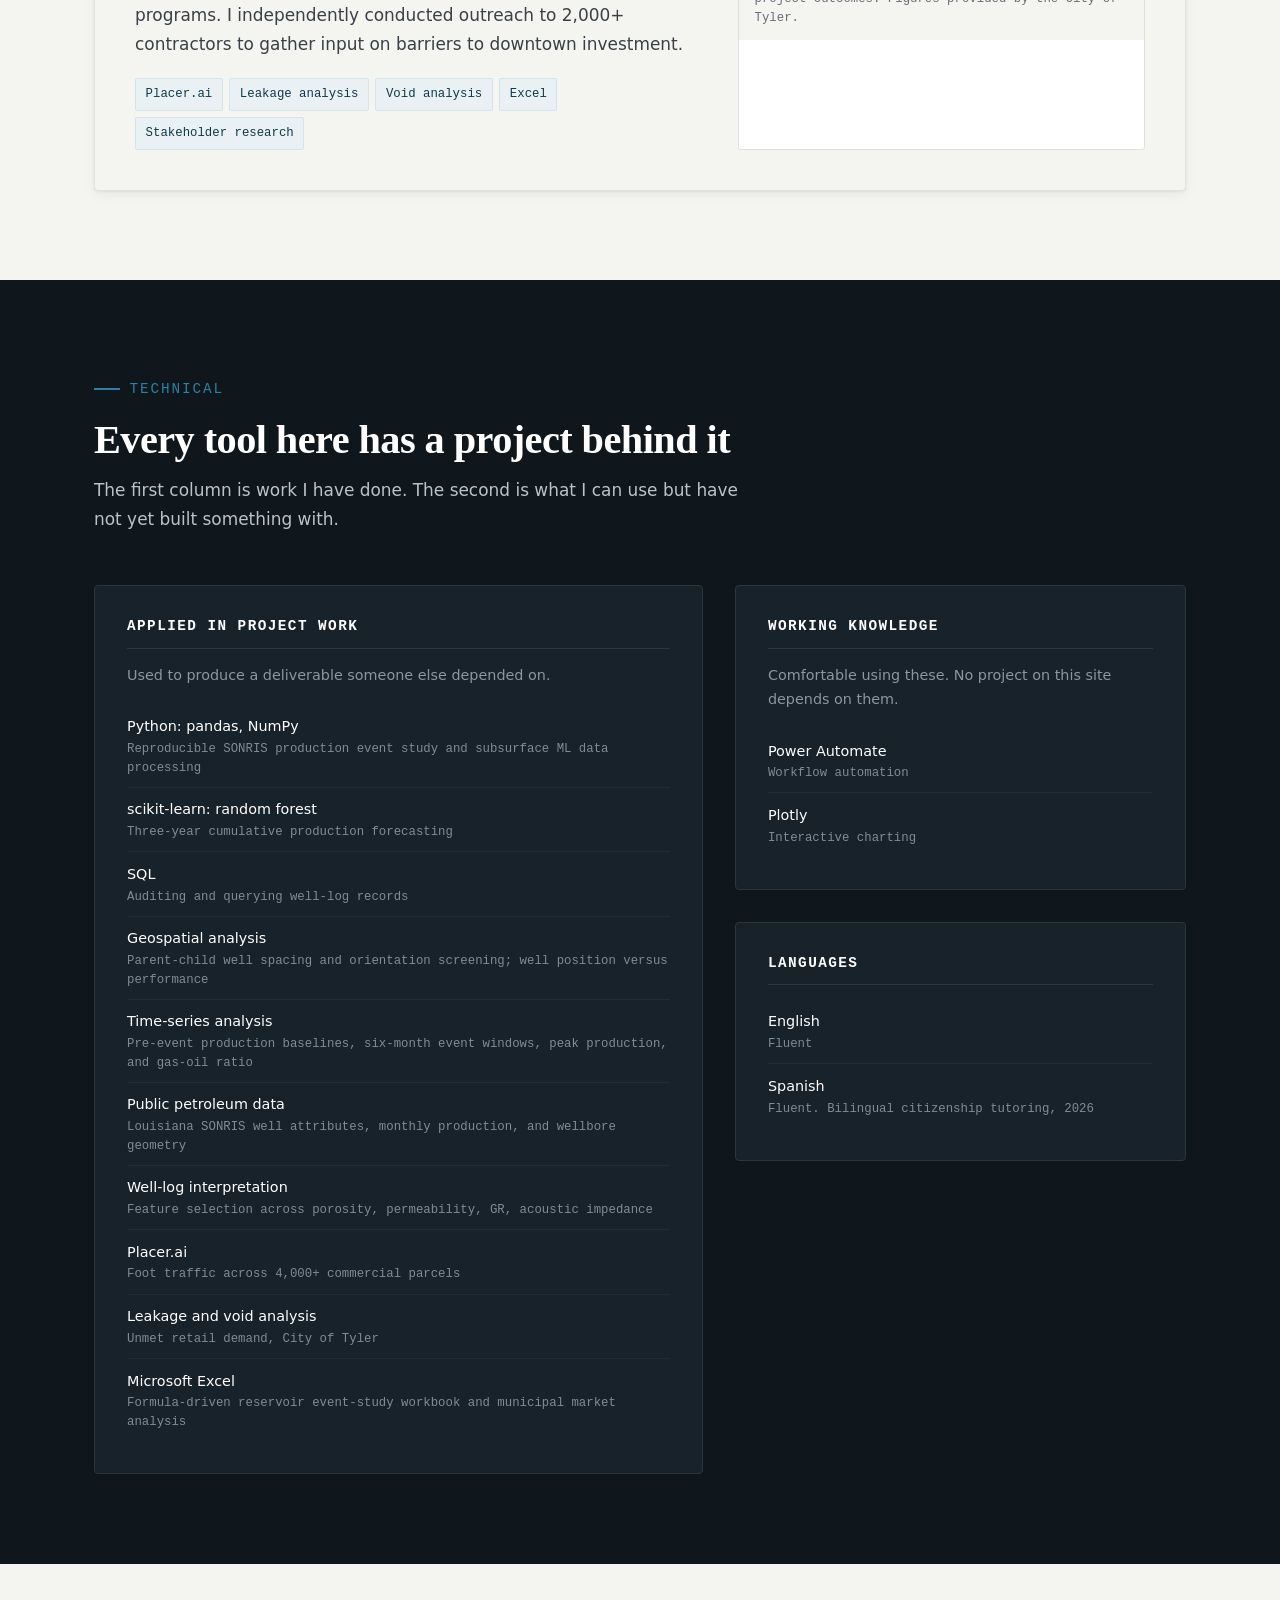
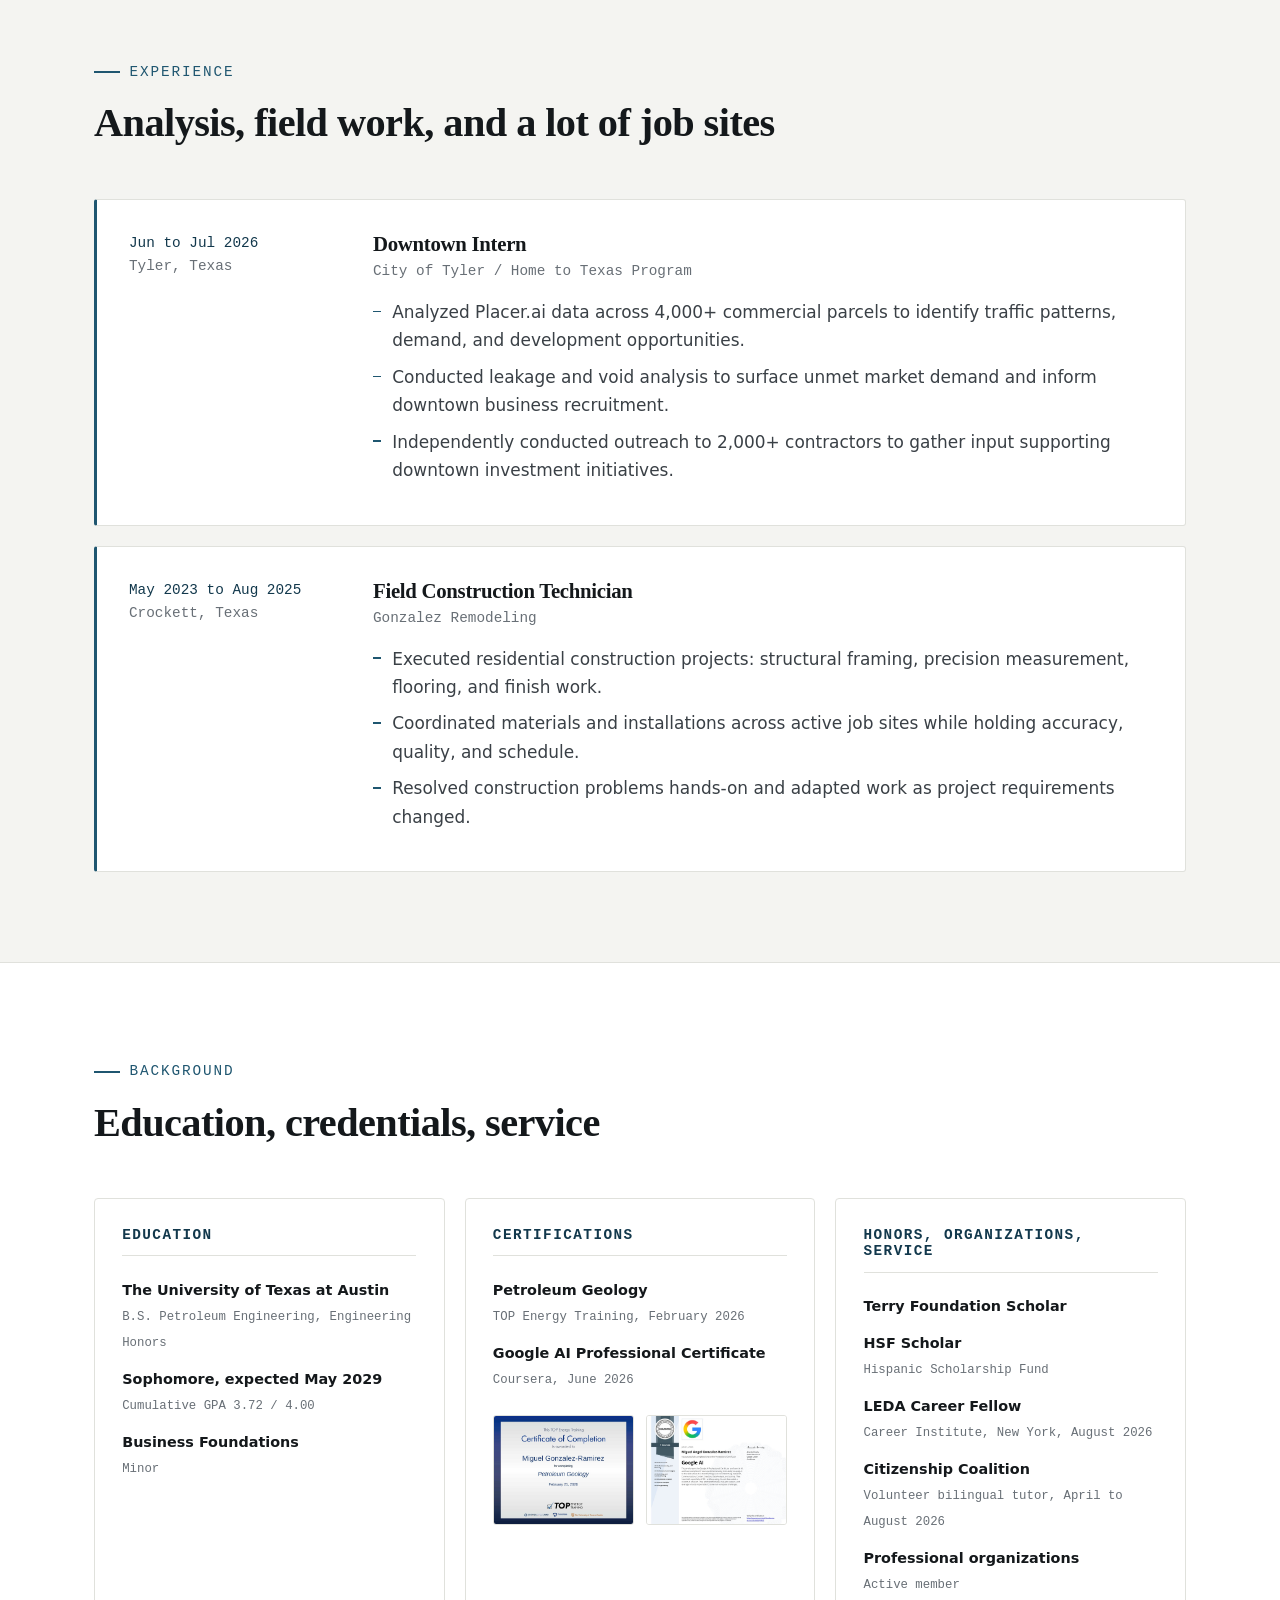
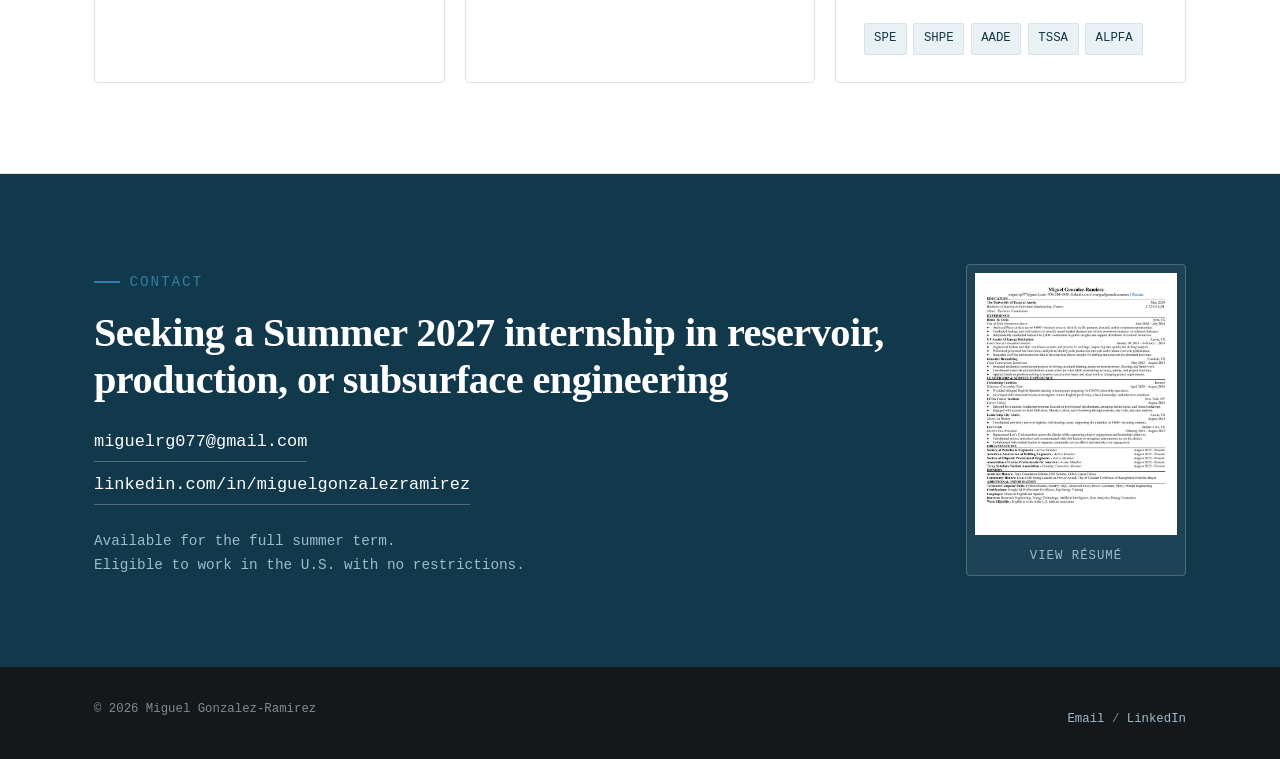
==== commit 6e456be1: "Add files via upload" ====
--- a/index.html
+++ b/index.html
@@ -4,13 +4,13 @@
 <meta charset="utf-8">
 <meta name="viewport" content="width=device-width, initial-scale=1">
 <title>Miguel Gonzalez-Ramirez | Petroleum Engineering, UT Austin</title>
-<meta name="description" content="Petroleum engineering sophomore at UT Austin building toward reservoir engineering. Seeking a Summer 2027 internship. Well-log interpretation, production forecasting with Python and scikit-learn, and geospatial analysis.">
+<meta name="description" content="UT Austin petroleum engineering sophomore building toward reservoir engineering and seeking a Summer 2027 internship. Independent Haynesville production analysis, Python, Louisiana SONRIS public data, well-log interpretation, geospatial analysis, and subsurface machine learning.">
 <meta name="author" content="Miguel Gonzalez-Ramirez">
 
 <meta property="og:type" content="website">
 <meta property="og:title" content="Miguel Gonzalez-Ramirez | Petroleum Engineering, UT Austin">
-<meta property="og:description" content="Petroleum engineering sophomore at UT Austin building toward reservoir engineering. Seeking a Summer 2027 internship in reservoir, production, or subsurface engineering.">
-<meta property="og:image" content="assets/img/spatial-correlation.png">
+<meta property="og:description" content="UT Austin petroleum engineering sophomore seeking a Summer 2027 reservoir, production, or subsurface engineering internship. Independent Haynesville production analysis, public SONRIS data, Python, and subsurface machine learning.">
+<meta property="og:image" content="assets/img/haynesville-parent-child-timing.png">
 <meta name="twitter:card" content="summary_large_image">
 
 <link rel="icon" href="assets/img/favicon.svg" type="image/svg+xml">
@@ -114,13 +114,63 @@
     <div class="shell band__inner">
       <div class="band__head">
         <p class="eyebrow">Selected projects &amp; experience</p>
-        <h2 class="band__title" id="work-title">Two projects, worked end to end</h2>
-        <p class="band__sub">One subsurface competition project, one municipal internship. Each project summary covers the problem, what I personally did, the method, and where the analysis has limits.</p>
+        <h2 class="band__title" id="work-title">Three projects, worked end to end</h2>
+        <p class="band__sub">Independent reservoir engineering, subsurface machine learning, and applied analytics. Each project shows the problem, what I personally did, the method, and where the analysis has limits.</p>
       </div>
 
       <div class="projects">
 
         <!-- Project 01 -->
+        <article class="project">
+          <div class="project__top">
+            <div>
+              <span class="project__index">Independent Reservoir Engineering Study</span>
+              <h3 class="project__title">
+                <a href="https://github.com/mgonza2/haynesville-parent-child-interference" target="_blank" rel="noopener noreferrer">Haynesville parent-child interference from public production data</a>
+              </h3>
+              <p class="project__org">Independent Project / Haynesville Shale, De Soto Parish, Louisiana / Aug 2026</p>
+              <div class="project__body">
+                <p>I built a public-data event study to test whether the timing between parent development and nearby child development was associated with deviations from parent-unit gas-production trends. Using Louisiana SONRIS well attributes, production records, and approximate wellbore geometry, I screened roughly 280 parent-child candidate pairs by timing, spacing, orientation, reservoir, field, and operator before analyzing 11 quality-controlled events and 143 monthly observations.</p>
+                <p>During data QA, I identified that Louisiana reports production at the Lease/Unit/Well (LUW) reporting-entity level rather than necessarily by individual well. I redesigned the methodology around stable parent reporting units instead of treating aggregate production as individual-well data. Timing alone did not show a stable relationship with production deviation across sensitivity groups, and the analysis exposed how strongly the result depends on the pre-event trend specification.</p>
+              </div>
+              <div class="chips">
+                <span class="chip">Reservoir engineering</span><span class="chip">Python</span>
+                <span class="chip">pandas</span><span class="chip">NumPy</span>
+                <span class="chip">SONRIS</span><span class="chip">Production analysis</span>
+                <span class="chip">Event study</span><span class="chip">Data QA</span>
+              </div>
+              <a class="project__cta"
+                 href="https://github.com/mgonza2/haynesville-parent-child-interference"
+                 target="_blank" rel="noopener noreferrer">
+                View reproducible project on GitHub →
+              </a>
+            </div>
+
+            <div class="datasheet">
+              <p class="datasheet__cap">Final analytical sample</p>
+              <dl>
+                <dt>Screened candidate pairs</dt><dd>~280</dd>
+                <dt>QC-passing events</dt><dd>11</dd>
+                <dt>Monthly observations</dt><dd>143</dd>
+                <dt>Primary-quality events</dt><dd>6</dd>
+                <dt>Timing range</dt><dd>6–110 mo</dd>
+                <dt>Spacing range</dt><dd>331–1,085 ft</dd>
+              </dl>
+              <p class="datasheet__foot">Exploratory public-data study. Results measure association with deviation from a pre-event trend and do not establish causal child-well effects.</p>
+            </div>
+          </div>
+
+          <div class="figgrid">
+            <figure class="figcell" style="grid-column: 1 / -1;">
+              <img loading="lazy" src="assets/img/haynesville-parent-child-timing.png"
+                   alt="Timing gap versus six-month parent-unit production deviation for primary-quality Haynesville parent-child development events.">
+              <figcaption><b>Fig. 1</b> Timing gap versus six-month deviation for the six primary-quality events. The apparent relationship was not stable across inclusion rules, so timing alone was not treated as a reliable predictor.</figcaption>
+            </figure>
+            <p class="figgrid__note">Louisiana production is reported at the LUW reporting-entity level rather than necessarily by individual well. Discovering that limitation during QA led me to redesign the analysis around stable reporting units instead of creating unsupported per-well estimates.</p>
+          </div>
+        </article>
+
+        <!-- Project 02 -->
         <article class="project">
           <div class="project__top">
             <div>
@@ -177,7 +227,7 @@
           </div>
         </article>
 
-        <!-- Project 02 -->
+        <!-- Project 03 -->
         <article class="project">
           <div class="project__top">
             <div>
@@ -228,15 +278,16 @@
             <h3 class="capcard__title">Applied in project work</h3>
             <p class="capcard__note">Used to produce a deliverable someone else depended on.</p>
             <ul>
-              <li><b>Python: pandas, NumPy</b><span>Well-log and production data processing, 71 wells</span></li>
+              <li><b>Python: pandas, NumPy</b><span>Reproducible SONRIS production event study and subsurface ML data processing</span></li>
               <li><b>scikit-learn: random forest</b><span>Three-year cumulative production forecasting</span></li>
               <li><b>SQL</b><span>Auditing and querying well-log records</span></li>
-              <li><b>Geospatial analysis</b><span>Well position versus performance, sand-proportion extraction</span></li>
-              <li><b>Time-series analysis</b><span>Peak production intervals and gas-oil ratio</span></li>
+              <li><b>Geospatial analysis</b><span>Parent-child well spacing and orientation screening; well position versus performance</span></li>
+              <li><b>Time-series analysis</b><span>Pre-event production baselines, six-month event windows, peak production, and gas-oil ratio</span></li>
+              <li><b>Public petroleum data</b><span>Louisiana SONRIS well attributes, monthly production, and wellbore geometry</span></li>
               <li><b>Well-log interpretation</b><span>Feature selection across porosity, permeability, GR, acoustic impedance</span></li>
               <li><b>Placer.ai</b><span>Foot traffic across 4,000+ commercial parcels</span></li>
               <li><b>Leakage and void analysis</b><span>Unmet retail demand, City of Tyler</span></li>
-              <li><b>Microsoft Excel</b><span>Downtown Tyler analysis and reporting</span></li>
+              <li><b>Microsoft Excel</b><span>Formula-driven reservoir event-study workbook and municipal market analysis</span></li>
             </ul>
           </div>
         </div>
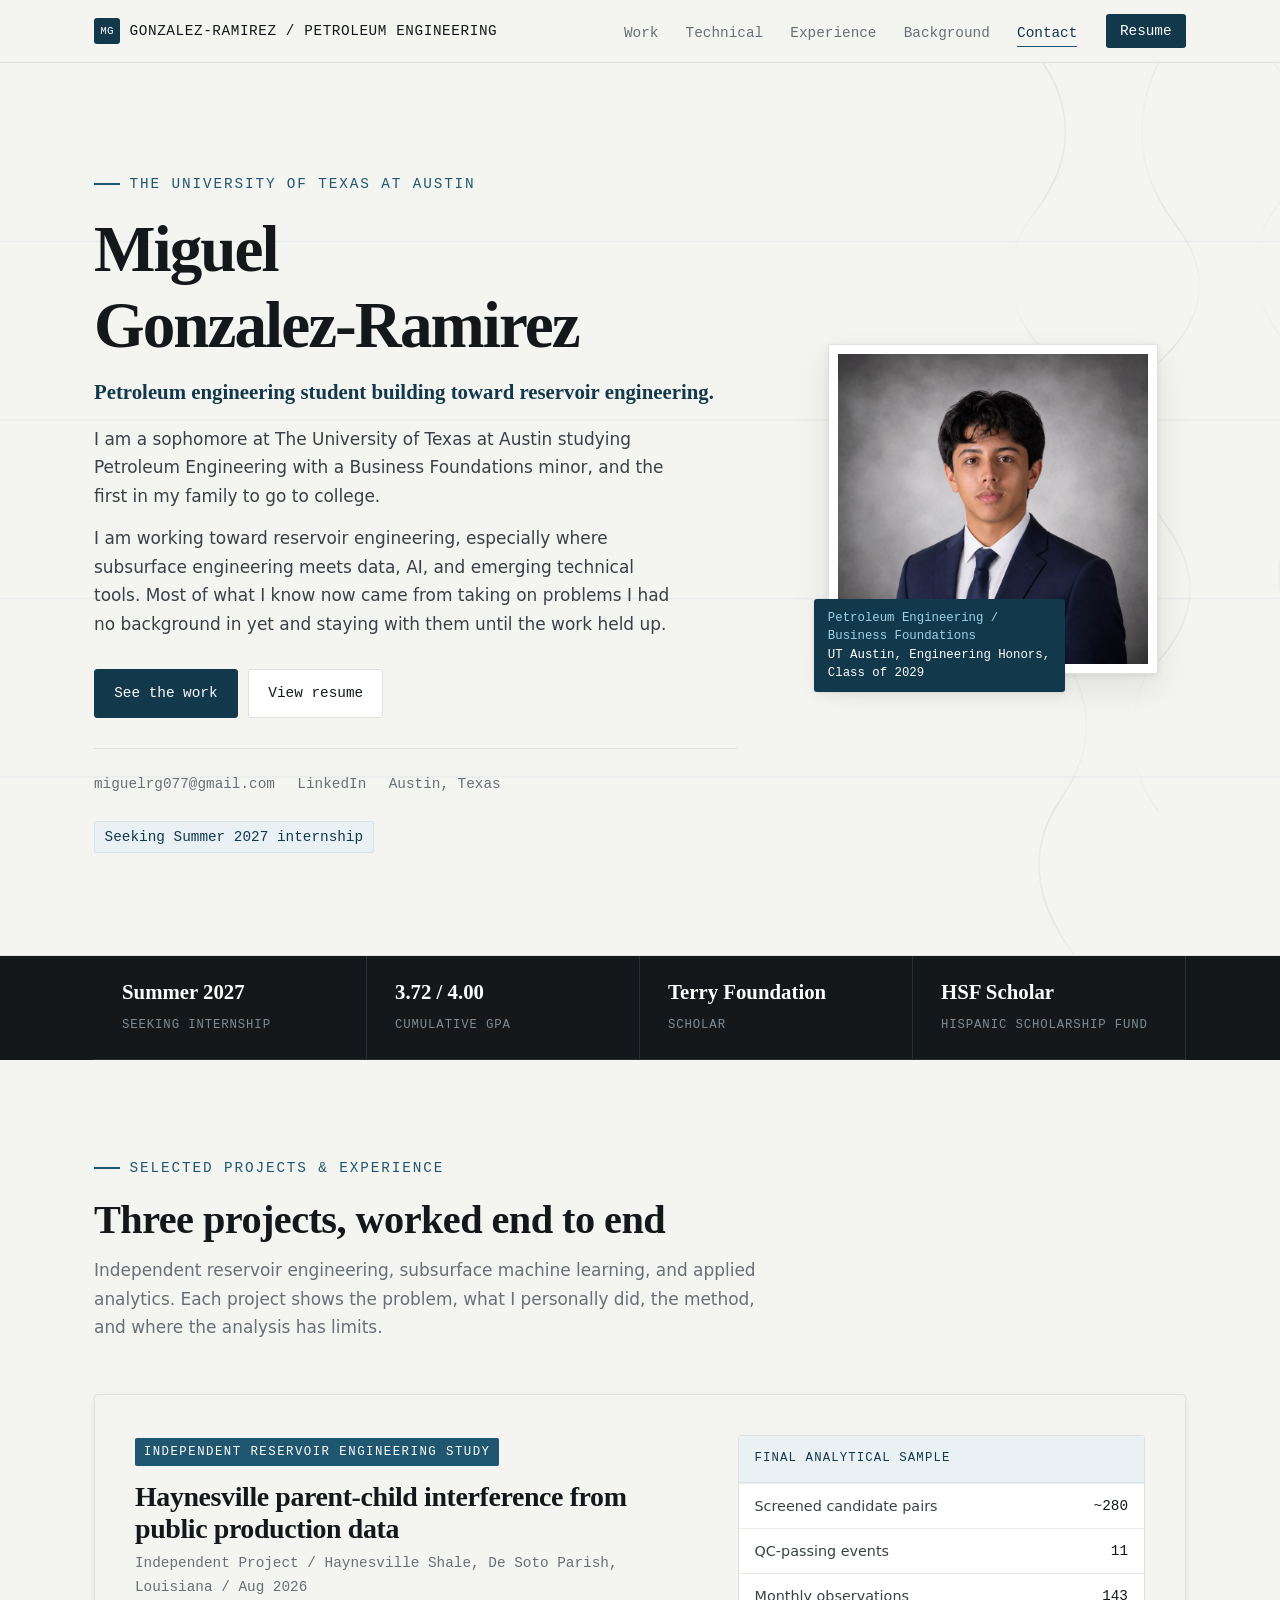
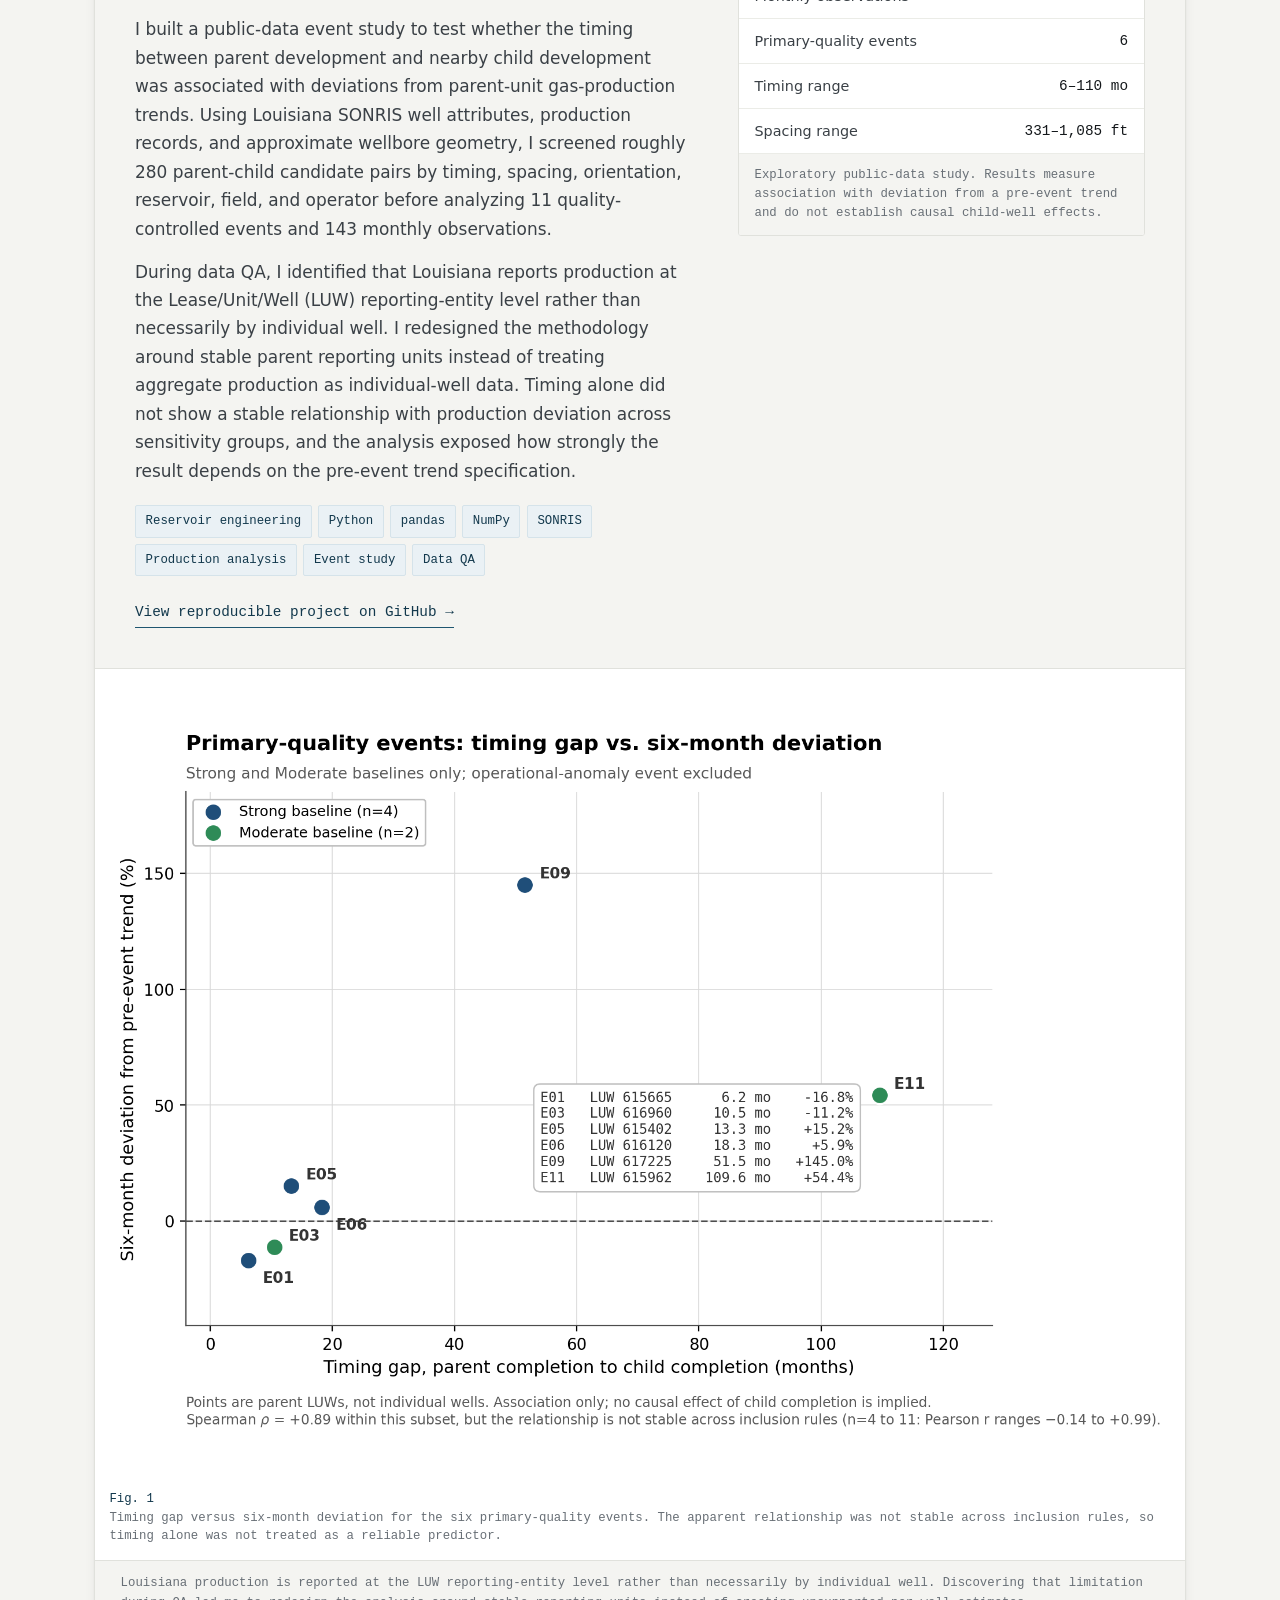
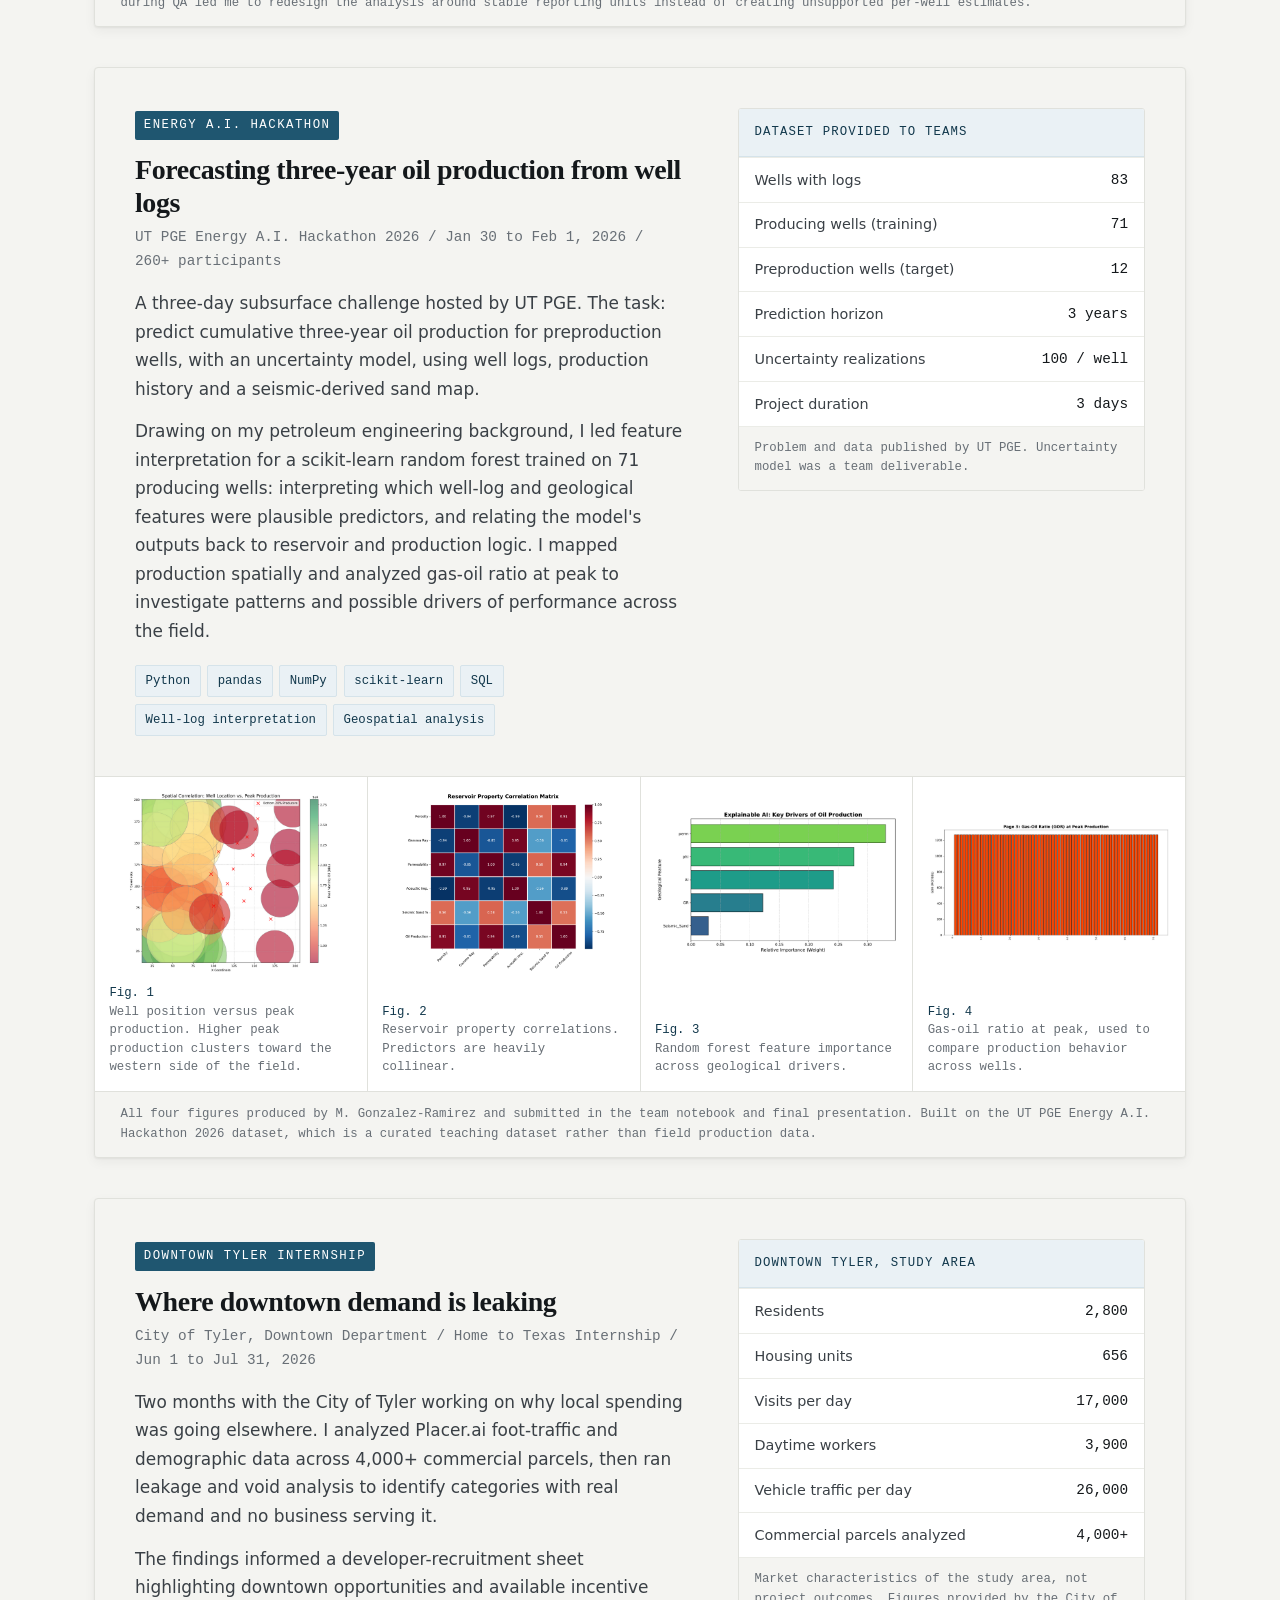
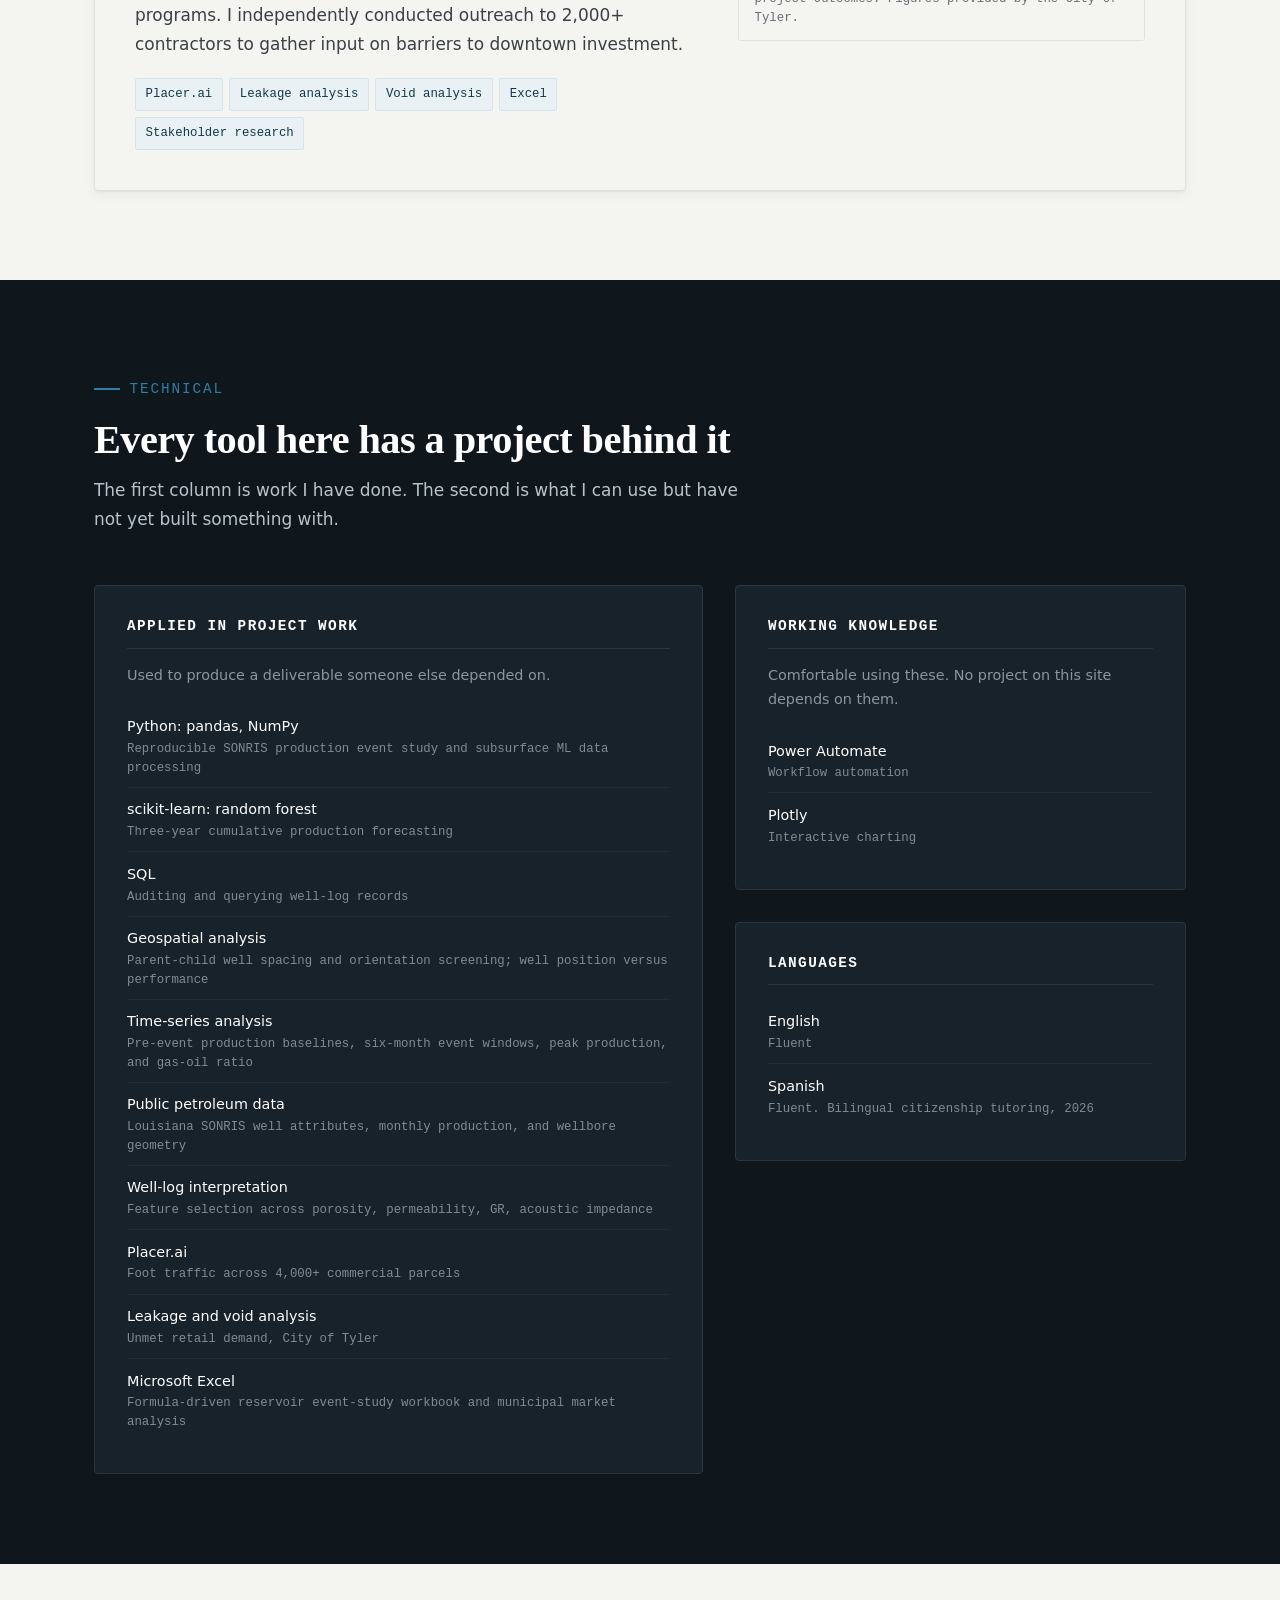
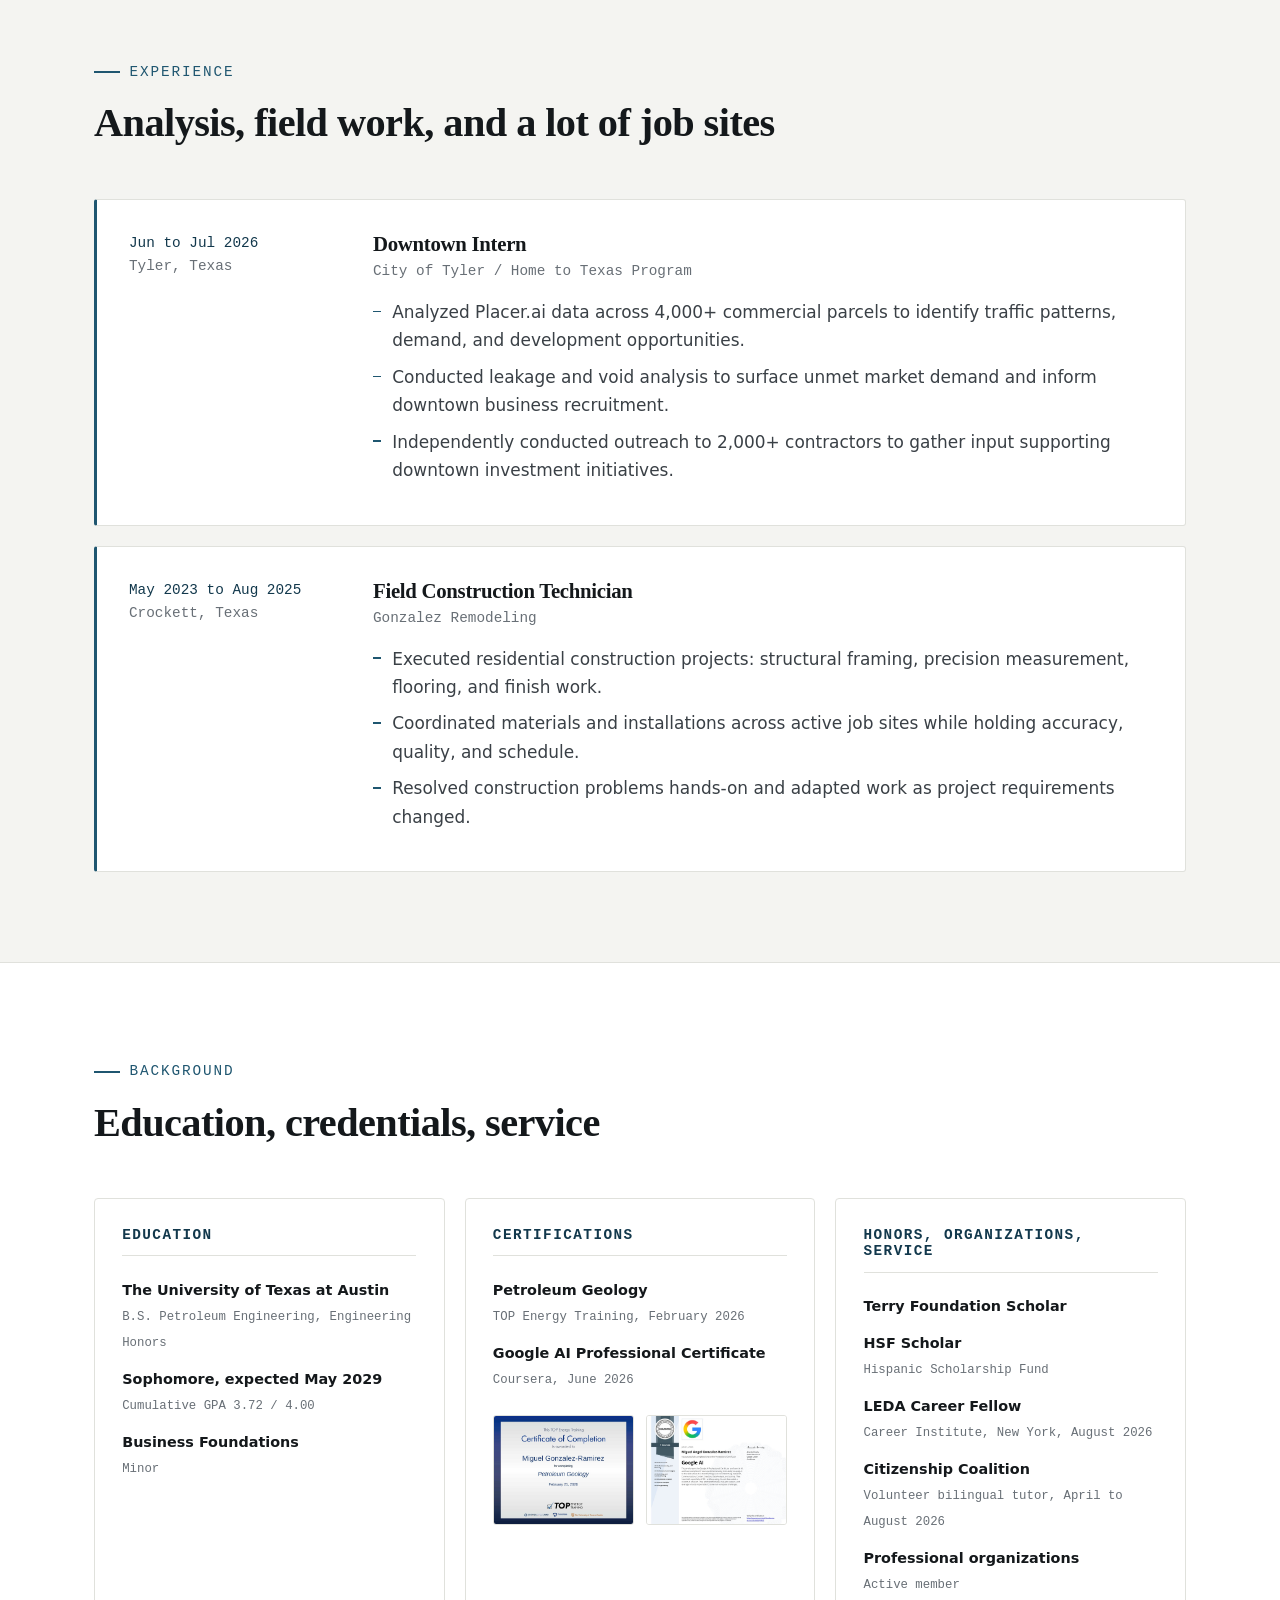
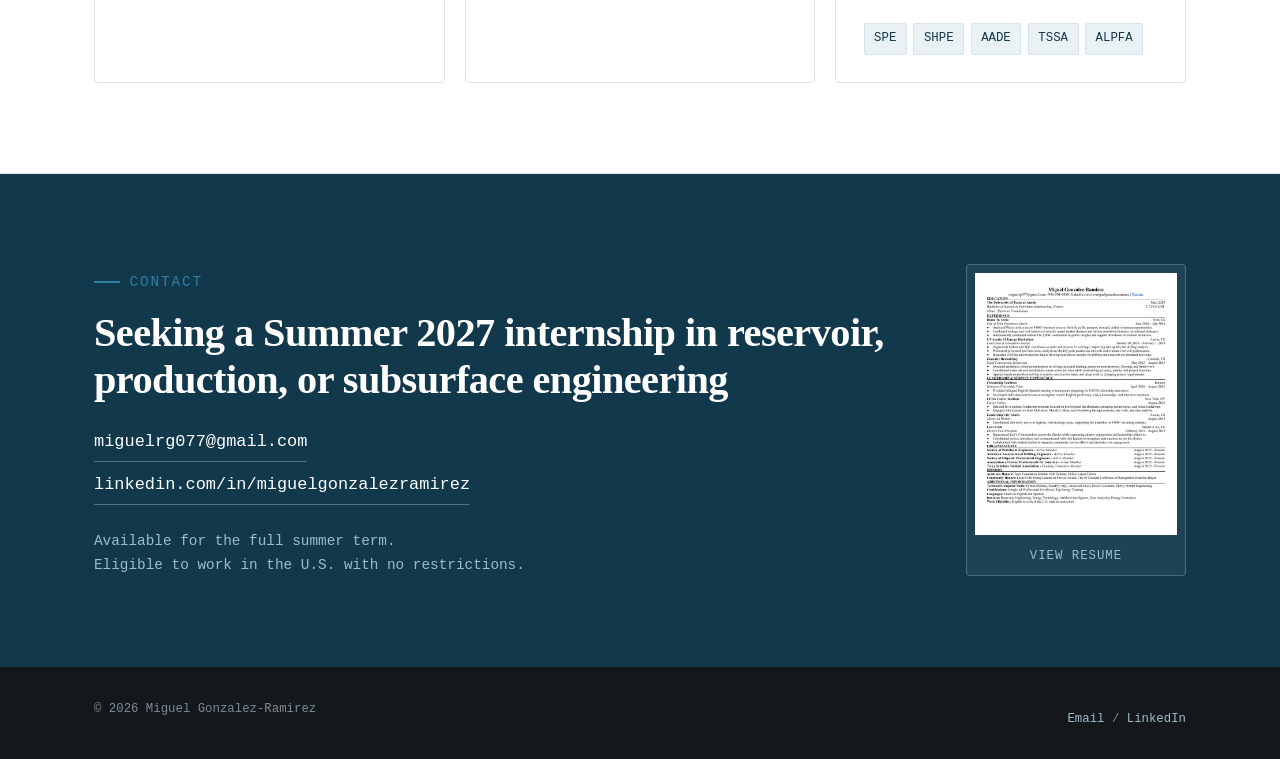
==== commit 5ed05e84: "Update index.html" ====
--- a/index.html
+++ b/index.html
@@ -37,7 +37,7 @@
         <li><a href="#background">Background</a></li>
         <li><a href="#contact">Contact</a></li>
       </ul>
-      <a class="mastnav__cta" href="assets/docs/Miguel_Gonzalez-Ramirez_Resume.pdf" target="_blank" rel="noopener noreferrer">Résumé</a>
+      <a class="mastnav__cta" href="assets/docs/Miguel_Gonzalez-Ramirez_Ree.pdf" target="_blank" rel="noopener noreferrer">Resume</a>
     </nav>
   </div>
 </header>
@@ -77,7 +77,7 @@
         </div>
         <div class="actions">
           <a class="btn btn--solid" href="#work">See the work</a>
-          <a class="btn btn--ghost" href="assets/docs/Miguel_Gonzalez-Ramirez_Resume.pdf" target="_blank" rel="noopener noreferrer">View résumé</a>
+          <a class="btn btn--ghost" href="assets/docs/Miguel_Gonzalez-Ramirez_Resume.pdf" target="_blank" rel="noopener noreferrer">View resume</a>
         </div>
         <div class="quicklinks">
           <a href="mailto:miguelrg077@gmail.com">miguelrg077@gmail.com</a>
@@ -428,8 +428,8 @@
         </div>
         <a class="resumecard" href="assets/docs/Miguel_Gonzalez-Ramirez_Resume.pdf" target="_blank" rel="noopener noreferrer">
           <img loading="lazy" src="assets/img/resume-preview.jpg" width="700" height="905"
-               alt="First page of Miguel Gonzalez-Ramirez's résumé">
-          <span>View résumé</span>
+               alt="First page of Miguel Gonzalez-Ramirez's resume">
+          <span>View resume</span>
         </a>
       </div>
     </div>
--- a/assets/css/style.css
+++ b/assets/css/style.css
@@ -292,7 +292,13 @@
 }
 
 /* ---------- 9. Datasheet ---------- */
-.datasheet { border: 1px solid var(--rule); border-radius: 3px; background: var(--surface); overflow: hidden; }
+.datasheet {
+  align-self: start;
+  border: 1px solid var(--rule);
+  border-radius: 3px;
+  background: var(--surface);
+  overflow: hidden;
+}
 .datasheet__cap {
   padding: .8rem 1rem; background: var(--accent-wash);
   border-bottom: 1px solid #d5e3ea;
